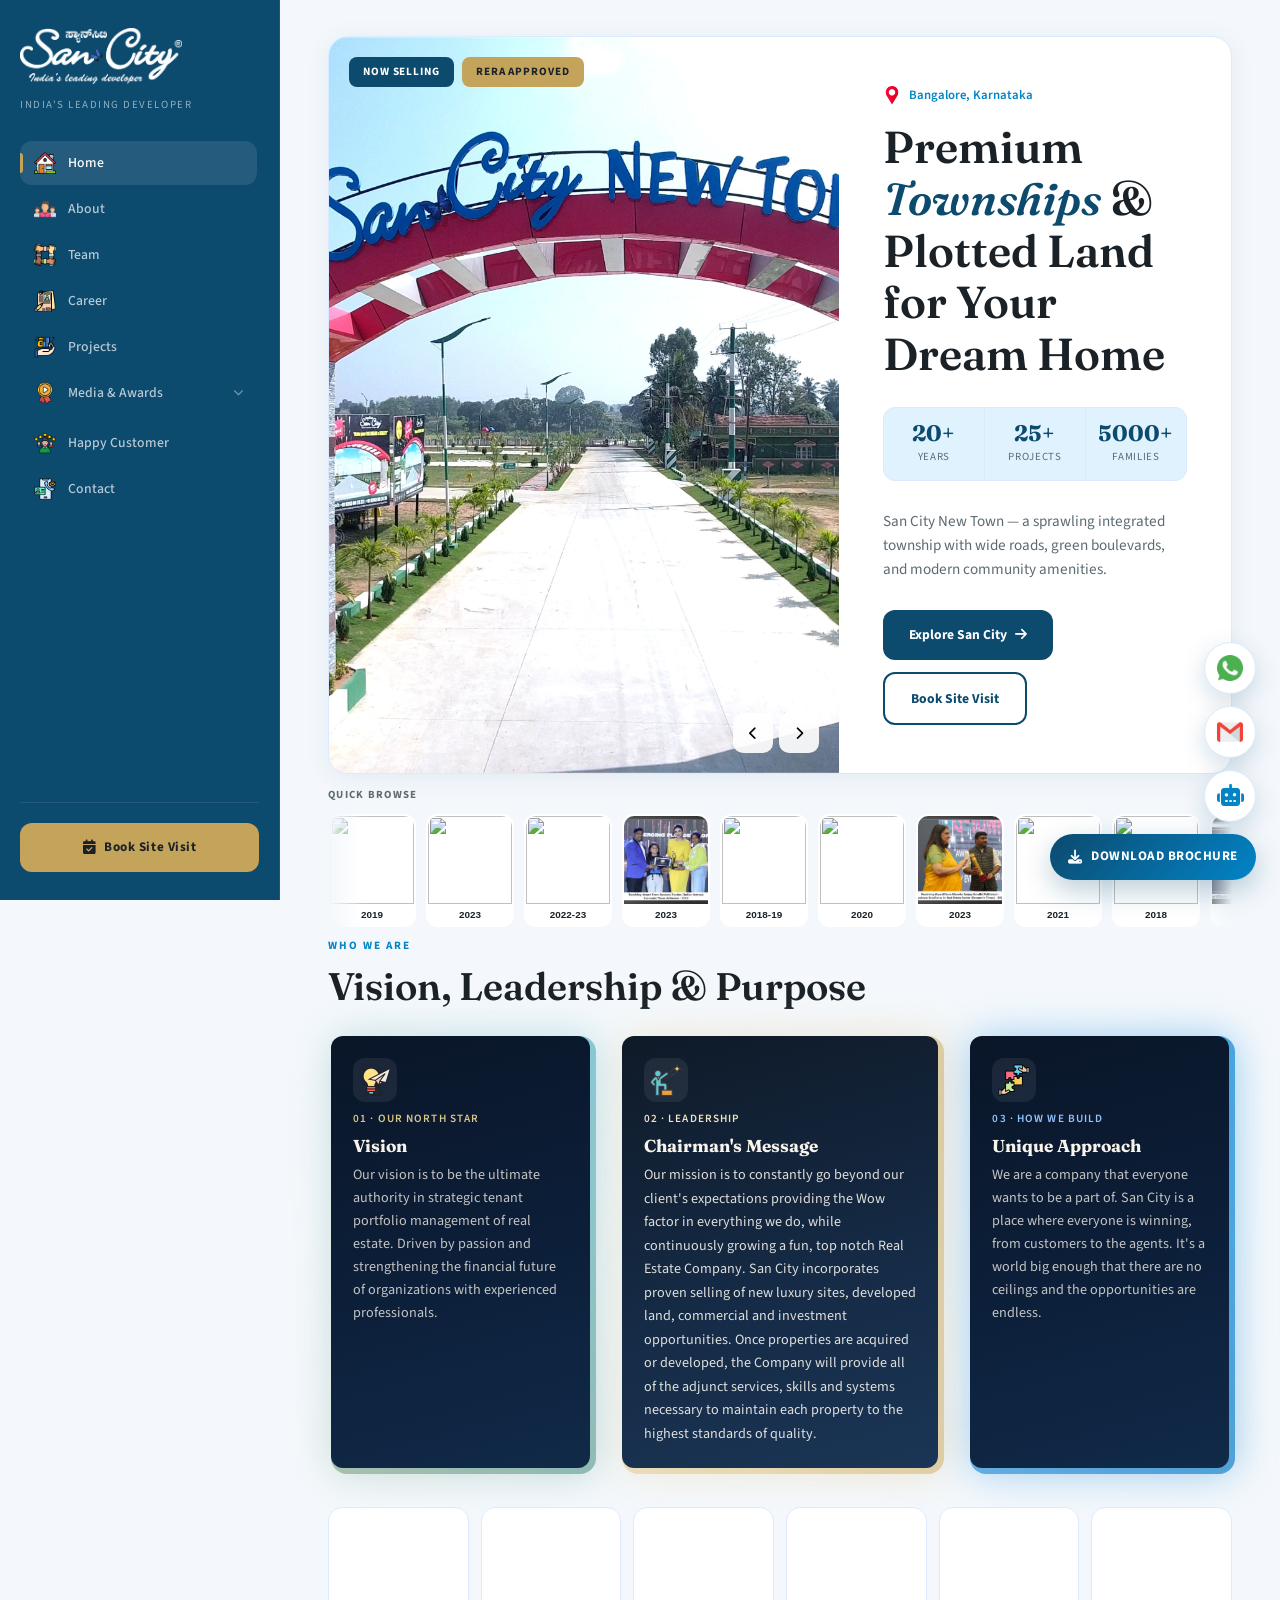
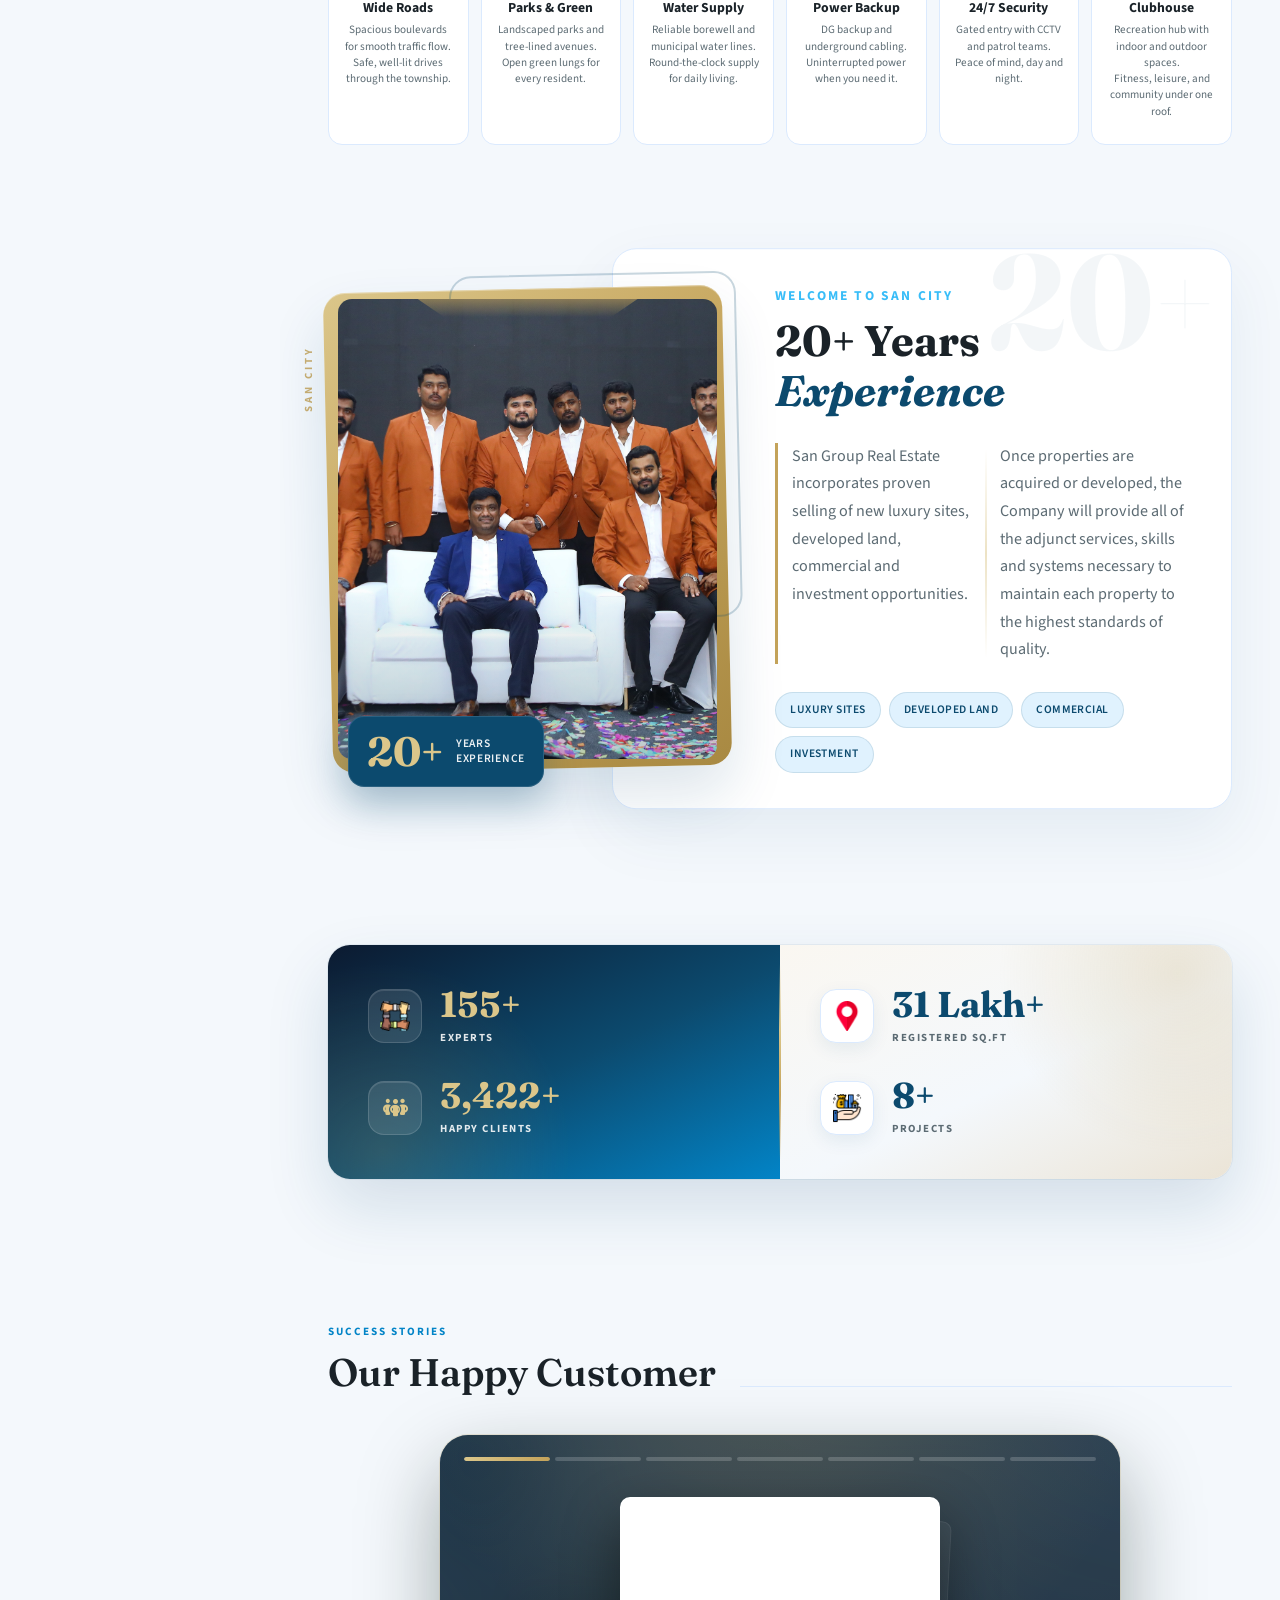
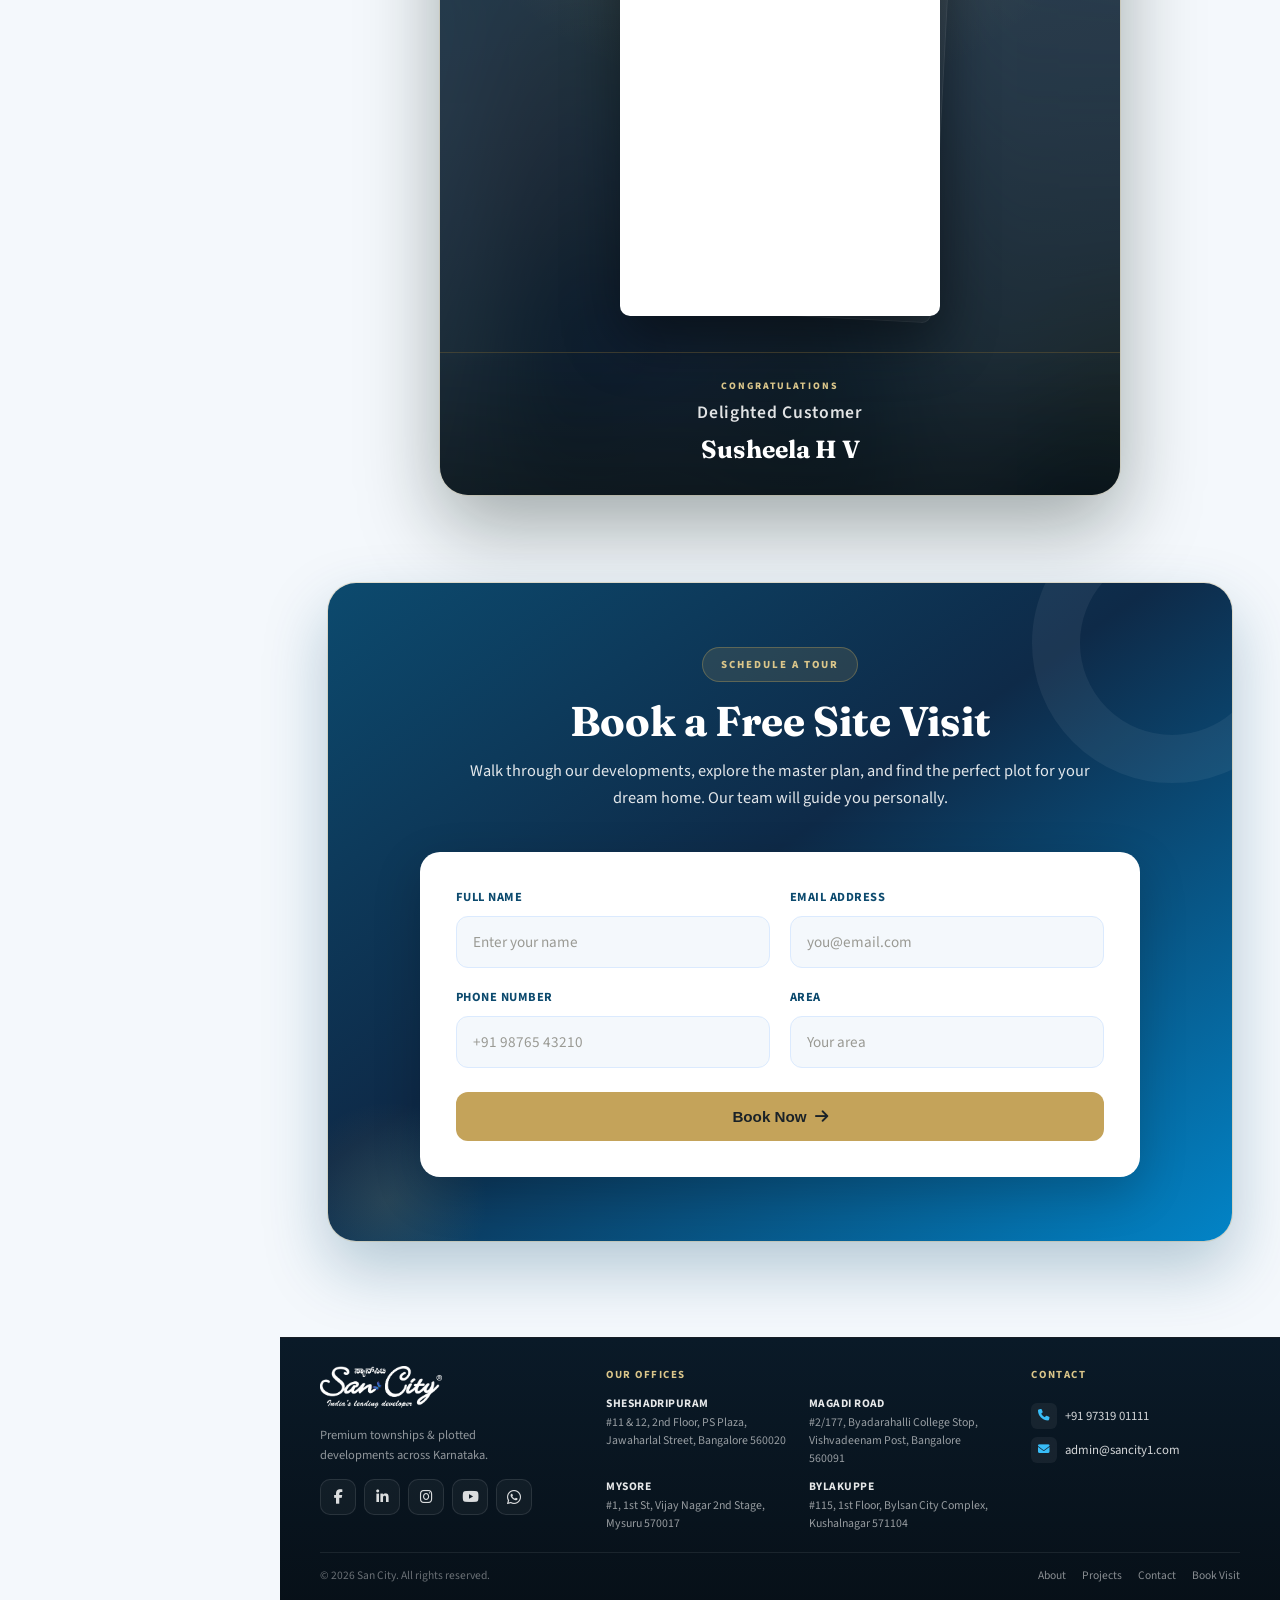
==== index.html @ d0ac6acc "Initial commit: SanCity frontend" ====
<!DOCTYPE html>
<html lang="en">
<head>
  <meta charset="UTF-8" />
  <meta name="viewport" content="width=device-width, initial-scale=1.0" />
  <meta name="description" content="San City — Premium townships & plotted developments across India." />
  <title>San City | Premium Real Estate Developer</title>
  <link rel="icon" type="image/jpeg" href="images/Sancity logo.jpg" />
  <link rel="shortcut icon" type="image/jpeg" href="images/Sancity logo.jpg" />
  <link rel="apple-touch-icon" href="images/Sancity logo.jpg" />
  <link rel="preconnect" href="https://fonts.googleapis.com" />
  <link rel="preconnect" href="https://fonts.gstatic.com" crossorigin />
  <link href="https://fonts.googleapis.com/css2?family=Fraunces:ital,opsz,wght@0,9..144,400;0,9..144,600;0,9..144,700;1,9..144,400&family=Source+Sans+3:wght@300;400;500;600;700&display=swap" rel="stylesheet" />
  <link rel="stylesheet" href="https://cdnjs.cloudflare.com/ajax/libs/font-awesome/6.5.1/css/all.min.css" />
  <link rel="stylesheet" href="css/home-awards-browse.css" />
  <link rel="stylesheet" href="css/butterfly-fly.css" />
  <script src="https://unpkg.com/@lottiefiles/dotlottie-wc@0.9.14/dist/dotlottie-wc.js" type="module"></script>
  <link rel="stylesheet" href="css/float-contact.css" />
  <link rel="stylesheet" href="css/site-footer.css" />
  <style>
    :root {
      --green: #0c4a6e;
      --green-mid: #0284c7;
      --green-light: #38bdf8;
      --sage: #e0f2fe;
      --sand: #f4f8fc;
      --white: #ffffff;
      --ink: #1a2228;
      --muted: #5c6b73;
      --gold: #c4a35a;
      --gold-light: #dbc68a;
      --border: #dbeafe;
      --footer-bg: #0a1520;
      --footer-bg-end: #061018;
      --footer-accent: #6ec8e8;
      --sidebar: 280px;
      --ease: cubic-bezier(0.22, 1, 0.36, 1);
    }

    *, *::before, *::after { box-sizing: border-box; margin: 0; padding: 0; }
    html { scroll-behavior: smooth; }
    body {
      font-family: 'Source Sans 3', sans-serif;
      background: var(--sand);
      color: var(--ink);
      line-height: 1.6;
      overflow-x: hidden;
    }
    img { max-width: 100%; display: block; }
    a { text-decoration: none; color: inherit; }
    ul { list-style: none; }

    /* ═══ SIDEBAR — like a sales office desk, always visible ═══ */
    .sidebar {
      position: fixed;
      left: 0;
      top: 0;
      bottom: 0;
      width: var(--sidebar);
      background: var(--green);
      color: #fff;
      z-index: 1000;
      display: flex;
      flex-direction: column;
      padding: 28px 20px;
      border-right: 1px solid rgba(255,255,255,0.08);
      overflow: hidden;
    }
    .sidebar-logo {
      margin-bottom: 28px;
      flex-shrink: 0;
    }
    .sidebar-logo img {
      height: 56px;
      border-radius: 10px;
    }
    .sidebar-tag {
      font-size: 0.68rem;
      letter-spacing: 0.14em;
      text-transform: uppercase;
      opacity: 0.55;
      margin-top: 12px;
    }
    .sidebar-nav {
      flex: 1;
      display: flex;
      flex-direction: column;
      gap: 2px;
      overflow-y: auto;
      overflow-x: hidden;
      min-height: 0;
      padding-right: 2px;
      scrollbar-width: thin;
      scrollbar-color: rgba(255,255,255,0.2) transparent;
    }
    .sidebar-nav::-webkit-scrollbar { width: 4px; }
    .sidebar-nav::-webkit-scrollbar-thumb {
      background: rgba(255,255,255,0.2);
      border-radius: 4px;
    }
    .sidebar-nav a,
    .nav-dropdown-toggle {
      display: flex;
      align-items: center;
      gap: 12px;
      padding: 11px 14px;
      border-radius: 12px;
      font-size: 0.86rem;
      font-weight: 500;
      color: rgba(255,255,255,0.7);
      transition: all 0.3s var(--ease);
      position: relative;
      width: 100%;
      text-align: left;
    }
    .nav-dropdown-toggle {
      background: none;
      border: none;
      font-family: inherit;
      cursor: pointer;
    }
    .nav-dropdown-toggle .chevron {
      margin-left: auto;
      font-size: 0.65rem;
      opacity: 0.6;
      transition: transform 0.3s var(--ease);
      flex-shrink: 0;
    }
    .nav-dropdown.open .nav-dropdown-toggle .chevron {
      transform: rotate(180deg);
    }
    @media (hover: hover) {
      .nav-dropdown:hover .nav-submenu {
        max-height: 120px;
      }
      .nav-dropdown:hover .nav-dropdown-toggle .chevron {
        transform: rotate(180deg);
      }
      .nav-dropdown:hover .nav-dropdown-toggle {
        background: rgba(255,255,255,0.1);
        color: #fff;
      }
      .nav-dropdown:hover .nav-dropdown-toggle::before {
        content: '';
        position: absolute;
        left: 0;
        top: 50%;
        transform: translateY(-50%);
        width: 3px;
        height: 20px;
        background: var(--gold);
        border-radius: 0 3px 3px 0;
      }
    }
    .sidebar-nav a .side-icon,
    .nav-dropdown-toggle .side-icon {
      width: 22px;
      height: 22px;
      min-width: 22px;
      max-width: 22px;
      max-height: 22px;
      object-fit: contain;
      flex-shrink: 0;
    }
    .sidebar-nav a:hover .side-icon,
    .sidebar-nav a.active .side-icon,
    .nav-dropdown-toggle:hover .side-icon {
      filter: brightness(1.1);
    }
    .nav-dropdown-toggle .nav-label {
      flex: 1;
      min-width: 0;
      line-height: 1.3;
      text-align: left;
      white-space: normal;
    }
    .nav-dropdown-toggle .chevron {
      flex-shrink: 0;
    }
    .sidebar-nav a:hover,
    .sidebar-nav a.active,
    .nav-dropdown-toggle:hover,
    .nav-dropdown.open .nav-dropdown-toggle {
      background: rgba(255,255,255,0.1);
      color: #fff;
    }
    .sidebar-nav a.active::before,
    .nav-dropdown.open .nav-dropdown-toggle::before {
      content: '';
      position: absolute;
      left: 0;
      top: 50%;
      transform: translateY(-50%);
      width: 3px;
      height: 20px;
      background: var(--gold);
      border-radius: 0 3px 3px 0;
    }
    /* Media & Awards dropdown */
    .nav-dropdown { position: relative; flex-shrink: 0; }
    .nav-submenu {
      max-height: 0;
      overflow: hidden;
      transition: max-height 0.35s var(--ease);
      padding-left: 12px;
      margin: 2px 0 2px 20px;
      border-left: 2px solid rgba(255,255,255,0.15);
    }
    .nav-dropdown.open .nav-submenu {
      max-height: 120px;
    }
    .nav-submenu a {
      display: flex;
      align-items: center;
      padding: 10px 12px;
      font-size: 0.84rem;
      gap: 12px;
      border-radius: 10px;
    }
    .nav-submenu a .side-icon {
      width: 18px;
      height: 18px;
      min-width: 18px;
      max-width: 18px;
      max-height: 18px;
    }
    .nav-submenu a.active::before {
      height: 16px;
    }
    .sidebar-contact {
      border-top: 1px solid rgba(255,255,255,0.1);
      padding-top: 20px;
      margin-top: auto;
      flex-shrink: 0;
    }
    .sidebar-contact p {
      font-size: 0.72rem;
      letter-spacing: 0.1em;
      text-transform: uppercase;
      opacity: 0.5;
      margin-bottom: 12px;
    }
    .sidebar-contact a {
      display: flex;
      align-items: center;
      gap: 10px;
      font-size: 0.85rem;
      color: rgba(255,255,255,0.85);
      margin-bottom: 10px;
      transition: color 0.3s;
    }
    .sidebar-contact a:hover:not(.sidebar-visit) { color: var(--gold-light); }
    .sidebar-contact a .side-icon {
      width: 20px;
      height: 20px;
      object-fit: contain;
      flex-shrink: 0;
    }
    .sidebar-contact a.sidebar-visit {
      margin-top: 0;
      margin-bottom: 0;
      display: flex;
      align-items: center;
      justify-content: center;
      gap: 8px;
      padding: 14px 16px;
      background: var(--gold);
      color: var(--ink);
      font-weight: 700;
      font-size: 0.82rem;
      letter-spacing: 0.04em;
      border-radius: 12px;
      transition: background 0.3s var(--ease), transform 0.3s var(--ease), box-shadow 0.3s var(--ease);
    }
    .sidebar-contact a.sidebar-visit i {
      color: var(--ink);
      font-size: 0.9rem;
    }
    .sidebar-contact a.sidebar-visit:hover i {
      color: var(--ink);
    }
    .sidebar-contact a.sidebar-visit:hover {
      background: #b8924a;
      color: var(--ink);
      transform: translateY(-2px);
      box-shadow: 0 6px 18px rgba(0, 0, 0, 0.2);
    }

    /* ═══ MAIN ═══ */
    .main {
      margin-left: var(--sidebar);
      min-height: 100vh;
      min-height: 100dvh;
    }

    /* Mobile header */
    .mobile-bar {
      display: none;
      position: fixed;
      top: 0;
      left: 0;
      right: 0;
      z-index: 999;
      background: var(--green);
      padding: 12px 20px;
      padding-top: max(12px, env(safe-area-inset-top));
      align-items: center;
      justify-content: space-between;
      box-shadow: 0 4px 20px rgba(0,0,0,0.15);
    }
    .mobile-bar img { height: 40px; border-radius: 6px; }
    .mob-btn {
      background: rgba(255,255,255,0.15);
      border: none;
      color: #fff;
      width: 42px;
      height: 42px;
      border-radius: 10px;
      cursor: pointer;
      font-size: 1.1rem;
    }
    .mobile-drawer {
      position: fixed;
      inset: 0;
      z-index: 2000;
      background: var(--green);
      padding:
        max(72px, calc(env(safe-area-inset-top) + 56px))
        max(24px, env(safe-area-inset-right))
        max(32px, env(safe-area-inset-bottom))
        max(24px, env(safe-area-inset-left));
      transform: translateX(100%);
      transition: transform 0.4s var(--ease);
      overflow-y: auto;
      display: flex;
      flex-direction: column;
    }
    .mobile-drawer.open { transform: translateX(0); }
    .mobile-drawer a,
    .mobile-drawer .mob-dropdown-toggle {
      display: flex;
      align-items: center;
      gap: 14px;
      padding: 15px 12px;
      font-size: 1.05rem;
      font-weight: 500;
      color: rgba(255,255,255,0.9);
      border-bottom: 1px solid rgba(255,255,255,0.1);
      border-radius: 10px;
      transition: background 0.25s;
      width: 100%;
      text-align: left;
      background: none;
      border-left: none;
      border-right: none;
      border-top: none;
      font-family: inherit;
      cursor: pointer;
    }
    .mobile-drawer a:hover,
    .mobile-drawer .mob-dropdown-toggle:hover { background: rgba(255,255,255,0.08); }
    .mobile-drawer a .side-icon,
    .mobile-drawer .mob-dropdown-toggle .side-icon {
      width: 22px;
      height: 22px;
      min-width: 22px;
      max-width: 22px;
      max-height: 22px;
      object-fit: contain;
      flex-shrink: 0;
    }
    .mob-submenu a .side-icon {
      width: 18px;
      height: 18px;
      min-width: 18px;
      max-width: 18px;
      max-height: 18px;
    }
    .drawer-contact {
      margin-top: auto;
      padding-top: 24px;
      border-top: 1px solid rgba(255,255,255,0.1);
    }
    .drawer-contact p {
      font-size: 0.7rem;
      letter-spacing: 0.12em;
      text-transform: uppercase;
      color: rgba(255, 255, 255, 0.55);
      margin-bottom: 12px;
    }
    .drawer-contact a {
      font-size: 0.9rem;
      border: none;
      padding: 10px 12px;
      color: rgba(255, 255, 255, 0.9);
    }
    .mobile-drawer a.drawer-visit {
      display: flex;
      align-items: center;
      justify-content: center;
      gap: 8px;
      margin-top: 0;
      padding: 16px;
      background: var(--gold) !important;
      color: var(--ink) !important;
      font-weight: 700;
      text-align: center;
      border-radius: 12px;
      border: none !important;
    }
    .mobile-drawer a.drawer-visit i {
      color: var(--ink);
    }
    .mobile-drawer a.drawer-visit:hover {
      background: #b8924a !important;
      color: var(--ink) !important;
    }

    /* Floating contact — WhatsApp & Email (bottom right) */
    .float-contact {
      position: fixed;
      right: clamp(16px, 2.5vw, 24px);
      bottom: max(20px, env(safe-area-inset-bottom));
      z-index: 950;
      display: flex;
      flex-direction: column;
      align-items: flex-end;
      gap: 12px;
    }
    .float-contact-btn {
      width: 52px;
      height: 52px;
      border-radius: 50%;
      background: var(--white);
      border: 1px solid var(--border);
      box-shadow: 0 8px 24px rgba(12, 74, 110, 0.18);
      display: grid;
      place-items: center;
      transition: transform 0.3s var(--ease), box-shadow 0.3s var(--ease), border-color 0.3s var(--ease);
      cursor: pointer;
      padding: 0;
      font-family: inherit;
    }
    .float-contact-btn img {
      width: 26px;
      height: 26px;
      object-fit: contain;
    }
    .float-contact-btn:hover {
      transform: translateY(-3px) scale(1.04);
      box-shadow: 0 12px 28px rgba(12, 74, 110, 0.24);
      border-color: var(--green-light);
    }
    .float-contact-wa:hover {
      background: #f0fdf4;
    }
    .float-contact-email:hover {
      background: var(--sage);
    }
    .float-contact-email {
      margin-bottom: 0;
    }
    .float-contact-brochure {
      width: auto;
      height: auto;
      min-height: 46px;
      border-radius: 999px;
      padding: 12px 18px;
      display: inline-flex;
      align-items: center;
      justify-content: center;
      gap: 9px;
      background: linear-gradient(135deg, var(--green) 0%, var(--green-mid) 100%);
      color: #fff;
      border: none;
      font-size: clamp(0.72rem, 2.8vw, 0.82rem);
      font-weight: 700;
      letter-spacing: 0.04em;
      text-transform: uppercase;
      white-space: nowrap;
      box-shadow: 0 10px 28px rgba(12, 74, 110, 0.28);
    }
    .float-contact-brochure i {
      font-size: 0.88rem;
      color: #fff;
      flex-shrink: 0;
    }
    .float-contact-brochure span {
      line-height: 1;
    }
    .float-contact-brochure:hover {
      background: linear-gradient(135deg, var(--green-mid) 0%, var(--green-light) 100%);
      color: #fff;
      transform: translateY(-3px);
      box-shadow: 0 14px 32px rgba(12, 74, 110, 0.32);
    }
    .float-contact-brochure:disabled {
      opacity: 0.75;
      cursor: wait;
      transform: none;
    }

    /* Brochure download modal */
    .brochure-modal {
      position: fixed;
      inset: 0;
      z-index: 3000;
      display: grid;
      place-items: center;
      padding: 20px;
      opacity: 0;
      visibility: hidden;
      pointer-events: none;
      transition: opacity 0.35s var(--ease), visibility 0.35s var(--ease);
    }
    .brochure-modal.open {
      opacity: 1;
      visibility: visible;
      pointer-events: auto;
    }
    .brochure-modal-backdrop {
      position: absolute;
      inset: 0;
      background: rgba(10, 21, 32, 0.55);
      backdrop-filter: blur(4px);
    }
    .brochure-modal-box {
      position: relative;
      z-index: 1;
      width: min(100%, 360px);
      background: var(--white);
      border-radius: 20px;
      padding: clamp(28px, 5vw, 36px) clamp(24px, 4vw, 32px);
      text-align: center;
      box-shadow: 0 24px 64px rgba(12, 74, 110, 0.22);
      transform: translateY(12px) scale(0.98);
      transition: transform 0.35s var(--ease);
    }
    .brochure-modal.open .brochure-modal-box {
      transform: translateY(0) scale(1);
    }
    .brochure-modal-icon {
      width: 64px;
      height: 64px;
      margin: 0 auto 18px;
      border-radius: 50%;
      display: grid;
      place-items: center;
      background: var(--sage);
      color: var(--green);
      font-size: 1.5rem;
    }
    .brochure-modal-icon.is-success {
      background: #dcfce7;
      color: #16a34a;
    }
    .brochure-modal-icon.is-error {
      background: #fee2e2;
      color: #dc2626;
    }
    .brochure-modal-box h3 {
      font-family: 'Fraunces', serif;
      font-size: 1.25rem;
      margin-bottom: 10px;
      color: var(--ink);
    }
    .brochure-modal-box p {
      font-size: 0.92rem;
      color: var(--muted);
      line-height: 1.55;
      margin: 0;
    }
    .brochure-modal-progress {
      width: 100%;
      height: 6px;
      background: var(--border);
      border-radius: 999px;
      margin-top: 18px;
      overflow: hidden;
    }
    .brochure-modal-progress span {
      display: block;
      height: 100%;
      width: 0%;
      background: linear-gradient(90deg, var(--green), var(--green-light));
      border-radius: 999px;
      transition: width 0.2s var(--ease);
    }

    /* Site visit success modal */
    .visit-modal {
      position: fixed;
      inset: 0;
      z-index: 3000;
      display: grid;
      place-items: center;
      padding: 20px;
      opacity: 0;
      visibility: hidden;
      pointer-events: none;
      transition: opacity 0.35s var(--ease), visibility 0.35s var(--ease);
    }
    .visit-modal.open {
      opacity: 1;
      visibility: visible;
      pointer-events: auto;
    }
    .visit-modal-backdrop {
      position: absolute;
      inset: 0;
      background: rgba(10, 21, 32, 0.55);
      backdrop-filter: blur(4px);
    }
    .visit-modal-box {
      position: relative;
      z-index: 1;
      width: min(100%, 400px);
      background: var(--white);
      border-radius: 20px;
      padding: clamp(28px, 5vw, 36px) clamp(24px, 4vw, 32px);
      text-align: center;
      box-shadow: 0 24px 64px rgba(12, 74, 110, 0.22);
      transform: translateY(12px) scale(0.98);
      transition: transform 0.35s var(--ease);
    }
    .visit-modal.open .visit-modal-box {
      transform: translateY(0) scale(1);
    }
    .visit-modal-icon {
      width: 72px;
      height: 72px;
      margin: 0 auto 18px;
      border-radius: 50%;
      display: grid;
      place-items: center;
      background: #dcfce7;
      color: #16a34a;
      font-size: 2rem;
    }
    .visit-modal-box h3 {
      font-family: 'Fraunces', serif;
      font-size: 1.35rem;
      margin-bottom: 10px;
      color: var(--ink);
    }
    .visit-modal-box p {
      font-size: 0.94rem;
      color: var(--muted);
      line-height: 1.6;
      margin: 0;
    }
    .visit-modal-btn {
      margin-top: 24px;
      padding: 13px 32px;
      background: var(--gold);
      color: var(--ink);
      font-family: inherit;
      font-weight: 700;
      font-size: 0.9rem;
      border: none;
      border-radius: 12px;
      cursor: pointer;
      transition: transform 0.3s var(--ease), background 0.3s var(--ease);
    }
    .visit-modal-btn:hover {
      background: var(--gold-light);
      transform: translateY(-2px);
    }

    /* Mobile submenu */
    .mob-dropdown-toggle {
      width: 100%;
      background: none;
      border: none;
      font-family: inherit;
      cursor: pointer;
      text-align: left;
    }
    .mob-dropdown-toggle .chevron {
      margin-left: auto;
      font-size: 0.7rem;
      opacity: 0.6;
      transition: transform 0.3s var(--ease);
    }
    .mob-dropdown.open .mob-dropdown-toggle .chevron {
      transform: rotate(180deg);
    }
    .mob-submenu {
      max-height: 0;
      overflow: hidden;
      transition: max-height 0.35s var(--ease);
      padding-left: 12px;
      margin-left: 12px;
      border-left: 1px solid rgba(255,255,255,0.12);
    }
    .mob-dropdown.open .mob-submenu {
      max-height: 160px;
    }
    .mob-dropdown-toggle .nav-label {
      flex: 1;
      min-width: 0;
      text-align: left;
    }
    .mob-submenu a {
      font-size: 0.95rem;
      padding: 12px 12px 12px 16px;
      border-bottom: none;
    }
    .drawer-close {
      position: absolute;
      top: 16px;
      right: 16px;
      background: rgba(255,255,255,0.12);
      border: none;
      color: #fff;
      width: 44px;
      height: 44px;
      border-radius: 10px;
      font-size: 1.2rem;
      cursor: pointer;
    }
    body.menu-open { overflow: hidden; }

    /* ═══ HERO — Property listing style ═══ */
    .hero {
      padding: 36px 48px 12px;
    }
    .hero-card {
      background: var(--white);
      border-radius: 20px;
      overflow: hidden;
      box-shadow: 0 4px 24px rgba(12, 74, 110, 0.08);
      border: 1px solid var(--border);
      display: grid;
      grid-template-columns: 1.3fr 1fr;
      min-height: 520px;
    }
    .hero-visual {
      position: relative;
      overflow: hidden;
    }
    .hero-visual img {
      width: 100%;
      height: 100%;
      min-height: 520px;
      object-fit: cover;
      transition: transform 8s ease, opacity 0.6s ease;
    }
    .hero-visual:hover img { transform: scale(1.04); }
    .hero-badges {
      position: absolute;
      top: 20px;
      left: 20px;
      display: flex;
      gap: 8px;
      flex-wrap: wrap;
    }
    .badge {
      padding: 6px 14px;
      border-radius: 8px;
      font-size: 0.7rem;
      font-weight: 700;
      letter-spacing: 0.08em;
      text-transform: uppercase;
    }
    .badge-green { background: var(--green); color: #fff; }
    .badge-gold { background: var(--gold); color: var(--ink); }
    .badge-white { background: rgba(255,255,255,0.92); color: var(--ink); backdrop-filter: blur(8px); }
    .hero-slide-nav {
      position: absolute;
      bottom: 20px;
      right: 20px;
      display: flex;
      gap: 6px;
    }
    .hero-slide-nav button {
      width: 40px;
      height: 40px;
      border: none;
      border-radius: 10px;
      background: rgba(255,255,255,0.9);
      cursor: pointer;
      transition: all 0.3s;
    }
    .hero-slide-nav button:hover { background: var(--green); color: #fff; }
    .hero-info {
      padding: 48px 44px;
      display: flex;
      flex-direction: column;
      justify-content: center;
    }
    .hero-info .loc {
      display: flex;
      align-items: center;
      gap: 8px;
      font-size: 0.8rem;
      color: var(--green-mid);
      font-weight: 600;
      margin-bottom: 16px;
    }
    .hero-loc-icon {
      width: 18px;
      height: 18px;
      object-fit: contain;
      flex-shrink: 0;
    }
    .hero-info h1 {
      font-family: 'Fraunces', serif;
      font-size: clamp(2rem, 3.5vw, 2.8rem);
      line-height: 1.15;
      font-weight: 600;
      color: var(--ink);
    }
    .hero-info h1 em {
      font-style: italic;
      color: var(--green);
    }
    .hero-specs {
      display: grid;
      grid-template-columns: repeat(3, 1fr);
      gap: 1px;
      background: var(--border);
      border: 1px solid var(--border);
      border-radius: 12px;
      overflow: hidden;
      margin: 28px 0;
    }
    .spec-cell {
      background: var(--sage);
      padding: 14px 12px;
      text-align: center;
    }
    .spec-cell strong {
      display: block;
      font-family: 'Fraunces', serif;
      font-size: 1.4rem;
      color: var(--green);
      line-height: 1;
    }
    .spec-cell span {
      font-size: 0.68rem;
      color: var(--muted);
      text-transform: uppercase;
      letter-spacing: 0.06em;
      margin-top: 4px;
      display: block;
    }
    .hero-desc {
      font-size: 0.95rem;
      color: var(--muted);
      margin-bottom: 28px;
    }
    .hero-btns { display: flex; gap: 12px; flex-wrap: wrap; }
    .btn {
      display: inline-flex;
      align-items: center;
      gap: 8px;
      padding: 14px 26px;
      border-radius: 12px;
      font-weight: 700;
      font-size: 0.85rem;
      border: none;
      cursor: pointer;
      transition: all 0.35s var(--ease);
    }
    .btn-primary {
      background: var(--green);
      color: #fff;
    }
    .btn-primary:hover {
      background: var(--green-mid);
      transform: translateY(-2px);
      box-shadow: 0 8px 24px rgba(12,74,110,0.25);
    }
    .btn-outline {
      background: transparent;
      color: var(--green);
      border: 2px solid var(--green);
    }
    .btn-outline:hover { background: var(--sage); }

    /* ═══ SPARK CARDS — animated border (Uiverse / ilkhoeri, San City) ═══ */
    @keyframes spark-bg-spin {
      25% { background-position: right 20% bottom 40%; }
      75% { background-position: left 45% top 20%; }
    }
    @keyframes spark-float {
      0% { transform: translate(0, 0); opacity: 1; }
      95% { opacity: 0; }
      100% {
        opacity: 0;
        transform: translate(calc(var(--h-card) / 1.75), calc(var(--h-card) / 1.5));
      }
    }
    .spark-section {
      padding: 4px clamp(16px, 4vw, 48px) 12px;
      overflow: visible;
    }
    .spark-wrap {
      max-width: 1180px;
      margin: 0 auto;
    }
    .spark-head { margin-bottom: clamp(18px, 3vw, 24px); }
    .spark-grid {
      display: grid;
      grid-template-columns: 1fr 1.22fr 1fr;
      gap: clamp(18px, 2.5vw, 26px);
      align-items: stretch;
    }
    .spark-card {
      --border: 3px;
      --rounded: 16px;
      --h-card: clamp(280px, 32vh, 340px);
      --spark-1: #c4a35a;
      --spark-2: #38bdf8;
      --spark-3: #0c4a6e;
      --spark-4: #dbc68a;
      --point-color: #dbc68a;
      --tag-color: #dbc68a;
      position: relative;
      width: 100%;
      min-height: var(--h-card);
      border-radius: var(--rounded);
      padding: var(--border);
      display: flex;
      flex-direction: column;
    }
    .spark-card::before,
    .spark-card::after {
      content: "";
      z-index: 0;
      position: absolute;
      width: 100%;
      height: 100%;
      min-width: 100%;
      min-height: 100%;
      border-radius: var(--rounded);
      background-size: 400% 400%;
      animation: spark-bg-spin 3s linear infinite;
      background-image:
        radial-gradient(circle farthest-side at 0 100%, var(--spark-1), transparent),
        radial-gradient(circle farthest-side at 100% 0, var(--spark-2), transparent),
        radial-gradient(circle farthest-side at 100% 100%, var(--spark-3), transparent),
        radial-gradient(circle farthest-side at 0 0, var(--spark-4), transparent);
    }
    .spark-card::after {
      filter: blur(20px);
      opacity: 0.55;
      animation-delay: 0.5s;
      transition: opacity 0.5s ease, filter 0.5s ease;
    }
    .spark-card:hover::after {
      opacity: 0.75;
      filter: blur(26px);
    }
    .spark-content {
      position: relative;
      z-index: 2;
      flex: 1;
      border-radius: calc(var(--rounded) - 4px);
      background: linear-gradient(165deg, #0a1628 0%, #0c1e38 50%, #102a48 100%);
      color: #f8f4eb;
      padding: clamp(16px, 2.5vw, 22px);
      display: flex;
      flex-direction: column;
      gap: 8px;
    }
    .spark-points {
      position: absolute;
      z-index: 3;
      inset: var(--border);
      border-radius: calc(var(--rounded) - 4px);
      overflow: hidden;
      pointer-events: none;
    }
    .spark-point {
      --sz-point: 4px;
      top: -8px;
      position: absolute;
      animation: spark-float infinite ease-in-out;
      pointer-events: none;
      width: var(--sz-point);
      height: var(--sz-point);
      background-color: var(--point-color);
      border-radius: 9999px;
    }
    .spark-point:nth-child(1)  { left: 10%; opacity: 1;   animation-duration: 2.35s; animation-delay: 0.2s; }
    .spark-point:nth-child(2)  { left: 30%; opacity: 0.7; animation-duration: 2.5s;  animation-delay: 0.5s; }
    .spark-point:nth-child(3)  { left: 25%; opacity: 0.8; animation-duration: 2.2s;  animation-delay: 0.1s; }
    .spark-point:nth-child(4)  { left: 44%; opacity: 0.6; animation-duration: 2.05s; }
    .spark-point:nth-child(5)  { left: 50%; opacity: 1;   animation-duration: 1.9s;  }
    .spark-point:nth-child(6)  { left: 75%; opacity: 0.5; animation-duration: 1.5s;  animation-delay: 1.5s; }
    .spark-point:nth-child(7)  { left: 88%; opacity: 0.9; animation-duration: 2.2s;  animation-delay: 0.2s; }
    .spark-point:nth-child(8)  { left: 58%; opacity: 0.8; animation-duration: 2.25s; animation-delay: 0.2s; }
    .spark-point:nth-child(9)  { left: 98%; opacity: 0.6; animation-duration: 2.6s;  animation-delay: 0.1s; }
    .spark-point:nth-child(10) { left: 65%; opacity: 1;   animation-duration: 2.5s;  animation-delay: 0.2s; }
    .spark-icon {
      width: 44px;
      height: 44px;
      border-radius: 12px;
      display: grid;
      place-items: center;
      background: rgba(255, 255, 255, 0.07);
      flex-shrink: 0;
    }
    .spark-icon img {
      width: 32px;
      height: 32px;
      object-fit: contain;
    }
    .spark-tag {
      font-size: 0.7rem;
      letter-spacing: 0.1em;
      text-transform: uppercase;
      color: var(--tag-color);
      font-weight: 600;
    }
    .spark-heading {
      font-family: 'Fraunces', serif;
      font-size: clamp(1.02rem, 1.35vw, 1.15rem);
      font-weight: 700;
      line-height: 1.2;
    }
    .spark-text {
      font-size: clamp(calc(0.76rem + 2px), calc(0.92vw + 2px), calc(0.82rem + 2px));
      line-height: 1.62;
      color: rgba(248, 244, 235, 0.78);
      margin: 0;
    }
    .spark-card--vision {
      --spark-1: #b8a05a;
      --spark-2: #38bdf8;
      --spark-3: #0c4a6e;
      --spark-4: #e2cfa0;
      --point-color: #dbc68a;
      --tag-color: #dbc68a;
    }
    .spark-card--chairman {
      --spark-1: #ead9a8;
      --spark-2: #c4a35a;
      --spark-3: #8a7038;
      --spark-4: #f5edd8;
      --point-color: #f0e4c4;
      --tag-color: #f0e4c4;
    }
    .spark-card--chairman .spark-content {
      background: linear-gradient(165deg, #0f1a28 0%, #152a45 55%, #1a3555 100%);
    }
    .spark-card--chairman .spark-text {
      color: rgba(252, 248, 240, 0.88);
      line-height: 1.66;
    }
    .spark-card--approach {
      --spark-1: #5ba3d9;
      --spark-2: #0284c7;
      --spark-3: #0a2540;
      --spark-4: #93c5fd;
      --point-color: #93c5fd;
      --tag-color: #93c5fd;
    }

    /* Amenities strip */
    .amenities {
      display: grid;
      grid-template-columns: repeat(6, 1fr);
      gap: 12px;
      padding: 24px 48px;
    }
    .amenity {
      background: var(--white);
      border: 1px solid var(--border);
      border-radius: 14px;
      padding: 24px 14px;
      text-align: center;
      transition: all 0.35s var(--ease);
    }
    .amenity:hover {
      border-color: var(--green-light);
      transform: translateY(-4px);
      box-shadow: 0 8px 20px rgba(12,74,110,0.08);
    }
    .amenity-icon {
      width: 56px;
      height: 56px;
      object-fit: cover;
      display: block;
      margin: 0 auto 12px;
      border-radius: 10px;
    }
    video.amenity-icon {
      pointer-events: none;
      border: none;
      background: transparent;
    }
    .amenity-title {
      font-size: 0.86rem;
      font-weight: 700;
      color: var(--ink);
      display: block;
      margin-bottom: 5px;
      line-height: 1.25;
    }
    .amenity-desc {
      font-size: 0.7rem;
      font-weight: 400;
      color: var(--muted);
      line-height: 1.45;
      margin: 0;
    }
    .amenities-tap-hint,
    .amenities-dots,
    .amenities-mobile-head,
    .amenities-nav {
      display: none;
    }
    .amenities-viewport,
    .amenities-track {
      display: contents;
    }

    /* ═══ SECTIONS ═══ */
    .section {
      padding: 80px 48px;
    }
    .section-head {
      display: flex;
      align-items: flex-end;
      justify-content: space-between;
      margin-bottom: 40px;
      gap: 24px;
      flex-wrap: wrap;
    }
    .section-label {
      font-size: 0.7rem;
      font-weight: 700;
      letter-spacing: 0.18em;
      text-transform: uppercase;
      color: var(--green-mid);
      margin-bottom: 8px;
    }
    .section-title {
      font-family: 'Fraunces', serif;
      font-size: clamp(1.8rem, 3vw, 2.4rem);
      font-weight: 600;
      line-height: 1.2;
    }
    .section-line {
      flex: 1;
      height: 1px;
      background: var(--border);
      min-width: 60px;
      margin-bottom: 8px;
    }

    /* Impact stats — split ledger above About */
    .impact-section {
      padding: clamp(40px, 5vw, 56px) clamp(16px, 4vw, 48px);
    }
    .impact-panel {
      max-width: 1140px;
      margin: 0 auto;
      display: grid;
      grid-template-columns: 1fr 1fr;
      border-radius: 22px;
      overflow: hidden;
      position: relative;
      box-shadow:
        0 28px 64px rgba(12, 74, 110, 0.14),
        0 0 0 1px rgba(12, 74, 110, 0.06);
    }
    .impact-panel::after {
      content: '';
      position: absolute;
      top: 8%;
      bottom: 8%;
      left: 50%;
      width: 2px;
      transform: translateX(-50%);
      background: linear-gradient(180deg, transparent, var(--gold-light), var(--gold), transparent);
      z-index: 2;
      pointer-events: none;
    }
    .impact-half {
      padding: clamp(28px, 4vw, 42px) clamp(24px, 3.5vw, 40px);
      display: flex;
      flex-direction: column;
      justify-content: center;
      gap: clamp(22px, 3vw, 32px);
    }
    .impact-half--trust {
      background:
        radial-gradient(circle at 12% 88%, rgba(196, 163, 90, 0.18) 0%, transparent 42%),
        linear-gradient(155deg, #0c1a30 0%, var(--green) 52%, var(--green-mid) 100%);
      color: #fff;
    }
    .impact-half--scale {
      background:
        radial-gradient(circle at 88% 12%, rgba(196, 163, 90, 0.22) 0%, transparent 40%),
        linear-gradient(155deg, #faf7f1 0%, var(--sand) 55%, #ebe4d6 100%);
      color: var(--ink);
    }
    .impact-stat {
      display: flex;
      align-items: center;
      gap: clamp(14px, 2vw, 18px);
    }
    .impact-icon {
      width: 54px;
      height: 54px;
      flex-shrink: 0;
      border-radius: 16px;
      display: grid;
      place-items: center;
      background: rgba(255, 255, 255, 0.1);
      border: 1px solid rgba(255, 255, 255, 0.14);
      box-shadow: inset 0 1px 0 rgba(255, 255, 255, 0.12);
    }
    .impact-half--scale .impact-icon {
      background: var(--white);
      border-color: var(--border);
      box-shadow: 0 6px 18px rgba(12, 74, 110, 0.08);
    }
    .impact-icon img {
      width: 30px;
      height: 30px;
      object-fit: contain;
    }
    .impact-icon i {
      font-size: 1.25rem;
      color: var(--gold-light);
    }
    .impact-half--scale .impact-icon i {
      color: var(--green);
    }
    .impact-num {
      font-family: 'Fraunces', serif;
      font-size: clamp(1.65rem, 2.8vw, 2.35rem);
      font-weight: 700;
      line-height: 1;
      color: var(--gold-light);
    }
    .impact-half--scale .impact-num {
      color: var(--green);
    }
    .impact-label {
      font-size: 0.68rem;
      font-weight: 700;
      letter-spacing: 0.14em;
      text-transform: uppercase;
      margin-top: 6px;
      opacity: 0.88;
    }
    .impact-half--scale .impact-label {
      color: var(--muted);
      opacity: 1;
    }

    /* Happy customers — cinematic theater reel (one at a time) */
    .stage-section {
      padding: clamp(56px, 7vw, 88px) clamp(16px, 4vw, 48px);
      background: var(--sand);
    }
    .stage-theater {
      position: relative;
      max-width: min(680px, 100%);
      margin: 0 auto;
      border-radius: clamp(20px, 3vw, 28px);
      overflow: hidden;
      background: linear-gradient(168deg, #0e2a48 0%, #0a1f38 48%, #061220 100%);
      box-shadow:
        0 0 0 1px rgba(196, 163, 90, 0.2),
        0 32px 80px rgba(6, 22, 18, 0.35);
      min-height: min(640px, 88vh);
      display: flex;
      flex-direction: column;
    }
    .stage-ambient {
      position: absolute;
      inset: -20%;
      background-size: cover;
      background-position: center;
      filter: blur(48px) saturate(1.2);
      opacity: 0.35;
      transform: scale(1.15);
      transition: background-image 0.6s ease;
      pointer-events: none;
    }
    .stage-ambient::after {
      content: '';
      position: absolute;
      inset: 0;
      background: linear-gradient(180deg, rgba(6, 22, 18, 0.5) 0%, rgba(6, 22, 18, 0.85) 100%);
    }
    .stage-spotlight {
      position: absolute;
      top: -10%;
      left: 50%;
      transform: translateX(-50%);
      width: 120%;
      height: 55%;
      background: radial-gradient(ellipse at 50% 0%, rgba(196, 163, 90, 0.22) 0%, transparent 65%);
      pointer-events: none;
      z-index: 1;
    }
    .stage-stories {
      position: relative;
      z-index: 3;
      display: flex;
      gap: 5px;
      padding: clamp(16px, 2.5vw, 22px) clamp(16px, 3vw, 24px) 0;
    }
    .stage-bar {
      flex: 1;
      height: 4px;
      border: none;
      border-radius: 999px;
      background: rgba(255, 255, 255, 0.18);
      padding: 0;
      cursor: pointer;
      overflow: hidden;
      -webkit-tap-highlight-color: transparent;
    }
    .stage-bar-fill {
      display: block;
      height: 100%;
      width: 0;
      border-radius: inherit;
      background: linear-gradient(90deg, var(--gold-light), var(--gold));
    }
    .stage-bar.done .stage-bar-fill {
      width: 100%;
      background: rgba(255, 255, 255, 0.55);
    }
    .stage-bar.active .stage-bar-fill { width: 100%; }
    .stage-bar.active.is-timing .stage-bar-fill {
      width: 0;
      animation: stage-bar-fill 6s linear forwards;
    }
    @keyframes stage-bar-fill { to { width: 100%; } }
    .stage-viewport {
      position: relative;
      z-index: 2;
      flex: 1;
      display: flex;
      align-items: center;
      justify-content: center;
      padding: clamp(20px, 4vw, 36px) clamp(12px, 3vw, 24px);
      min-height: clamp(380px, 52vh, 480px);
    }
    .stage-zone {
      position: absolute;
      top: 0;
      bottom: 0;
      width: 28%;
      border: none;
      background: transparent;
      cursor: pointer;
      z-index: 4;
      -webkit-tap-highlight-color: transparent;
    }
    .stage-zone--prev { left: 0; }
    .stage-zone--next { right: 0; }
    .stage-zone::after {
      content: '';
      position: absolute;
      top: 50%;
      transform: translateY(-50%);
      width: 36px;
      height: 36px;
      border-radius: 50%;
      border: 1px solid rgba(255, 255, 255, 0.25);
      background: rgba(255, 255, 255, 0.08);
      opacity: 0;
      transition: opacity 0.3s, background 0.3s;
      background-repeat: no-repeat;
      background-position: center;
      background-size: 10px;
    }
    .stage-theater:hover .stage-zone::after { opacity: 1; }
    .stage-zone:hover::after { background-color: rgba(196, 163, 90, 0.25); border-color: var(--gold-light); }
    .stage-zone--prev::after {
      left: clamp(8px, 2vw, 16px);
      background-image: url("data:image/svg+xml,%3Csvg xmlns='http://www.w3.org/2000/svg' fill='none' viewBox='0 0 24 24' stroke='%23fff'%3E%3Cpath stroke-linecap='round' stroke-linejoin='round' stroke-width='2.5' d='M15 19l-7-7 7-7'/%3E%3C/svg%3E");
    }
    .stage-zone--next::after {
      right: clamp(8px, 2vw, 16px);
      background-image: url("data:image/svg+xml,%3Csvg xmlns='http://www.w3.org/2000/svg' fill='none' viewBox='0 0 24 24' stroke='%23fff'%3E%3Cpath stroke-linecap='round' stroke-linejoin='round' stroke-width='2.5' d='M9 5l7 7-7 7'/%3E%3C/svg%3E");
    }
    .stage-stack {
      position: relative;
      width: min(320px, 78vw);
      perspective: 1200px;
    }
    .stage-ghost {
      position: absolute;
      inset: 8px -8px -8px 8px;
      background: rgba(255, 255, 255, 0.06);
      border-radius: 10px;
      border: 1px solid rgba(255, 255, 255, 0.08);
      transform: rotate(3deg) scale(0.96);
      pointer-events: none;
    }
    .stage-card {
      position: relative;
      background: #fff;
      padding: clamp(8px, 1.5vw, 12px);
      border-radius: 10px;
      box-shadow: 0 24px 56px rgba(0, 0, 0, 0.45);
      transform-style: preserve-3d;
      transition: transform 0.55s var(--ease);
    }
    .stage-card.is-flip-out {
      transform: rotateY(-88deg) scale(0.94);
      opacity: 0;
    }
    .stage-card.is-flip-in {
      animation: stage-flip-in 0.65s var(--ease) forwards;
    }
    @keyframes stage-flip-in {
      from { transform: rotateY(88deg) scale(0.94); opacity: 0; }
      to { transform: rotateY(0deg) scale(1); opacity: 1; }
    }
    .stage-card img {
      width: 100%;
      display: block;
      aspect-ratio: 3 / 4;
      object-fit: contain;
      background: #f8f6f2;
      border-radius: 6px;
    }
    .stage-plaque {
      position: relative;
      z-index: 3;
      text-align: center;
      padding: clamp(18px, 3vw, 26px) clamp(20px, 4vw, 32px) clamp(22px, 3.5vw, 30px);
      background: linear-gradient(180deg, transparent 0%, rgba(0, 0, 0, 0.25) 100%);
      border-top: 1px solid rgba(196, 163, 90, 0.25);
    }
    .stage-plaque-tag {
      display: block;
      font-size: 0.62rem;
      font-weight: 800;
      letter-spacing: 0.2em;
      text-transform: uppercase;
      color: var(--gold-light);
      margin-bottom: 4px;
    }
    .stage-plaque-label {
      font-size: clamp(0.95rem, 2vw, 1.1rem);
      font-weight: 600;
      color: rgba(255, 255, 255, 0.88);
      margin: 0 0 8px;
      letter-spacing: 0.04em;
    }
    .stage-plaque-name {
      font-family: 'Fraunces', serif;
      font-size: clamp(1.2rem, 2.4vw, 1.55rem);
      font-weight: 700;
      color: #fff;
      line-height: 1.2;
      margin: 0;
      transition: opacity 0.35s var(--ease), transform 0.35s var(--ease);
    }
    .stage-plaque-name.is-changing {
      opacity: 0;
      transform: translateY(8px);
    }
    .stage-plaque-name[hidden] {
      display: none;
    }
    .nav-anchor {
      scroll-margin-top: 100px;
      height: 0;
      margin: 0;
      padding: 0;
      border: 0;
      overflow: hidden;
    }

    /* About */
    .about-grid {
      display: grid;
      grid-template-columns: 1fr 1.2fr;
      gap: 48px;
      align-items: start;
    }
    .about-text p {
      color: var(--muted);
      font-size: 1rem;
      margin-top: 16px;
    }
    .about-points {
      margin-top: 28px;
      display: flex;
      flex-direction: column;
      gap: 12px;
    }
    .about-point {
      display: flex;
      gap: 14px;
      align-items: flex-start;
      padding: 16px 18px;
      background: var(--white);
      border-radius: 14px;
      border: 1px solid var(--border);
      transition: border-color 0.3s;
    }
    .about-point:hover { border-color: var(--green-light); }
    .about-point .num {
      font-family: 'Fraunces', serif;
      font-size: 1.2rem;
      color: var(--gold);
      font-weight: 700;
      min-width: 28px;
    }
    .about-point h4 { font-size: 0.9rem; font-weight: 700; }
    .about-point p { font-size: 0.82rem; color: var(--muted); margin-top: 2px; }
    .masterplan {
      background: var(--white);
      border: 1px solid var(--border);
      border-radius: 20px;
      padding: 28px;
      position: relative;
    }
    .masterplan-title {
      font-size: 0.72rem;
      font-weight: 700;
      letter-spacing: 0.12em;
      text-transform: uppercase;
      color: var(--muted);
      margin-bottom: 20px;
      display: flex;
      align-items: center;
      gap: 8px;
    }
    .masterplan-title::before {
      content: '';
      width: 12px;
      height: 12px;
      background: var(--green);
      border-radius: 2px;
    }
    .plot-grid {
      display: grid;
      grid-template-columns: repeat(8, 1fr);
      gap: 4px;
    }
    .plot {
      aspect-ratio: 1;
      border-radius: 4px;
      background: var(--sage);
      border: 1px solid var(--border);
      transition: all 0.3s var(--ease);
      cursor: default;
      position: relative;
    }
    .plot.sold { background: #d0dce8; opacity: 0.5; }
    .plot.available {
      background: var(--green);
      border-color: var(--green-mid);
      animation: pulse-plot 2s ease infinite;
    }
    .plot.available::after {
      content: '';
      position: absolute;
      inset: 3px;
      border: 1px dashed rgba(255,255,255,0.4);
      border-radius: 2px;
    }
    .plot.road {
      background: #e0dcd4;
      border-style: dashed;
    }
    .plot.park { background: #bae6fd; border-color: #7dd3fc; }
    @keyframes pulse-plot {
      0%, 100% { box-shadow: 0 0 0 0 rgba(12,74,110,0.3); }
      50% { box-shadow: 0 0 0 6px rgba(12,74,110,0); }
    }
    .masterplan-legend {
      display: flex;
      gap: 20px;
      margin-top: 16px;
      flex-wrap: wrap;
    }
    .legend-item {
      display: flex;
      align-items: center;
      gap: 8px;
      font-size: 0.72rem;
      color: var(--muted);
    }
    .legend-swatch {
      width: 14px;
      height: 14px;
      border-radius: 3px;
    }

    /* Projects — Tab switcher (real estate brochure style) */
    .projects { background: var(--white); margin: 0 48px; border-radius: 20px; border: 1px solid var(--border); padding: 48px; }
    .project-tabs {
      display: flex;
      gap: 8px;
      margin-bottom: 32px;
      flex-wrap: wrap;
    }
    .tab-btn {
      padding: 12px 24px;
      border: 1px solid var(--border);
      border-radius: 12px;
      background: var(--sand);
      font-family: 'Source Sans 3', sans-serif;
      font-size: 0.85rem;
      font-weight: 600;
      color: var(--muted);
      cursor: pointer;
      transition: all 0.3s var(--ease);
    }
    .tab-btn.active {
      background: var(--green);
      color: #fff;
      border-color: var(--green);
    }
    .tab-btn:hover:not(.active) { border-color: var(--green-light); color: var(--green); }
    .project-panel {
      display: none;
      grid-template-columns: 1.2fr 1fr;
      gap: 40px;
      align-items: center;
      animation: tabIn 0.5s var(--ease);
    }
    .project-panel.active { display: grid; }
    @keyframes tabIn {
      from { opacity: 0; transform: translateY(12px); }
      to { opacity: 1; transform: translateY(0); }
    }
    .project-img {
      border-radius: 16px;
      overflow: hidden;
      border: 1px solid var(--border);
      position: relative;
    }
    .project-img img {
      width: 100%;
      height: 360px;
      object-fit: cover;
    }
    .project-img .status {
      position: absolute;
      top: 16px;
      left: 16px;
    }
    .project-detail h3 {
      font-family: 'Fraunces', serif;
      font-size: 2rem;
      margin-bottom: 12px;
    }
    .project-detail > p {
      color: var(--muted);
      font-size: 0.95rem;
      margin-bottom: 24px;
    }
    .detail-table {
      width: 100%;
      border-collapse: collapse;
      margin-bottom: 28px;
    }
    .detail-table tr {
      border-bottom: 1px solid var(--border);
    }
    .detail-table td {
      padding: 12px 0;
      font-size: 0.88rem;
    }
    .detail-table td:first-child {
      color: var(--muted);
      font-weight: 500;
      width: 40%;
    }
    .detail-table td:last-child { font-weight: 600; }

    /* Welcome / Legacy — gateway portal layout */
    .legacy-section {
      padding: clamp(48px, 6vw, 72px) clamp(16px, 4vw, 48px);
      position: relative;
      overflow: hidden;
    }
    .legacy-section::before {
      content: '';
      position: absolute;
      top: 50%;
      right: clamp(16px, 4vw, 48px);
      transform: translateY(-50%);
      width: min(62%, 720px);
      height: 78%;
      background: var(--white);
      border-radius: 24px;
      border: 1px solid var(--border);
      box-shadow: 0 24px 64px rgba(12, 74, 110, 0.07);
      z-index: 0;
    }
    .legacy-wrap {
      max-width: 1140px;
      margin: 0 auto;
      display: grid;
      grid-template-columns: minmax(260px, 0.88fr) minmax(300px, 1.12fr);
      gap: clamp(8px, 2vw, 24px);
      align-items: center;
      position: relative;
      z-index: 1;
    }
    .legacy-visual {
      position: relative;
      z-index: 2;
      margin-right: clamp(-12px, -2vw, -28px);
    }
    .legacy-portal {
      position: relative;
      padding: 10px;
      border-radius: 22px;
      background: linear-gradient(145deg, var(--gold-light) 0%, var(--gold) 48%, #a88942 100%);
      box-shadow:
        0 28px 56px rgba(12, 74, 110, 0.14),
        inset 0 1px 0 rgba(255, 255, 255, 0.35);
      transform: rotate(-1.25deg);
      transition: transform 0.5s var(--ease);
    }
    .legacy-visual:hover .legacy-portal {
      transform: rotate(0deg);
    }
    .legacy-portal-ring {
      position: absolute;
      inset: -14px -14px auto auto;
      width: 72%;
      height: 72%;
      border: 2px solid rgba(12, 74, 110, 0.22);
      border-radius: 22px;
      pointer-events: none;
    }
    .legacy-portal-inner {
      position: relative;
      border-radius: 14px;
      overflow: hidden;
      background: var(--green);
      transform: rotate(1.25deg);
      transition: transform 0.5s var(--ease);
    }
    .legacy-visual:hover .legacy-portal-inner {
      transform: rotate(0deg);
    }
    .legacy-portal-inner::before {
      content: '';
      position: absolute;
      inset: 0;
      z-index: 1;
      pointer-events: none;
      background: linear-gradient(180deg, rgba(8, 20, 16, 0.08) 0%, transparent 38%, transparent 62%, rgba(8, 20, 16, 0.22) 100%);
    }
    .legacy-portal-inner::after {
      content: '';
      position: absolute;
      top: 0;
      left: 50%;
      transform: translateX(-50%);
      width: 58%;
      height: 18px;
      background: linear-gradient(180deg, rgba(196, 163, 90, 0.55), transparent);
      clip-path: polygon(0 0, 100% 0, 88% 100%, 12% 100%);
      z-index: 2;
      pointer-events: none;
    }
    .legacy-portal-inner img {
      width: 100%;
      height: clamp(300px, 36vw, 460px);
      object-fit: cover;
      display: block;
    }
    .legacy-badge {
      position: absolute;
      left: clamp(12px, 2vw, 20px);
      bottom: clamp(-18px, -2vw, -24px);
      display: flex;
      align-items: center;
      gap: 12px;
      padding: 14px 18px;
      background: var(--green);
      color: #fff;
      border-radius: 16px;
      box-shadow: 0 16px 36px rgba(12, 74, 110, 0.28);
      border: 1px solid rgba(255, 255, 255, 0.12);
      z-index: 3;
    }
    .legacy-badge strong {
      font-family: 'Fraunces', serif;
      font-size: clamp(2rem, 3.2vw, 2.6rem);
      line-height: 1;
      color: var(--gold-light);
      font-weight: 700;
    }
    .legacy-badge span {
      font-size: 0.72rem;
      font-weight: 600;
      letter-spacing: 0.06em;
      text-transform: uppercase;
      line-height: 1.35;
      opacity: 0.92;
    }
    .legacy-stripe {
      position: absolute;
      top: 12%;
      left: -28px;
      writing-mode: vertical-rl;
      transform: rotate(180deg);
      font-size: 0.68rem;
      font-weight: 700;
      letter-spacing: 0.28em;
      text-transform: uppercase;
      color: var(--gold);
      opacity: 0.85;
      pointer-events: none;
    }
    .legacy-body {
      padding: clamp(28px, 4vw, 44px) clamp(20px, 3vw, 36px);
      position: relative;
    }
    .legacy-watermark {
      position: absolute;
      top: -8px;
      right: clamp(0px, 2vw, 16px);
      font-family: 'Fraunces', serif;
      font-size: clamp(5rem, 12vw, 8.5rem);
      font-weight: 700;
      line-height: 1;
      color: var(--green);
      opacity: 0.045;
      pointer-events: none;
      user-select: none;
    }
    .legacy-eyebrow {
      font-size: calc(0.72rem + 2px);
      font-weight: 700;
      letter-spacing: 0.16em;
      text-transform: uppercase;
      color: var(--green-light);
      margin-bottom: 10px;
    }
    .legacy-title {
      font-family: 'Fraunces', serif;
      font-size: clamp(calc(1.85rem + 2px), calc(3.2vw + 2px), calc(2.55rem + 2px));
      font-weight: 700;
      line-height: 1.15;
      color: var(--ink);
      margin-bottom: clamp(20px, 3vw, 28px);
      max-width: 16ch;
    }
    .legacy-title em {
      font-style: italic;
      color: var(--green);
    }
    .legacy-copy {
      display: grid;
      grid-template-columns: 1fr 1fr;
      gap: clamp(16px, 2.5vw, 28px);
      position: relative;
      margin-bottom: clamp(22px, 3vw, 28px);
    }
    .legacy-copy::before {
      content: '';
      position: absolute;
      left: 50%;
      top: 6px;
      bottom: 6px;
      width: 1px;
      background: linear-gradient(180deg, transparent, var(--gold-light), transparent);
      transform: translateX(-50%);
    }
    .legacy-copy p {
      font-size: clamp(calc(0.88rem + 2px), calc(1vw + 2px), calc(0.95rem + 2px));
      line-height: 1.72;
      color: var(--muted);
      margin: 0;
    }
    .legacy-copy p:first-child {
      padding-left: 14px;
      border-left: 3px solid var(--gold);
    }
    .legacy-tags {
      display: flex;
      flex-wrap: wrap;
      gap: 8px;
    }
    .legacy-tags span {
      font-size: 0.72rem;
      font-weight: 600;
      letter-spacing: 0.04em;
      text-transform: uppercase;
      color: var(--green);
      background: var(--sage);
      border: 1px solid rgba(12, 74, 110, 0.12);
      padding: 8px 14px;
      border-radius: 999px;
      transition: all 0.3s var(--ease);
    }
    .legacy-tags span:hover {
      background: var(--green);
      color: #fff;
      border-color: var(--green);
    }

    /* Why */
    .why-grid {
      display: grid;
      grid-template-columns: repeat(3, 1fr);
      gap: 16px;
    }
    .why-card {
      background: var(--white);
      border: 1px solid var(--border);
      border-radius: 16px;
      padding: 32px 28px;
      transition: all 0.4s var(--ease);
    }
    .why-card:hover {
      border-color: var(--green);
      box-shadow: 0 12px 32px rgba(12,74,110,0.08);
    }
    .why-card i {
      font-size: 1.3rem;
      color: var(--green);
      margin-bottom: 16px;
    }
    .why-card h3 {
      font-family: 'Fraunces', serif;
      font-size: 1.15rem;
      margin-bottom: 8px;
    }
    .why-card p { font-size: 0.86rem; color: var(--muted); }

    /* Visit CTA */
    .visit-cta {
      margin: 0 clamp(20px, 4vw, 48px) clamp(64px, 8vw, 96px);
      background: linear-gradient(145deg, var(--green) 0%, #0e2a48 45%, var(--green-mid) 100%);
      border-radius: clamp(20px, 3vw, 28px);
      padding: clamp(40px, 5vw, 64px) clamp(28px, 4vw, 56px);
      color: #fff;
      position: relative;
      overflow: hidden;
      box-shadow:
        0 0 0 1px rgba(196, 163, 90, 0.25),
        0 28px 64px rgba(12, 74, 110, 0.28);
    }
    .visit-cta::before {
      content: '';
      position: absolute;
      right: -80px;
      top: -80px;
      width: 280px;
      height: 280px;
      border: 48px solid rgba(255, 255, 255, 0.06);
      border-radius: 50%;
      pointer-events: none;
    }
    .visit-cta::after {
      content: '';
      position: absolute;
      left: -40px;
      bottom: -60px;
      width: 200px;
      height: 200px;
      background: radial-gradient(circle, rgba(196, 163, 90, 0.15) 0%, transparent 70%);
      pointer-events: none;
    }
    .visit-cta-head {
      position: relative;
      z-index: 1;
      text-align: center;
      max-width: 620px;
      margin: 0 auto clamp(28px, 4vw, 40px);
    }
    .visit-cta-label {
      display: inline-block;
      font-size: 0.68rem;
      font-weight: 800;
      letter-spacing: 0.18em;
      text-transform: uppercase;
      color: var(--gold-light);
      background: rgba(196, 163, 90, 0.15);
      border: 1px solid rgba(196, 163, 90, 0.35);
      padding: 8px 18px;
      border-radius: 999px;
      margin-bottom: 16px;
    }
    .visit-cta h2 {
      font-family: 'Fraunces', serif;
      font-size: clamp(1.85rem, 3.5vw, 2.6rem);
      margin-bottom: 12px;
      line-height: 1.15;
    }
    .visit-cta p {
      opacity: 0.88;
      font-size: clamp(0.92rem, 1.5vw, 1.02rem);
      line-height: 1.65;
    }
    .visit-form {
      position: relative;
      z-index: 1;
      max-width: 720px;
      margin: 0 auto;
      background: var(--white);
      border-radius: clamp(16px, 2vw, 20px);
      padding: clamp(24px, 4vw, 36px);
      box-shadow: 0 16px 48px rgba(0, 0, 0, 0.2);
    }
    .visit-form-grid {
      display: grid;
      grid-template-columns: 1fr 1fr;
      gap: clamp(16px, 2.5vw, 20px);
      margin-bottom: clamp(20px, 3vw, 24px);
    }
    .visit-field {
      display: flex;
      flex-direction: column;
      gap: 8px;
    }
    .visit-field label {
      font-size: 0.78rem;
      font-weight: 700;
      letter-spacing: 0.04em;
      text-transform: uppercase;
      color: var(--green);
    }
    .visit-field input {
      width: 100%;
      padding: 14px 16px;
      border: 1px solid var(--border);
      border-radius: 12px;
      font-family: inherit;
      font-size: 0.95rem;
      color: var(--ink);
      background: var(--sand);
      transition: border-color 0.3s, box-shadow 0.3s, background 0.3s;
    }
    .visit-field input::placeholder { color: #9a9a94; }
    .visit-field input:focus {
      outline: none;
      border-color: var(--green-light);
      background: var(--white);
      box-shadow: 0 0 0 3px rgba(61, 143, 114, 0.15);
    }
    .visit-submit {
      width: 100%;
      justify-content: center;
      padding: 16px 28px;
      font-size: 0.95rem;
      font-weight: 700;
      border-radius: 12px;
    }
    .btn-gold {
      background: var(--gold);
      color: var(--ink);
      white-space: nowrap;
    }
    .btn-gold:hover {
      background: var(--gold-light);
      transform: translateY(-2px);
    }

    /* Reveal */
    .reveal {
      opacity: 0;
      transform: translateY(24px);
      transition: opacity 0.7s var(--ease), transform 0.7s var(--ease);
    }
    .reveal.visible { opacity: 1; transform: translateY(0); }

    /* Shared page gutters */
    .page-gutter {
      padding-left: clamp(16px, 4vw, 48px);
      padding-right: clamp(16px, 4vw, 48px);
    }

    /* ═══ RESPONSIVE ═══ */

    /* Large tablet / small laptop — stack hero, keep sidebar */
    @media (max-width: 1200px) {
      .hero-info { padding: 36px 32px; }
      .hero-info h1 { font-size: clamp(1.75rem, 4vw, 2.4rem); }
      .projects { margin-left: 32px; margin-right: 32px; padding: 36px; }
      .visit-cta { margin-left: 32px; margin-right: 32px; padding: 44px 36px; }
    }

    @media (max-width: 1100px) {
      .hero-card {
        grid-template-columns: 1fr;
        min-height: auto;
      }
      .hero-visual img {
        min-height: clamp(240px, 45vw, 400px);
        max-height: 420px;
      }
      .hero-info { padding: 32px 28px 36px; }
      .spark-grid {
        grid-template-columns: 1fr;
      }
      .spark-card--chairman { order: -1; }
      .amenities { grid-template-columns: repeat(3, 1fr); }
      .about-grid { grid-template-columns: 1fr; gap: 36px; }
      .project-panel.active { grid-template-columns: 1fr; gap: 28px; }
      .project-img img { height: clamp(220px, 40vw, 320px); }
      .legacy-wrap {
        grid-template-columns: 1fr;
        gap: 32px;
      }
      .legacy-section::before {
        width: 92%;
        height: 68%;
        top: auto;
        bottom: 0;
        right: 50%;
        transform: translateX(50%);
      }
      .legacy-visual {
        margin-right: 0;
        max-width: 520px;
        margin-inline: auto;
        width: 100%;
        margin-bottom: 16px;
      }
      .legacy-copy {
        grid-template-columns: 1fr;
      }
      .legacy-copy::before { display: none; }
      .legacy-copy p:first-child {
        padding-left: 0;
        border-left: none;
        padding-bottom: 16px;
        border-bottom: 1px solid var(--border);
      }
      .legacy-title { max-width: none; }
      .why-grid { grid-template-columns: repeat(2, 1fr); }
      .visit-cta {
        text-align: center;
      }
      .visit-form-grid {
        grid-template-columns: 1fr;
      }
    }

    @media (max-width: 900px) {
      .amenities {
        grid-template-columns: repeat(2, 1fr);
      }
    }

    /* Tablet — hide sidebar, use top mobile bar */
    @media (max-width: 1024px) {
      :root { --sidebar: 0px; }
      .sidebar { display: none; }
      .mobile-bar { display: flex; }
      .main {
        margin-left: 0;
        padding-top: 70px;
      }
      .hero { padding: 20px clamp(16px, 4vw, 32px) 0; }
      .spark-section { padding: 4px clamp(16px, 4vw, 32px) 8px; }
      .amenities {
        padding: 20px clamp(16px, 4vw, 32px);
        grid-template-columns: repeat(3, 1fr);
      }
      .legacy-section {
        padding: 40px clamp(16px, 4vw, 32px) 48px;
      }
      .legacy-stripe { display: none; }
      .section {
        padding: 64px clamp(16px, 4vw, 32px);
      }
      .projects {
        margin: 0 clamp(16px, 4vw, 32px);
        padding: 32px clamp(20px, 4vw, 36px);
      }
      .visit-cta {
        margin: 0 clamp(16px, 4vw, 32px) 64px;
        padding: 40px clamp(24px, 4vw, 40px);
      }
      #career {
        margin-left: clamp(16px, 4vw, 32px) !important;
        margin-right: clamp(16px, 4vw, 32px) !important;
      }
      .project-tabs {
        flex-wrap: nowrap;
        overflow-x: auto;
        -webkit-overflow-scrolling: touch;
        scrollbar-width: none;
        padding-bottom: 4px;
        margin-left: -4px;
        margin-right: -4px;
        padding-left: 4px;
        padding-right: 4px;
      }
      .project-tabs::-webkit-scrollbar { display: none; }
      .tab-btn {
        flex-shrink: 0;
        white-space: nowrap;
        padding: 11px 18px;
        font-size: 0.8rem;
      }
      .section-head {
        flex-direction: column;
        align-items: flex-start;
      }
      .section-line { display: none; }
    }

    /* Mobile */
    @media (max-width: 768px) {
      .main {
        padding-bottom: calc(100px + env(safe-area-inset-bottom, 0px));
      }
      .float-contact {
        right: 12px;
        bottom: max(14px, env(safe-area-inset-bottom));
        gap: 10px;
      }
      .float-contact-btn {
        width: 48px;
        height: 48px;
      }
      .float-contact-btn img {
        width: 24px;
        height: 24px;
      }
      .float-contact-brochure {
        min-height: 44px;
        padding: 10px 14px;
        font-size: 0.72rem;
      }
      .hero-visual img {
        min-height: 220px;
        max-height: 300px;
      }
      .hero-badges { top: 12px; left: 12px; gap: 6px; }
      .badge { font-size: 0.62rem; padding: 5px 10px; }
      .hero-slide-nav { bottom: 12px; right: 12px; }
      .hero-slide-nav button { width: 36px; height: 36px; }
      .hero-info { padding: 24px 20px 28px; }
      .hero-info h1 { font-size: 1.65rem; }
      .hero-specs { margin: 20px 0; }
      .spec-cell { padding: 12px 8px; }
      .spec-cell strong { font-size: 1.2rem; }
      .hero-btns {
        flex-direction: column;
        width: 100%;
      }
      .hero-btns .btn {
        width: 100%;
        justify-content: center;
      }
      .amenities-wrap {
        margin: 0 16px;
        padding: 20px 18px 18px;
        background: var(--white);
        border: 1px solid var(--border);
        border-radius: 20px;
        box-shadow: 0 10px 32px rgba(12, 74, 110, 0.07);
      }
      .amenities-mobile-head {
        display: flex;
        align-items: center;
        justify-content: space-between;
        margin-bottom: 14px;
        gap: 12px;
      }
      .amenities-label {
        font-size: 0.68rem;
        font-weight: 700;
        letter-spacing: 0.14em;
        text-transform: uppercase;
        color: var(--green-mid);
      }
      .amenities-count {
        font-family: 'Fraunces', serif;
        font-size: 0.82rem;
        font-weight: 700;
        color: var(--gold);
        white-space: nowrap;
      }
      .amenities {
        display: block;
        overflow: visible;
        grid-template-columns: unset;
        padding: 0;
        cursor: default;
      }
      .amenities-viewport {
        display: block;
        overflow: hidden;
        border-radius: 14px;
      }
      .amenities.is-slider .amenities-track {
        display: flex;
        transition: transform 0.4s var(--ease);
        will-change: transform;
      }
      .amenities.is-slider .amenity {
        flex: 0 0 100%;
        min-width: 100%;
        display: flex;
        flex-direction: row;
        align-items: center;
        gap: 14px;
        text-align: left;
        padding: 16px 18px;
        min-height: 100px;
        background: linear-gradient(135deg, var(--sage) 0%, #f0f7ff 100%);
        border-color: rgba(12, 74, 110, 0.1);
        box-shadow: inset 0 1px 0 rgba(255, 255, 255, 0.8);
      }
      .amenities.is-slider .amenity:hover {
        transform: none;
        box-shadow: inset 0 1px 0 rgba(255, 255, 255, 0.8);
        border-color: rgba(12, 74, 110, 0.1);
      }
      .amenities.is-slider .amenity-icon {
        width: 66px;
        height: 66px;
        margin: 0;
        padding: 0;
        flex-shrink: 0;
        background: var(--white);
        border-radius: 12px;
        box-shadow: 0 2px 10px rgba(12, 74, 110, 0.08);
        object-fit: cover;
      }
      .amenities.is-slider .amenity-copy {
        flex: 1;
        min-width: 0;
      }
      .amenities.is-slider .amenity-title {
        font-size: 1rem;
        font-weight: 700;
        color: var(--ink);
        line-height: 1.3;
        margin-bottom: 5px;
      }
      .amenities.is-slider .amenity-desc {
        font-size: 0.84rem;
        line-height: 1.4;
        color: var(--muted);
      }
      .amenities-nav {
        display: flex;
        align-items: center;
        justify-content: center;
        gap: 14px;
        margin-top: 16px;
      }
      .amenities-arrow {
        width: 40px;
        height: 40px;
        border-radius: 50%;
        border: 1px solid var(--border);
        background: var(--white);
        color: var(--green);
        display: grid;
        place-items: center;
        cursor: pointer;
        flex-shrink: 0;
        transition: background 0.3s var(--ease), color 0.3s var(--ease), border-color 0.3s var(--ease), transform 0.2s var(--ease);
        -webkit-tap-highlight-color: transparent;
      }
      .amenities-arrow:active {
        transform: scale(0.94);
      }
      .amenities-arrow:hover {
        background: var(--green);
        color: #fff;
        border-color: var(--green);
      }
      .amenities-dots {
        display: flex;
        justify-content: center;
        align-items: center;
        gap: 5px;
        margin: 0;
        padding: 0;
        flex: 1;
        max-width: 140px;
      }
      .amenities-dot {
        width: 6px;
        height: 6px;
        border-radius: 999px;
        background: var(--border);
        transition: width 0.35s var(--ease), background 0.35s var(--ease);
        flex-shrink: 0;
      }
      .amenities-dot.active {
        width: 18px;
        background: var(--green);
      }
      .impact-panel {
        grid-template-columns: 1fr;
      }
      .impact-panel::after { display: none; }
      .impact-half {
        gap: 20px;
        padding: 24px 20px;
      }
      .impact-icon {
        width: 48px;
        height: 48px;
        border-radius: 14px;
      }
      .impact-num { font-size: 1.55rem; }
      .stage-theater { min-height: auto; border-radius: 18px; }
      .stage-viewport { min-height: clamp(340px, 55vh, 420px); }
      .stage-stack { width: min(280px, 82vw); }
      .stage-zone::after { opacity: 0.6; }
      .section { padding: 48px 16px; }
      .section-title { font-size: 1.65rem; }
      .masterplan { padding: 20px 16px; }
      .plot-grid { grid-template-columns: repeat(8, 1fr); gap: 3px; }
      .masterplan-legend { gap: 12px; }
      .projects {
        margin: 0 16px;
        padding: 24px 18px;
        border-radius: 16px;
      }
      .project-detail h3 { font-size: 1.5rem; }
      .detail-table td { padding: 10px 0; font-size: 0.84rem; }
      .project-detail .btn-primary { width: 100%; justify-content: center; }
      .why-grid { grid-template-columns: 1fr; gap: 12px; }
      .why-card { padding: 24px 20px; }
      .visit-cta {
        margin: 0 16px 48px;
        padding: 32px 20px;
        border-radius: 16px;
      }
      .visit-form {
        padding: 22px 18px;
      }
    }

    /* Small phones */
    @media (max-width: 480px) {
      .mobile-bar { padding: 12px 16px; }
      .mobile-bar img { height: 36px; }
      .main { padding-top: 62px; }
      .hero-card { border-radius: 16px; }
      .hero-info h1 { font-size: 1.45rem; }
      .hero-desc { font-size: 0.88rem; margin-bottom: 20px; }
      .hero-specs { grid-template-columns: repeat(3, 1fr); }
      .spec-cell span { font-size: 0.6rem; }
      .about-point { padding: 14px; }
      .tab-btn { padding: 10px 14px; font-size: 0.75rem; }
      .plot-grid { grid-template-columns: repeat(4, 1fr); }
      .float-contact-brochure {
        max-width: calc(100vw - 80px);
        white-space: normal;
        text-align: center;
        line-height: 1.2;
      }
    }

    /* Landscape phones */
    @media (max-width: 900px) and (max-height: 500px) {
      .main { padding-top: 60px; }
      .hero-visual img { min-height: 180px; max-height: 220px; }
      .mobile-drawer { padding-top: 60px; }
    }
  </style>
</head>
<body>

  <!-- Sidebar — sales office always open -->
  <aside class="sidebar">
    <div class="sidebar-logo" id="sidebarLogo">
      <img src="images/Sancity logo.jpg" alt="San City" />
      <div class="sidebar-tag">India's Leading Developer</div>
    </div>
    <nav class="sidebar-nav">
      <a href="#home" class="active"><img src="icons/home.png" alt="" class="side-icon" /> Home</a>
      <a href="sancity/aboutus.html"><img src="icons/about us.png" alt="" class="side-icon" /> About</a>
      <a href="sancity/ourTeam.html"><img src="icons/team.png" alt="" class="side-icon" /> Team</a>
      <a href="sancity/career.html"><img src="icons/carrer.png" alt="" class="side-icon" /> Career</a>
      <a href="sancity/projects.html"><img src="icons/projects.png" alt="" class="side-icon" /> Projects</a>
      <div class="nav-dropdown" id="mediaDropdown">
        <button type="button" class="nav-dropdown-toggle" id="mediaToggle" aria-expanded="false" aria-controls="mediaSubmenu">
          <img src="icons/media and award.png" alt="" class="side-icon" />
          <span class="nav-label">Media &amp; Awards</span>
          <i class="fa-solid fa-chevron-down chevron"></i>
        </button>
        <div class="nav-submenu" id="mediaSubmenu">
          <a href="sancity/award.html"><img src="icons/award.png" alt="" class="side-icon" /> Awards</a>
          <a href="sancity/blog.html"><img src="icons/blog.png" alt="" class="side-icon" /> Blog</a>
        </div>
      </div>
      <a href="sancity/happyCustomer.html"><img src="icons/happy customer.png" alt="" class="side-icon" /> Happy Customer</a>
      <a href="sancity/contactus.html"><img src="icons/contact.png" alt="" class="side-icon" /> Contact</a>
    </nav>
    <div class="sidebar-contact">
      <a href="#visit" class="sidebar-visit"><i class="fa-solid fa-calendar-check"></i> Book Site Visit</a>
    </div>
  </aside>

  <!-- Mobile -->
  <div class="mobile-bar">
    <img src="images/Sancity logo.jpg" alt="San City" />
    <button class="mob-btn" id="mobOpen"><i class="fa-solid fa-bars"></i></button>
  </div>
  <div class="mobile-drawer" id="mobDrawer">
    <button class="drawer-close" id="mobClose" aria-label="Close menu"><i class="fa-solid fa-xmark"></i></button>
    <a href="#home" class="mob"><img src="icons/home.png" alt="" class="side-icon" /> Home</a>
    <a href="sancity/aboutus.html" class="mob"><img src="icons/about us.png" alt="" class="side-icon" /> About</a>
    <a href="sancity/ourTeam.html" class="mob"><img src="icons/team.png" alt="" class="side-icon" /> Team</a>
    <a href="sancity/career.html" class="mob"><img src="icons/carrer.png" alt="" class="side-icon" /> Career</a>
    <a href="sancity/projects.html" class="mob"><img src="icons/projects.png" alt="" class="side-icon" /> Projects</a>
    <div class="mob-dropdown" id="mobMediaDropdown">
      <button type="button" class="mob mob-dropdown-toggle" id="mobMediaToggle" aria-expanded="false">
        <img src="icons/media and award.png" alt="" class="side-icon" />
        <span class="nav-label">Media &amp; Awards</span>
        <i class="fa-solid fa-chevron-down chevron"></i>
      </button>
      <div class="mob-submenu">
        <a href="sancity/award.html" class="mob"><img src="icons/award.png" alt="" class="side-icon" /> Awards</a>
        <a href="sancity/blog.html" class="mob"><img src="icons/blog.png" alt="" class="side-icon" /> Blog</a>
      </div>
    </div>
    <a href="sancity/happyCustomer.html" class="mob"><img src="icons/happy customer.png" alt="" class="side-icon" /> Happy Customer</a>
    <a href="sancity/contactus.html" class="mob"><img src="icons/contact.png" alt="" class="side-icon" /> Contact</a>
    <div class="drawer-contact">
      <a href="#visit" class="mob drawer-visit"><i class="fa-solid fa-calendar-check"></i> Book Site Visit</a>
    </div>
  </div>

  <div class="float-contact" aria-label="Quick contact">
    <a href="https://wa.me/919731901111?text=Hello%20San%20City%2C%20I%20would%20like%20to%20know%20more%20about%20your%20projects." target="_blank" rel="noopener noreferrer" class="float-contact-btn float-contact-wa" aria-label="Chat on WhatsApp">
      <img src="icons/whatsapp.png" alt="" />
    </a>
    <a href="https://mail.google.com/mail/?view=cm&fs=1&to=admin@sancity1.com&su=Enquiry%20from%20San%20City%20Website" target="_blank" rel="noopener noreferrer" class="float-contact-btn float-contact-email email-link" aria-label="Send email">
      <img src="icons/email.png" alt="" />
    </a>
    <button type="button" class="float-contact-btn float-contact-brochure" id="brochureDownloadBtn" aria-label="Download brochure">
      <i class="fa-solid fa-download" aria-hidden="true"></i>
      <span>Download Brochure</span>
    </button>
  </div>

  <div class="brochure-modal" id="brochureModal" role="dialog" aria-modal="true" aria-labelledby="brochureModalTitle" aria-hidden="true">
    <div class="brochure-modal-backdrop" id="brochureModalBackdrop"></div>
    <div class="brochure-modal-box">
      <div class="brochure-modal-icon" id="brochureModalIcon">
        <i class="fa-solid fa-spinner fa-spin" aria-hidden="true"></i>
      </div>
      <h3 id="brochureModalTitle">Downloading Brochure</h3>
      <p id="brochureModalStatus">Please wait while your brochure is being prepared...</p>
      <div class="brochure-modal-progress" id="brochureModalProgress" hidden>
        <span id="brochureModalProgressBar"></span>
      </div>
    </div>
  </div>

  <div class="visit-modal" id="visitModal" role="dialog" aria-modal="true" aria-labelledby="visitModalTitle" aria-hidden="true">
    <div class="visit-modal-backdrop" id="visitModalBackdrop"></div>
    <div class="visit-modal-box">
      <div class="visit-modal-icon" aria-hidden="true">
        <i class="fa-solid fa-circle-check"></i>
      </div>
      <h3 id="visitModalTitle">Site Visit Booked!</h3>
      <p id="visitModalMessage">Thank you! Our team will contact you shortly to confirm your free site visit.</p>
      <button type="button" class="visit-modal-btn" id="visitModalClose">Got it, thanks!</button>
    </div>
  </div>

  <div class="main">

    <!-- Hero — styled like a premium property listing -->
    <section class="hero" id="home">
      <div class="hero-card reveal">
        <div class="hero-visual">
          <img src="images/img1.jpg" alt="San City" id="heroImg" />
          <div class="hero-badges">
            <span class="badge badge-green">Now Selling</span>
            <span class="badge badge-gold">RERA Approved</span>
          </div>
          <div class="hero-slide-nav">
            <button id="hPrev" aria-label="Previous"><i class="fa-solid fa-chevron-left"></i></button>
            <button id="hNext" aria-label="Next"><i class="fa-solid fa-chevron-right"></i></button>
          </div>
        </div>
        <div class="hero-info">
          <div class="loc"><img src="icons/location.png" alt="" class="hero-loc-icon" /><span id="heroLoc">Bangalore, Karnataka</span></div>
          <h1>Premium <em>Townships</em> & Plotted Land for Your Dream Home</h1>
          <div class="hero-specs">
            <div class="spec-cell"><strong>20+</strong><span>Years</span></div>
            <div class="spec-cell"><strong>25+</strong><span>Projects</span></div>
            <div class="spec-cell"><strong>5000+</strong><span>Families</span></div>
          </div>
          <p class="hero-desc" id="heroDesc">San City New Town — a sprawling integrated township with wide roads, green boulevards, and modern community amenities.</p>
          <div class="hero-btns">
            <a href="#welcome" class="btn btn-primary">Explore San City <i class="fa-solid fa-arrow-right"></i></a>
            <a href="#visit" class="btn btn-outline">Book Site Visit</a>
          </div>
        </div>
      </div>
    </section>

    <!-- Quick Browse — Awards -->
    <section class="home-awards-browse reveal" id="homeAwardsBrowse" aria-label="Awards quick browse">
      <div class="home-awards-browse__stage">
        <p class="home-awards-browse__label">Quick Browse</p>
        <div class="home-awards-browse__viewport" id="homeAwardsViewport">
          <div class="home-awards-browse__track" id="homeAwardsTrack"></div>
        </div>
      </div>
    </section>

    <!-- Vision · Chairman · Approach — animated spark border cards -->
    <section class="spark-section" id="vision">
      <div class="spark-wrap">
        <header class="spark-head reveal">
          <div class="section-label">Who We Are</div>
          <h2 class="section-title">Vision, Leadership &amp; Purpose</h2>
        </header>
        <div class="spark-grid reveal">
          <article class="spark-card spark-card--vision">
            <div class="spark-content">
              <span class="spark-icon"><img src="icons/vision.png" alt="" /></span>
              <p class="spark-tag">01 · Our North Star</p>
              <p class="spark-heading">Vision</p>
              <p class="spark-text">Our vision is to be the ultimate authority in strategic tenant portfolio management of real estate. Driven by passion and strengthening the financial future of organizations with experienced professionals.</p>
            </div>
            <div class="spark-points" aria-hidden="true">
              <i class="spark-point"></i><i class="spark-point"></i><i class="spark-point"></i><i class="spark-point"></i><i class="spark-point"></i>
              <i class="spark-point"></i><i class="spark-point"></i><i class="spark-point"></i><i class="spark-point"></i><i class="spark-point"></i>
            </div>
          </article>
          <article class="spark-card spark-card--chairman">
            <div class="spark-content">
              <span class="spark-icon"><img src="icons/leadership.png" alt="" /></span>
              <p class="spark-tag">02 · Leadership</p>
              <p class="spark-heading">Chairman's Message</p>
              <p class="spark-text">Our mission is to constantly go beyond our client's expectations providing the Wow factor in everything we do, while continuously growing a fun, top notch Real Estate Company. San City incorporates proven selling of new luxury sites, developed land, commercial and investment opportunities. Once properties are acquired or developed, the Company will provide all of the adjunct services, skills and systems necessary to maintain each property to the highest standards of quality.</p>
            </div>
            <div class="spark-points" aria-hidden="true">
              <i class="spark-point"></i><i class="spark-point"></i><i class="spark-point"></i><i class="spark-point"></i><i class="spark-point"></i>
              <i class="spark-point"></i><i class="spark-point"></i><i class="spark-point"></i><i class="spark-point"></i><i class="spark-point"></i>
            </div>
          </article>
          <article class="spark-card spark-card--approach">
            <div class="spark-content">
              <span class="spark-icon"><img src="icons/how we build.png" alt="" /></span>
              <p class="spark-tag">03 · How We Build</p>
              <p class="spark-heading">Unique Approach</p>
              <p class="spark-text">We are a company that everyone wants to be a part of. San City is a place where everyone is winning, from customers to the agents. It's a world big enough that there are no ceilings and the opportunities are endless.</p>
            </div>
            <div class="spark-points" aria-hidden="true">
              <i class="spark-point"></i><i class="spark-point"></i><i class="spark-point"></i><i class="spark-point"></i><i class="spark-point"></i>
              <i class="spark-point"></i><i class="spark-point"></i><i class="spark-point"></i><i class="spark-point"></i><i class="spark-point"></i>
            </div>
          </article>
        </div>
      </div>
    </section>

    <!-- Amenities -->
    <div class="amenities-wrap reveal">
      <div class="amenities-mobile-head">
        <span class="amenities-label">Community Amenities</span>
        <span class="amenities-count" id="amenitiesCount">1 / 6</span>
      </div>
      <div class="amenities" id="amenitiesSlider" aria-label="Amenities carousel">
        <div class="amenities-viewport" id="amenitiesViewport">
          <div class="amenities-track" id="amenitiesTrack">
            <div class="amenity">
              <video class="amenity-icon" src="videos/roadway.mp4" autoplay muted loop playsinline preload="auto" disablepictureinpicture aria-hidden="true"></video>
              <div class="amenity-copy">
                <span class="amenity-title">Wide Roads</span>
                <p class="amenity-desc">Spacious boulevards for smooth traffic flow.<br>Safe, well-lit drives through the township.</p>
              </div>
            </div>
            <div class="amenity">
              <video class="amenity-icon" src="videos/city-park.mp4" autoplay muted loop playsinline preload="auto" disablepictureinpicture aria-hidden="true"></video>
              <div class="amenity-copy">
                <span class="amenity-title">Parks &amp; Green</span>
                <p class="amenity-desc">Landscaped parks and tree-lined avenues.<br>Open green lungs for every resident.</p>
              </div>
            </div>
            <div class="amenity">
              <video class="amenity-icon" src="videos/water.mp4" autoplay muted loop playsinline preload="auto" disablepictureinpicture aria-hidden="true"></video>
              <div class="amenity-copy">
                <span class="amenity-title">Water Supply</span>
                <p class="amenity-desc">Reliable borewell and municipal water lines.<br>Round-the-clock supply for daily living.</p>
              </div>
            </div>
            <div class="amenity">
              <video class="amenity-icon" src="videos/power.mp4" autoplay muted loop playsinline preload="auto" disablepictureinpicture aria-hidden="true"></video>
              <div class="amenity-copy">
                <span class="amenity-title">Power Backup</span>
                <p class="amenity-desc">DG backup and underground cabling.<br>Uninterrupted power when you need it.</p>
              </div>
            </div>
            <div class="amenity">
              <video class="amenity-icon" src="videos/24-7%20security.mp4" autoplay muted loop playsinline preload="auto" disablepictureinpicture aria-hidden="true"></video>
              <div class="amenity-copy">
                <span class="amenity-title">24/7 Security</span>
                <p class="amenity-desc">Gated entry with CCTV and patrol teams.<br>Peace of mind, day and night.</p>
              </div>
            </div>
            <div class="amenity">
              <video class="amenity-icon" src="videos/club%20house.mp4" autoplay muted loop playsinline preload="auto" disablepictureinpicture aria-hidden="true"></video>
              <div class="amenity-copy">
                <span class="amenity-title">Clubhouse</span>
                <p class="amenity-desc">Recreation hub with indoor and outdoor spaces.<br>Fitness, leisure, and community under one roof.</p>
              </div>
            </div>
          </div>
        </div>
      </div>
      <div class="amenities-nav">
        <button type="button" class="amenities-arrow" id="amenitiesPrev" aria-label="Previous amenity"><i class="fa-solid fa-chevron-left"></i></button>
        <div class="amenities-dots" id="amenitiesDots" aria-hidden="true"></div>
        <button type="button" class="amenities-arrow" id="amenitiesNext" aria-label="Next amenity"><i class="fa-solid fa-chevron-right"></i></button>
      </div>
    </div>

    <!-- Welcome · 20+ Years Legacy -->
    <section class="legacy-section" id="welcome">
      <div class="legacy-wrap reveal">
        <div class="legacy-visual">
          <span class="legacy-stripe" aria-hidden="true">San City</span>
          <div class="legacy-portal">
            <span class="legacy-portal-ring" aria-hidden="true"></span>
            <div class="legacy-portal-inner">
              <img src="images/t3.jpg" alt="San City — premium township development" />
            </div>
          </div>
          <div class="legacy-badge">
            <strong>20+</strong>
            <span>Years<br />Experience</span>
          </div>
        </div>
        <div class="legacy-body">
          <span class="legacy-watermark" aria-hidden="true">20+</span>
          <p class="legacy-eyebrow">Welcome to SAN CITY</p>
          <h2 class="legacy-title">20+ Years <em>Experience</em></h2>
          <div class="legacy-copy">
            <p>San Group Real Estate incorporates proven selling of new luxury sites, developed land, commercial and investment opportunities.</p>
            <p>Once properties are acquired or developed, the Company will provide all of the adjunct services, skills and systems necessary to maintain each property to the highest standards of quality.</p>
          </div>
          <div class="legacy-tags">
            <span>Luxury Sites</span>
            <span>Developed Land</span>
            <span>Commercial</span>
            <span>Investment</span>
          </div>
        </div>
      </div>
    </section>

    <!-- Impact stats -->
    <section class="impact-section" id="impact">
      <div class="impact-panel reveal">
        <div class="impact-half impact-half--trust">
          <article class="impact-stat">
            <div class="impact-icon"><img src="icons/team.png" alt="" /></div>
            <div>
              <div class="impact-num"><span class="impact-counter" data-t="500" data-suffix="+">0</span></div>
              <p class="impact-label">Experts</p>
            </div>
          </article>
          <article class="impact-stat">
            <div class="impact-icon"><i class="fa-solid fa-people-group" aria-hidden="true"></i></div>
            <div>
              <div class="impact-num"><span class="impact-counter" data-t="11000" data-suffix="+" data-comma="true">0</span></div>
              <p class="impact-label">Happy Clients</p>
            </div>
          </article>
        </div>
        <div class="impact-half impact-half--scale">
          <article class="impact-stat">
            <div class="impact-icon"><img src="icons/location.png" alt="" /></div>
            <div>
              <div class="impact-num"><span class="impact-counter" data-t="100" data-suffix=" Lakh+">0</span></div>
              <p class="impact-label">Registered Sq.Ft</p>
            </div>
          </article>
          <article class="impact-stat">
            <div class="impact-icon"><img src="icons/projects.png" alt="" /></div>
            <div>
              <div class="impact-num"><span class="impact-counter" data-t="27" data-suffix="+">0</span></div>
              <p class="impact-label">Projects</p>
            </div>
          </article>
        </div>
      </div>
    </section>

    <!-- Our Happy Customer -->
    <section class="stage-section" id="happy-customers">
      <div class="section-head reveal">
        <div>
          <div class="section-label">Success Stories</div>
          <h2 class="section-title">Our Happy Customer</h2>
        </div>
        <div class="section-line"></div>
      </div>
      <div class="stage-theater reveal" id="stageTheater">
        <div class="stage-ambient" id="stageAmbient" style="background-image:url('images/happy-customer1.jpg')"></div>
        <div class="stage-spotlight" aria-hidden="true"></div>
        <div class="stage-stories" id="stageStories">
          <button type="button" class="stage-bar active" data-i="0" aria-label="Customer 1"><span class="stage-bar-fill"></span></button>
          <button type="button" class="stage-bar" data-i="1" aria-label="Customer 2"><span class="stage-bar-fill"></span></button>
          <button type="button" class="stage-bar" data-i="2" aria-label="Customer 3"><span class="stage-bar-fill"></span></button>
          <button type="button" class="stage-bar" data-i="3" aria-label="Customer 4"><span class="stage-bar-fill"></span></button>
          <button type="button" class="stage-bar" data-i="4" aria-label="Customer 5"><span class="stage-bar-fill"></span></button>
          <button type="button" class="stage-bar" data-i="5" aria-label="Customer 6"><span class="stage-bar-fill"></span></button>
          <button type="button" class="stage-bar" data-i="6" aria-label="Customer 7"><span class="stage-bar-fill"></span></button>
        </div>
        <div class="stage-viewport">
          <button type="button" class="stage-zone stage-zone--prev" id="stagePrev" aria-label="Previous customer"></button>
          <div class="stage-stack">
            <div class="stage-ghost" aria-hidden="true"></div>
            <div class="stage-card" id="stageCard">
              <img id="stageImg" src="images/happy-customer1.jpg" alt="Susheela H V — San City delighted customer" />
            </div>
          </div>
          <button type="button" class="stage-zone stage-zone--next" id="stageNext" aria-label="Next customer"></button>
        </div>
        <div class="stage-plaque">
          <span class="stage-plaque-tag">Congratulations</span>
          <p class="stage-plaque-label">Delighted Customer</p>
          <h3 class="stage-plaque-name" id="stageName">Susheela H V</h3>
        </div>
      </div>
    </section>

    <!-- Sidebar nav anchors (section content removed) -->
    <section id="about" class="nav-anchor" aria-hidden="true"></section>
    <section id="team" class="nav-anchor" aria-hidden="true"></section>
    <section id="career" class="nav-anchor" aria-hidden="true"></section>
    <section id="projects" class="nav-anchor" aria-hidden="true"></section>
    <section id="why" class="nav-anchor" aria-hidden="true"></section>
    <section id="awards" class="nav-anchor" aria-hidden="true"></section>
    <section id="blog" class="nav-anchor" aria-hidden="true"></section>

    <!-- Site Visit CTA -->
    <section class="visit-cta reveal" id="visit">
      <div class="visit-cta-head">
        <span class="visit-cta-label">Schedule a Tour</span>
        <h2>Book a Free Site Visit</h2>
        <p>Walk through our developments, explore the master plan, and find the perfect plot for your dream home. Our team will guide you personally.</p>
      </div>
      <form class="visit-form" id="visitForm">
        <div class="visit-form-grid">
          <div class="visit-field">
            <label for="visitName">Full Name</label>
            <input type="text" id="visitName" name="name" placeholder="Enter your name" required autocomplete="name" />
          </div>
          <div class="visit-field">
            <label for="visitEmail">Email Address</label>
            <input type="email" id="visitEmail" name="email" placeholder="you@email.com" required autocomplete="email" />
          </div>
          <div class="visit-field">
            <label for="visitPhone">Phone Number</label>
            <input type="tel" id="visitPhone" name="phone" placeholder="+91 98765 43210" required autocomplete="tel" />
          </div>
          <div class="visit-field">
            <label for="visitCity">Area</label>
            <input type="text" id="visitCity" name="area" placeholder="Your area" required autocomplete="address-level2" />
          </div>
        </div>
        <button type="submit" class="btn btn-gold visit-submit">Book Now <i class="fa-solid fa-arrow-right"></i></button>
      </form>
    </section>

    <!-- Footer -->
    <footer class="footer" id="siteFooter" aria-label="Site footer"></footer>

  </div>

  <script>
    /* Mobile drawer */
    const drawer = document.getElementById('mobDrawer');
    const openDrawer = () => {
      drawer.classList.add('open');
      document.body.classList.add('menu-open');
    };
    const closeDrawer = () => {
      drawer.classList.remove('open');
      document.body.classList.remove('menu-open');
    };
    document.getElementById('mobOpen').onclick = openDrawer;
    document.getElementById('mobClose').onclick = closeDrawer;
    document.querySelectorAll('.mob').forEach(l => {
      l.addEventListener('click', () => {
        if (l.id === 'mobMediaToggle') return;
        if (!l.classList.contains('email-link') && !l.href.startsWith('http')) {
          closeDrawer();
        } else if (l.classList.contains('email-link') || l.href.startsWith('http')) {
          setTimeout(closeDrawer, 150);
        }
      });
    });

    /* Email links — close mobile menu, then open in new tab */
    document.querySelectorAll('.email-link').forEach(link => {
      link.addEventListener('click', () => closeDrawer());
    });

    /* Site visit booking success popup */
    (function () {
      const form = document.getElementById('visitForm');
      const modal = document.getElementById('visitModal');
      const backdrop = document.getElementById('visitModalBackdrop');
      const closeBtn = document.getElementById('visitModalClose');
      const message = document.getElementById('visitModalMessage');
      if (!form || !modal) return;

      function openVisitModal(name) {
        message.textContent = name
          ? `Thank you, ${name}! Our team will contact you shortly to confirm your free site visit.`
          : 'Thank you! Our team will contact you shortly to confirm your free site visit.';
        modal.classList.add('open');
        modal.setAttribute('aria-hidden', 'false');
        document.body.style.overflow = 'hidden';
        closeBtn.focus();
      }

      function closeVisitModal() {
        modal.classList.remove('open');
        modal.setAttribute('aria-hidden', 'true');
        document.body.style.overflow = '';
      }

      form.addEventListener('submit', (e) => {
        e.preventDefault();
        const nameInput = form.querySelector('[name="name"]');
        const name = nameInput ? nameInput.value.trim() : '';
        form.reset();
        openVisitModal(name);
      });

      closeBtn.addEventListener('click', closeVisitModal);
      backdrop.addEventListener('click', closeVisitModal);
      document.addEventListener('keydown', (e) => {
        if (e.key === 'Escape' && modal.classList.contains('open')) closeVisitModal();
      });
    })();

    /* Brochure download */
    (function () {
      const BROCHURE_URL = 'brochure.pdf';
      const BROCHURE_NAME = 'San-City-Brochure.pdf';
      const modal = document.getElementById('brochureModal');
      const backdrop = document.getElementById('brochureModalBackdrop');
      const icon = document.getElementById('brochureModalIcon');
      const title = document.getElementById('brochureModalTitle');
      const status = document.getElementById('brochureModalStatus');
      const progressWrap = document.getElementById('brochureModalProgress');
      const progressBar = document.getElementById('brochureModalProgressBar');
      const downloadBtn = document.getElementById('brochureDownloadBtn');
      let closeTimer;

      function setModalState(state, message, percent) {
        icon.classList.remove('is-success', 'is-error');
        if (state === 'loading') {
          icon.innerHTML = '<i class="fa-solid fa-spinner fa-spin" aria-hidden="true"></i>';
          title.textContent = 'Downloading Brochure';
          status.textContent = message || 'Please wait while your brochure is being prepared...';
          progressWrap.hidden = false;
          progressBar.style.width = (percent || 0) + '%';
        } else if (state === 'success') {
          icon.classList.add('is-success');
          icon.innerHTML = '<i class="fa-solid fa-circle-check" aria-hidden="true"></i>';
          title.textContent = 'Download Complete';
          status.textContent = message || 'Your brochure has been downloaded successfully.';
          progressBar.style.width = '100%';
        } else if (state === 'error') {
          icon.classList.add('is-error');
          icon.innerHTML = '<i class="fa-solid fa-circle-exclamation" aria-hidden="true"></i>';
          title.textContent = 'Download Failed';
          status.textContent = message || 'Something went wrong. Please try again.';
        }
      }

      function openModal() {
        clearTimeout(closeTimer);
        setModalState('loading', 'Connecting...', 0);
        modal.classList.add('open');
        modal.setAttribute('aria-hidden', 'false');
        document.body.style.overflow = 'hidden';
      }

      function closeModal() {
        modal.classList.remove('open');
        modal.setAttribute('aria-hidden', 'true');
        document.body.style.overflow = '';
        progressWrap.hidden = true;
        progressBar.style.width = '0%';
      }

      function triggerFileSave(blob) {
        const url = URL.createObjectURL(blob);
        const link = document.createElement('a');
        link.href = url;
        link.download = BROCHURE_NAME;
        link.style.display = 'none';
        document.body.appendChild(link);
        link.click();
        link.remove();
        setTimeout(() => URL.revokeObjectURL(url), 1000);
      }

      function fallbackDownload() {
        const link = document.createElement('a');
        link.href = BROCHURE_URL;
        link.download = BROCHURE_NAME;
        link.style.display = 'none';
        document.body.appendChild(link);
        link.click();
        link.remove();
      }

      async function downloadBrochure() {
        if (downloadBtn.disabled) return;
        downloadBtn.disabled = true;
        openModal();

        try {
          const response = await fetch(BROCHURE_URL);
          if (!response.ok) throw new Error('Brochure not found');

          const total = Number(response.headers.get('Content-Length')) || 0;
          if (!response.body || !total) {
            setModalState('loading', 'Downloading brochure...', 35);
            const blob = await response.blob();
            setModalState('loading', 'Saving brochure...', 90);
            triggerFileSave(blob);
          } else {
            const reader = response.body.getReader();
            const chunks = [];
            let received = 0;

            while (true) {
              const { done, value } = await reader.read();
              if (done) break;
              chunks.push(value);
              received += value.length;
              const percent = Math.min(99, Math.round((received / total) * 100));
              setModalState('loading', 'Downloading brochure... ' + percent + '%', percent);
            }

            const blob = new Blob(chunks, { type: 'application/pdf' });
            setModalState('loading', 'Saving brochure...', 99);
            triggerFileSave(blob);
          }

          setModalState('success');
          closeTimer = setTimeout(closeModal, 1800);
        } catch (err) {
          try {
            setModalState('loading', 'Starting download...', 50);
            fallbackDownload();
            setModalState('success', 'Your brochure download has started.');
            closeTimer = setTimeout(closeModal, 1800);
          } catch (fallbackErr) {
            setModalState('error', 'Unable to download the brochure. Please try again.');
            closeTimer = setTimeout(closeModal, 2800);
          }
        } finally {
          downloadBtn.disabled = false;
        }
      }

      downloadBtn.addEventListener('click', downloadBrochure);
      backdrop.addEventListener('click', () => {
        if (!downloadBtn.disabled) closeModal();
      });
    })();

    /* Media & Awards dropdown — sidebar */
    const mediaDropdown = document.getElementById('mediaDropdown');
    const mediaToggle = document.getElementById('mediaToggle');
    mediaToggle.addEventListener('click', (e) => {
      e.stopPropagation();
      const isOpen = mediaDropdown.classList.toggle('open');
      mediaToggle.setAttribute('aria-expanded', isOpen);
    });
    document.addEventListener('click', (e) => {
      if (!mediaDropdown.contains(e.target)) {
        mediaDropdown.classList.remove('open');
        mediaToggle.setAttribute('aria-expanded', 'false');
      }
    });

    /* Media & Awards dropdown — mobile */
    const mobMediaDropdown = document.getElementById('mobMediaDropdown');
    const mobMediaToggle = document.getElementById('mobMediaToggle');
    mobMediaToggle.addEventListener('click', (e) => {
      e.preventDefault();
      e.stopPropagation();
      const isOpen = mobMediaDropdown.classList.toggle('open');
      mobMediaToggle.setAttribute('aria-expanded', isOpen);
    });

    /* Sidebar — Home stays active on index while scrolling */
    function setHomeActive() {
      document.querySelectorAll('.sidebar-nav a, .nav-submenu a').forEach((a) => {
        a.classList.toggle('active', a.getAttribute('href') === '#home');
      });
    }

    setHomeActive();

    /* Hero slider */
    const heroData = [
      { img: 'images/img1.jpg', loc: 'Bangalore, Karnataka', desc: 'San City New Town — a sprawling integrated township with wide roads, green boulevards, and modern community amenities.' },
      { img: 'images/img2.jpg', loc: 'Bangalore Outskirts', desc: 'Kalpatharu Green City — premium plotted development surrounded by lush greenery and fine infrastructure.' },
      { img: 'images/img3.jpg', loc: 'Bangalore, Karnataka', desc: 'San City Corporate Hub — visit our experience center to explore the full San City vision.' }
    ];
    let hIdx = 0;
    const heroImg = document.getElementById('heroImg');
    function setHero(i) {
      hIdx = (i + 3) % 3;
      heroImg.style.opacity = '0';
      setTimeout(() => {
        heroImg.src = heroData[hIdx].img;
        document.getElementById('heroLoc').textContent = heroData[hIdx].loc;
        document.getElementById('heroDesc').textContent = heroData[hIdx].desc;
        heroImg.style.transition = 'opacity 0.5s';
        heroImg.style.opacity = '1';
      }, 300);
    }
    document.getElementById('hPrev').onclick = () => setHero(hIdx - 1);
    document.getElementById('hNext').onclick = () => setHero(hIdx + 1);
    setInterval(() => setHero(hIdx + 1), 6000);

    /* Reveal */
    const obs = new IntersectionObserver(entries => {
      entries.forEach((e, i) => {
        if (e.isIntersecting) { setTimeout(() => e.target.classList.add('visible'), i * 50); obs.unobserve(e.target); }
      });
    }, { threshold: 0.1 });
    document.querySelectorAll('.reveal').forEach(el => obs.observe(el));

    /* Impact counters */
    (function () {
      const section = document.getElementById('impact');
      if (!section) return;
      let done = false;

      function formatNum(n, comma) {
        return comma ? n.toLocaleString('en-IN') : String(n);
      }

      function runCounters() {
        section.querySelectorAll('.impact-counter').forEach(c => {
          const target = +c.dataset.t;
          const suffix = c.dataset.suffix || '';
          const comma = c.dataset.comma === 'true';
          const steps = 90;
          const step = target / steps;
          let cur = 0;
          const tick = () => {
            cur += step;
            if (cur < target) {
              c.textContent = formatNum(Math.floor(cur), comma) + suffix;
              requestAnimationFrame(tick);
            } else {
              c.textContent = formatNum(target, comma) + suffix;
            }
          };
          tick();
        });
      }

      const cObs = new IntersectionObserver(([e]) => {
        if (e.isIntersecting && !done) {
          done = true;
          runCounters();
          cObs.disconnect();
        }
      }, { threshold: 0.35 });
      cObs.observe(section);
    })();

    /* Happy customer — cinematic theater reel */
    (function () {
      const customers = [
        { src: 'images/happy-customer1.jpg', alt: 'Susheela H V — San City delighted customer', name: 'Susheela H V' },
        { src: 'images/happy-customer2.jpg', alt: 'Eshwarappa & Yogamba — San City delighted customer', name: 'Eshwarappa & Yogamba' },
        { src: 'images/happy-customer3.jpg', alt: 'Kumar M — San City delighted customer', name: 'Kumar M' },
        { src: 'images/happy-customer4.jpg', alt: 'Narasimha Reddy H — San City delighted customer', name: 'Narasimha Reddy H' },
        { src: 'images/happy-customer5.jpg', alt: 'Nagaratna & Parvathi — San City delighted customer', name: 'Nagaratna & Parvathi' },
        { src: 'images/happy-customer6.jpg', alt: 'Susheela H V — San City delighted customer', name: 'Susheela H V' },
        { src: 'images/happy-customer7.jpg', alt: 'Eshwarappa & Yogamba — San City delighted customer', name: 'Eshwarappa & Yogamba' }
      ];
      const theater = document.getElementById('stageTheater');
      const ambient = document.getElementById('stageAmbient');
      const card = document.getElementById('stageCard');
      const img = document.getElementById('stageImg');
      const nameEl = document.getElementById('stageName');
      const bars = document.querySelectorAll('.stage-bar');
      const prev = document.getElementById('stagePrev');
      const next = document.getElementById('stageNext');
      if (!theater || !img || !card || !bars.length) return;

      let idx = 0;
      let timer = null;
      let touchX = 0;
      let busy = false;
      const DURATION = 6000;

      function resetBars() {
        bars.forEach((b, i) => {
          b.classList.remove('is-timing', 'active', 'done');
          if (i < idx) b.classList.add('done');
        });
        bars[idx].classList.add('active');
        void bars[idx].offsetWidth;
        bars[idx].classList.add('is-timing');
      }

      function show(n) {
        if (busy) return;
        const nextIdx = (n + customers.length) % customers.length;
        if (nextIdx === idx) return;
        busy = true;
        idx = nextIdx;
        const c = customers[idx];

        card.classList.remove('is-flip-in');
        card.classList.add('is-flip-out');
        nameEl.classList.add('is-changing');

        setTimeout(() => {
          img.src = c.src;
          img.alt = c.alt;
          if (ambient) ambient.style.backgroundImage = `url('${c.src}')`;
          if (c.name) {
            nameEl.textContent = c.name;
            nameEl.hidden = false;
          } else {
            nameEl.textContent = '';
            nameEl.hidden = true;
          }
          card.classList.remove('is-flip-out');
          card.classList.add('is-flip-in');
          nameEl.classList.remove('is-changing');
          busy = false;
        }, 280);

        resetBars();
        startAuto();
      }

      function startAuto() {
        clearTimeout(timer);
        timer = setTimeout(() => show(idx + 1), DURATION);
      }

      bars.forEach(b => b.addEventListener('click', () => show(+b.dataset.i)));
      prev?.addEventListener('click', () => show(idx - 1));
      next?.addEventListener('click', () => show(idx + 1));

      theater.addEventListener('mouseenter', () => clearTimeout(timer));
      theater.addEventListener('mouseleave', startAuto);

      theater.addEventListener('touchstart', e => { touchX = e.changedTouches[0].clientX; }, { passive: true });
      theater.addEventListener('touchend', e => {
        const dx = e.changedTouches[0].clientX - touchX;
        if (Math.abs(dx) > 40) show(dx < 0 ? idx + 1 : idx - 1);
      }, { passive: true });

      resetBars();
      startAuto();
    })();

    /* Amenities — mobile carousel only */
    (function () {
      const slider = document.getElementById('amenitiesSlider');
      const viewport = document.getElementById('amenitiesViewport');
      const track = document.getElementById('amenitiesTrack');
      const dotsEl = document.getElementById('amenitiesDots');
      const countEl = document.getElementById('amenitiesCount');
      const prevBtn = document.getElementById('amenitiesPrev');
      const nextBtn = document.getElementById('amenitiesNext');
      if (!slider || !viewport || !track || !dotsEl || !countEl || !prevBtn || !nextBtn) return;

      const items = track.querySelectorAll('.amenity');
      const mq = window.matchMedia('(max-width: 768px)');
      let idx = 0;
      let touchStartX = 0;

      function slideWidth() {
        return viewport.offsetWidth || slider.offsetWidth;
      }

      function updateUI() {
        countEl.textContent = `${idx + 1} / ${items.length}`;
        dotsEl.querySelectorAll('.amenities-dot').forEach((dot, i) => {
          dot.classList.toggle('active', i === idx);
        });
      }

      function goTo(n, animate) {
        idx = (n + items.length) % items.length;
        if (mq.matches) {
          track.style.transition = animate === false ? 'none' : '';
          track.style.transform = `translateX(-${idx * slideWidth()}px)`;
          requestAnimationFrame(() => {
            if (animate === false) track.style.transition = '';
          });
        }
        updateUI();
      }

      function buildDots() {
        dotsEl.innerHTML = '';
        items.forEach((_, i) => {
          const dot = document.createElement('span');
          dot.className = 'amenities-dot' + (i === idx ? ' active' : '');
          dotsEl.appendChild(dot);
        });
      }

      function setMode() {
        if (mq.matches) {
          slider.classList.add('is-slider');
          buildDots();
          goTo(idx, false);
        } else {
          slider.classList.remove('is-slider');
          track.style.transform = '';
          track.style.transition = '';
          dotsEl.innerHTML = '';
          idx = 0;
          updateUI();
        }
      }

      prevBtn.addEventListener('click', () => { if (mq.matches) goTo(idx - 1); });
      nextBtn.addEventListener('click', () => { if (mq.matches) goTo(idx + 1); });

      viewport.addEventListener('touchstart', (e) => {
        touchStartX = e.touches[0].clientX;
      }, { passive: true });
      viewport.addEventListener('touchend', (e) => {
        if (!mq.matches) return;
        const diff = touchStartX - e.changedTouches[0].clientX;
        if (Math.abs(diff) > 36) goTo(idx + (diff > 0 ? 1 : -1));
      }, { passive: true });

      window.addEventListener('resize', () => { if (mq.matches) goTo(idx, false); });
      mq.addEventListener('change', setMode);
      setMode();
    })();
  </script>
  <script src="js/butterfly-fly.js"></script>
  <script src="js/home-awards-browse.js"></script>
  <script src="js/float-contact.js"></script>
  <script src="js/site-footer.js"></script>
</body>
</html>
---- css/home-awards-browse.css ----
/* Home — Quick Browse awards strip */

.home-awards-browse {
  max-width: 1180px;
  margin: 0 auto;
  padding: 0 clamp(16px, 4vw, 48px);
}

.home-awards-browse__stage {
  position: relative;
}

.home-awards-browse__label {
  font-size: 0.68rem;
  font-weight: 700;
  letter-spacing: 0.12em;
  text-transform: uppercase;
  color: var(--muted);
  margin: 0 0 6px;
}

.home-awards-browse__viewport {
  overflow: hidden;
  padding: 4px 0 6px;
  mask-image: linear-gradient(90deg, transparent 0, #000 4%, #000 96%, transparent 100%);
  -webkit-mask-image: linear-gradient(90deg, transparent 0, #000 4%, #000 96%, transparent 100%);
}

.home-awards-browse__track {
  display: flex;
  gap: 10px;
  width: max-content;
  will-change: transform;
  animation: homeAwardsMarquee var(--marquee-duration, 48s) linear infinite;
}

.home-awards-browse__track.is-paused {
  animation-play-state: paused;
}

@keyframes homeAwardsMarquee {
  from { transform: translate3d(0, 0, 0); }
  to { transform: translate3d(-50%, 0, 0); }
}

.home-awards-browse__thumb {
  flex: 0 0 auto;
  width: 88px;
  padding: 0;
  border: 2px solid transparent;
  border-radius: 12px;
  background: var(--white);
  cursor: pointer;
  overflow: hidden;
  transition: border-color 0.25s var(--ease), box-shadow 0.25s var(--ease);
}

.home-awards-browse__thumb:hover,
.home-awards-browse__thumb:focus-visible,
.home-awards-browse__thumb.is-active {
  border-color: var(--gold);
  box-shadow: 0 8px 24px rgba(154, 123, 46, 0.28);
}

.home-awards-browse__thumb img {
  display: block;
  width: 100%;
  aspect-ratio: 1;
  object-fit: cover;
}

.home-awards-browse__thumb span {
  display: block;
  padding: 5px 6px;
  font-size: 0.62rem;
  font-weight: 700;
  text-align: center;
  color: var(--ink);
  background: var(--white);
}

/* Compact floating preview — fixed to viewport, aligned to hovered card */
.home-awards-browse__preview {
  position: fixed;
  width: 220px;
  z-index: 880;
  pointer-events: none;
  opacity: 0;
  visibility: hidden;
  transition: opacity 0.2s var(--ease, ease), visibility 0.2s var(--ease, ease);
}

.home-awards-browse__preview.is-visible {
  opacity: 1;
  visibility: visible;
}

.home-awards-browse__preview-card {
  display: flex;
  flex-direction: column;
  padding: 10px;
  border-radius: 16px;
  background: var(--white);
  border: 1px solid var(--border);
  box-shadow: 0 16px 40px rgba(12, 74, 110, 0.2);
}

.home-awards-browse__preview-media {
  border-radius: 12px;
  overflow: hidden;
  background: var(--sand);
  aspect-ratio: 1;
}

.home-awards-browse__preview-media img {
  display: block;
  width: 100%;
  height: 100%;
  object-fit: cover;
}

.home-awards-browse__preview-meta {
  padding: 10px 4px 2px;
  text-align: center;
}

.home-awards-browse__preview-meta strong {
  display: block;
  font-family: var(--font-display, 'Fraunces', serif);
  font-size: 0.82rem;
  line-height: 1.35;
  color: var(--ink);
  margin-bottom: 6px;
}

.home-awards-browse__preview-meta span {
  display: inline-block;
  padding: 4px 10px;
  border-radius: 999px;
  background: var(--sage);
  color: var(--green);
  font-size: 0.68rem;
  font-weight: 700;
  letter-spacing: 0.04em;
}

@media (max-width: 768px) {
  .home-awards-browse {
    padding-right: 56px;
  }
  .home-awards-browse__thumb {
    width: 80px;
  }
  .home-awards-browse__preview {
    width: min(190px, calc(100vw - 24px));
  }
}

@media (prefers-reduced-motion: reduce) {
  .home-awards-browse__track {
    animation: none;
  }
  .home-awards-browse__preview {
    transition: none;
  }
}
---- css/butterfly-fly.css ----
/* Decorative butterfly — GPU layer, no pointer events, scroll-safe */

.butterfly-fly {
  position: fixed;
  inset: 0;
  z-index: 850;
  pointer-events: none;
  overflow: hidden;
  contain: layout style;
  isolation: isolate;
}

.butterfly-fly__body {
  position: absolute;
  left: 0;
  top: 0;
  width: 88px;
  height: 88px;
  transform: translate3d(0, 0, 0);
  backface-visibility: hidden;
  filter: drop-shadow(0 3px 10px rgba(196, 163, 90, 0.3));
  transition: width 0.35s ease, height 0.35s ease, filter 0.35s ease, opacity 0.25s ease;
}

.butterfly-fly__body dotlottie-wc {
  display: block;
  width: 100% !important;
  height: 100% !important;
  pointer-events: none;
}

.butterfly-fly__body.is-perched {
  width: 52px;
  height: 52px;
  filter: drop-shadow(0 2px 6px rgba(255, 215, 120, 0.4));
}

.butterfly-fly.is-flying .butterfly-fly__body::after {
  content: '';
  position: absolute;
  right: 55%;
  top: 50%;
  width: 56px;
  height: 10px;
  margin-top: -5px;
  border-radius: 999px;
  background: linear-gradient(
    90deg,
    transparent 0%,
    rgba(255, 236, 160, 0.15) 30%,
    rgba(251, 191, 36, 0.55) 70%,
    rgba(255, 255, 255, 0.85) 100%
  );
  filter: blur(3px);
  transform-origin: right center;
  animation: butterflyTrail 0.45s ease-in-out infinite alternate;
  pointer-events: none;
}

@keyframes butterflyTrail {
  from {
    opacity: 0.55;
    transform: scaleX(0.85);
  }
  to {
    opacity: 1;
    transform: scaleX(1.1);
  }
}

.butterfly-fly.is-flying .butterfly-fly__body {
  filter: drop-shadow(0 0 10px rgba(255, 236, 160, 0.45))
    drop-shadow(0 3px 12px rgba(245, 158, 11, 0.28));
}

@media (max-width: 1024px) {
  .butterfly-fly__body {
    width: 76px;
    height: 76px;
  }

  .butterfly-fly__body.is-perched {
    width: 44px;
    height: 44px;
  }
}

@media (prefers-reduced-motion: reduce) {
  .butterfly-fly {
    display: none !important;
  }
}
---- css/float-contact.css ----
/* Floating contact — tooltips & chatbot */

.float-contact-btn {
  position: relative;
}

.float-contact-btn[data-tooltip]::before {
  content: attr(data-tooltip);
  position: absolute;
  right: calc(100% + 12px);
  top: 50%;
  transform: translateY(-50%) translateX(6px);
  padding: 8px 12px;
  border-radius: 10px;
  background: var(--ink, #0a1520);
  color: #fff;
  font-size: 0.72rem;
  font-weight: 600;
  letter-spacing: 0.02em;
  white-space: nowrap;
  box-shadow: 0 8px 24px rgba(10, 21, 32, 0.22);
  opacity: 0;
  visibility: hidden;
  pointer-events: none;
  transition: opacity 0.22s var(--ease, ease), transform 0.22s var(--ease, ease), visibility 0.22s;
  z-index: 2;
}

.float-contact-btn[data-tooltip]::after {
  content: '';
  position: absolute;
  right: calc(100% + 4px);
  top: 50%;
  transform: translateY(-50%);
  border: 6px solid transparent;
  border-left-color: var(--ink, #0a1520);
  opacity: 0;
  visibility: hidden;
  pointer-events: none;
  transition: opacity 0.22s var(--ease, ease), visibility 0.22s;
  z-index: 2;
}

.float-contact-btn[data-tooltip]:hover::before,
.float-contact-btn[data-tooltip]:focus-visible::before,
.float-contact-btn[data-tooltip]:hover::after,
.float-contact-btn[data-tooltip]:focus-visible::after {
  opacity: 1;
  visibility: visible;
}

.float-contact-btn[data-tooltip]:hover::before,
.float-contact-btn[data-tooltip]:focus-visible::before {
  transform: translateY(-50%) translateX(0);
}

.float-contact-chatbot {
  background: linear-gradient(135deg, #e0f2fe 0%, #f0f9ff 100%);
}

.float-contact-chatbot i {
  font-size: 1.35rem;
  color: var(--green-mid, #0284c7);
}

.float-contact-chatbot:hover {
  background: linear-gradient(135deg, #bae6fd 0%, #e0f2fe 100%);
}

.float-contact-email {
  margin-bottom: 0;
}

/* Chatbot panel */
.chatbot-panel {
  position: fixed;
  right: clamp(16px, 2.5vw, 24px);
  bottom: calc(max(20px, env(safe-area-inset-bottom)) + 72px);
  width: min(360px, calc(100vw - 32px));
  max-height: min(520px, calc(100vh - 120px));
  z-index: 960;
  display: flex;
  flex-direction: column;
  border-radius: 20px;
  background: var(--white, #fff);
  border: 1px solid var(--border, #e2e8f0);
  box-shadow: 0 24px 64px rgba(12, 74, 110, 0.22);
  overflow: hidden;
  opacity: 0;
  visibility: hidden;
  transform: translateY(16px) scale(0.96);
  transform-origin: bottom right;
  pointer-events: none;
  transition: opacity 0.28s var(--ease, ease), transform 0.28s var(--ease, ease), visibility 0.28s;
}

.chatbot-panel.is-open {
  opacity: 1;
  visibility: visible;
  transform: translateY(0) scale(1);
  pointer-events: auto;
}

.chatbot-panel__header {
  display: flex;
  align-items: center;
  justify-content: space-between;
  gap: 12px;
  padding: 14px 16px;
  background: linear-gradient(135deg, var(--green, #0c4a6e) 0%, var(--green-mid, #0284c7) 100%);
  color: #fff;
}

.chatbot-panel__brand {
  display: flex;
  align-items: center;
  gap: 10px;
  min-width: 0;
}

.chatbot-panel__avatar {
  width: 38px;
  height: 38px;
  border-radius: 50%;
  background: rgba(255, 255, 255, 0.18);
  display: grid;
  place-items: center;
  flex-shrink: 0;
}

.chatbot-panel__avatar i {
  font-size: 1rem;
}

.chatbot-panel__brand strong {
  display: block;
  font-size: 0.92rem;
  font-weight: 700;
}

.chatbot-panel__brand span {
  display: block;
  font-size: 0.68rem;
  opacity: 0.88;
}

.chatbot-panel__close {
  width: 34px;
  height: 34px;
  border: none;
  border-radius: 50%;
  background: rgba(255, 255, 255, 0.14);
  color: #fff;
  cursor: pointer;
  display: grid;
  place-items: center;
  transition: background 0.2s ease;
}

.chatbot-panel__close:hover {
  background: rgba(255, 255, 255, 0.24);
}

.chatbot-panel__messages {
  flex: 1;
  min-height: 220px;
  max-height: 320px;
  overflow-y: auto;
  padding: 16px;
  display: flex;
  flex-direction: column;
  gap: 12px;
  background: linear-gradient(180deg, var(--sand, #f8fafc) 0%, var(--white, #fff) 100%);
}

.chatbot-msg {
  max-width: 88%;
  padding: 10px 14px;
  border-radius: 14px;
  font-size: 0.82rem;
  line-height: 1.5;
}

.chatbot-msg--bot {
  align-self: flex-start;
  background: var(--white, #fff);
  border: 1px solid var(--border, #e2e8f0);
  color: var(--ink, #0a1520);
  border-bottom-left-radius: 4px;
}

.chatbot-msg--user {
  align-self: flex-end;
  background: linear-gradient(135deg, var(--green, #0c4a6e) 0%, var(--green-mid, #0284c7) 100%);
  color: #fff;
  border-bottom-right-radius: 4px;
}

.chatbot-panel__chips {
  display: flex;
  flex-wrap: wrap;
  gap: 8px;
  padding: 0 16px 12px;
  background: var(--white, #fff);
}

.chatbot-chip {
  border: 1px solid var(--border, #e2e8f0);
  background: var(--sage, #f1f5f9);
  color: var(--green, #0c4a6e);
  border-radius: 999px;
  padding: 7px 12px;
  font-size: 0.72rem;
  font-weight: 600;
  cursor: pointer;
  font-family: inherit;
  transition: background 0.2s ease, border-color 0.2s ease;
}

.chatbot-chip:hover {
  background: #e0f2fe;
  border-color: var(--green-light, #38bdf8);
}

.chatbot-panel__form {
  display: flex;
  gap: 8px;
  padding: 12px 16px 16px;
  border-top: 1px solid var(--border, #e2e8f0);
  background: var(--white, #fff);
}

.chatbot-panel__input {
  flex: 1;
  min-width: 0;
  border: 1px solid var(--border, #e2e8f0);
  border-radius: 999px;
  padding: 10px 14px;
  font-size: 0.82rem;
  font-family: inherit;
  outline: none;
  transition: border-color 0.2s ease, box-shadow 0.2s ease;
}

.chatbot-panel__input:focus {
  border-color: var(--green-light, #38bdf8);
  box-shadow: 0 0 0 3px rgba(56, 189, 248, 0.18);
}

.chatbot-panel__send {
  width: 42px;
  height: 42px;
  border: none;
  border-radius: 50%;
  background: linear-gradient(135deg, var(--green, #0c4a6e) 0%, var(--green-mid, #0284c7) 100%);
  color: #fff;
  cursor: pointer;
  display: grid;
  place-items: center;
  flex-shrink: 0;
  transition: transform 0.2s ease, box-shadow 0.2s ease;
}

.chatbot-panel__send:hover {
  transform: scale(1.04);
  box-shadow: 0 8px 20px rgba(12, 74, 110, 0.24);
}

@media (max-width: 768px) {
  .float-contact-btn[data-tooltip]::before,
  .float-contact-btn[data-tooltip]::after {
    display: none;
  }

  .chatbot-panel {
    right: 12px;
    bottom: calc(max(14px, env(safe-area-inset-bottom)) + 64px);
    width: calc(100vw - 24px);
  }
}

@media (prefers-reduced-motion: reduce) {
  .chatbot-panel,
  .float-contact-btn[data-tooltip]::before {
    transition: none;
  }
}
---- css/site-footer.css ----
/* San City — compact professional footer */

.footer {
  position: relative;
  z-index: 951;
  background: linear-gradient(180deg, #0a1a28 0%, #071018 100%);
  color: rgba(255, 255, 255, 0.72);
  border-top: 1px solid rgba(255, 255, 255, 0.06);
}

.footer-wrap {
  max-width: 1180px;
  margin: 0 auto;
  padding: 28px clamp(16px, 4vw, 40px) 20px;
}

.footer-main {
  display: grid;
  grid-template-columns: minmax(0, 0.9fr) minmax(0, 1.4fr) minmax(0, 0.75fr);
  gap: clamp(20px, 3vw, 36px);
  align-items: start;
  padding-bottom: 20px;
  border-bottom: 1px solid rgba(255, 255, 255, 0.08);
}

.footer-brand__logo {
  display: inline-block;
  margin-bottom: 10px;
}

.footer-brand__logo img {
  height: 42px;
  width: auto;
  border-radius: 6px;
}

.footer-brand__tag {
  font-size: 0.78rem;
  line-height: 1.55;
  color: rgba(255, 255, 255, 0.55);
  max-width: 220px;
  margin: 0;
}

.footer-heading {
  font-size: 0.68rem;
  font-weight: 700;
  letter-spacing: 0.14em;
  text-transform: uppercase;
  color: var(--gold-light, #c4a35a);
  margin: 0 0 12px;
}

.footer-office-list {
  list-style: none;
  margin: 0;
  padding: 0;
  display: grid;
  grid-template-columns: repeat(2, minmax(0, 1fr));
  gap: 10px 16px;
}

.footer-office-list li {
  font-size: 0.74rem;
  line-height: 1.5;
  color: rgba(255, 255, 255, 0.58);
}

.footer-office-list strong {
  display: block;
  font-size: 0.72rem;
  font-weight: 700;
  letter-spacing: 0.04em;
  text-transform: uppercase;
  color: rgba(255, 255, 255, 0.9);
  margin-bottom: 2px;
}

.footer-connect {
  display: flex;
  flex-direction: column;
  gap: 8px;
}

.footer-link {
  display: inline-flex;
  align-items: center;
  gap: 8px;
  font-size: 0.8rem;
  color: rgba(255, 255, 255, 0.82);
  transition: color 0.2s ease;
}

.footer-link i {
  width: 26px;
  height: 26px;
  border-radius: 6px;
  background: rgba(255, 255, 255, 0.06);
  display: grid;
  place-items: center;
  font-size: 0.72rem;
  color: var(--green-light, #38bdf8);
  flex-shrink: 0;
}

.footer-link:hover {
  color: #fff;
}

.footer-social {
  display: grid;
  grid-template-columns: repeat(5, 36px);
  gap: 8px;
  margin-top: 14px;
  width: fit-content;
}

.footer-social__link {
  width: 36px;
  height: 36px;
  border-radius: 10px;
  border: 1px solid rgba(255, 255, 255, 0.1);
  background: rgba(255, 255, 255, 0.04);
  display: grid;
  place-items: center;
  color: rgba(255, 255, 255, 0.85);
  font-size: 0.9rem;
  position: relative;
  z-index: 1;
  pointer-events: auto;
  transition: background 0.25s ease, border-color 0.25s ease, transform 0.25s ease, color 0.25s ease;
}

.footer-social__link i {
  pointer-events: none;
  line-height: 1;
}

.footer-social__link .fa-youtube {
  font-size: 0.92rem;
}

.footer-social__link .fa-whatsapp {
  font-size: 1rem;
}

.footer-social__link:hover,
.footer-social__link:focus-visible {
  color: #fff;
  border-color: transparent;
  transform: translateY(-2px);
}

.footer-social__link--facebook:hover,
.footer-social__link--facebook:focus-visible {
  background: #1877f2;
}

.footer-social__link--linkedin:hover,
.footer-social__link--linkedin:focus-visible {
  background: #0a66c2;
}

.footer-social__link--instagram:hover,
.footer-social__link--instagram:focus-visible {
  background: linear-gradient(45deg, #f09433, #dc2743, #bc1888);
}

.footer-social__link--youtube:hover,
.footer-social__link--youtube:focus-visible {
  background: #ff0000;
}

.footer-social__link--whatsapp:hover,
.footer-social__link--whatsapp:focus-visible {
  background: #25d366;
}

.footer-bottom {
  display: flex;
  justify-content: space-between;
  align-items: center;
  flex-wrap: wrap;
  gap: 10px 16px;
  padding-top: 14px;
  font-size: 0.72rem;
  color: rgba(255, 255, 255, 0.4);
}

.footer-bottom-links {
  display: flex;
  flex-wrap: wrap;
  gap: 6px 16px;
}

.footer-bottom a {
  color: rgba(255, 255, 255, 0.52);
  transition: color 0.2s ease;
}

.footer-bottom a:hover {
  color: var(--gold-light, #c4a35a);
}

@media (max-width: 900px) {
  .footer-main {
    grid-template-columns: 1fr 1fr;
  }

  .footer-brand {
    grid-column: 1 / -1;
  }

  .footer-brand__tag {
    max-width: none;
  }
}

@media (max-width: 600px) {
  .footer-wrap {
    padding-top: 24px;
  }

  .footer-main {
    grid-template-columns: 1fr;
    gap: 22px;
  }

  .footer-office-list {
    grid-template-columns: 1fr;
  }

  .footer-bottom {
    flex-direction: column;
    align-items: flex-start;
  }
}

@media (max-width: 480px) {
  .footer-wrap {
    padding-inline: 14px;
  }

  .footer-brand__tag {
    max-width: none;
  }

  .footer-social {
    gap: 6px;
  }
}
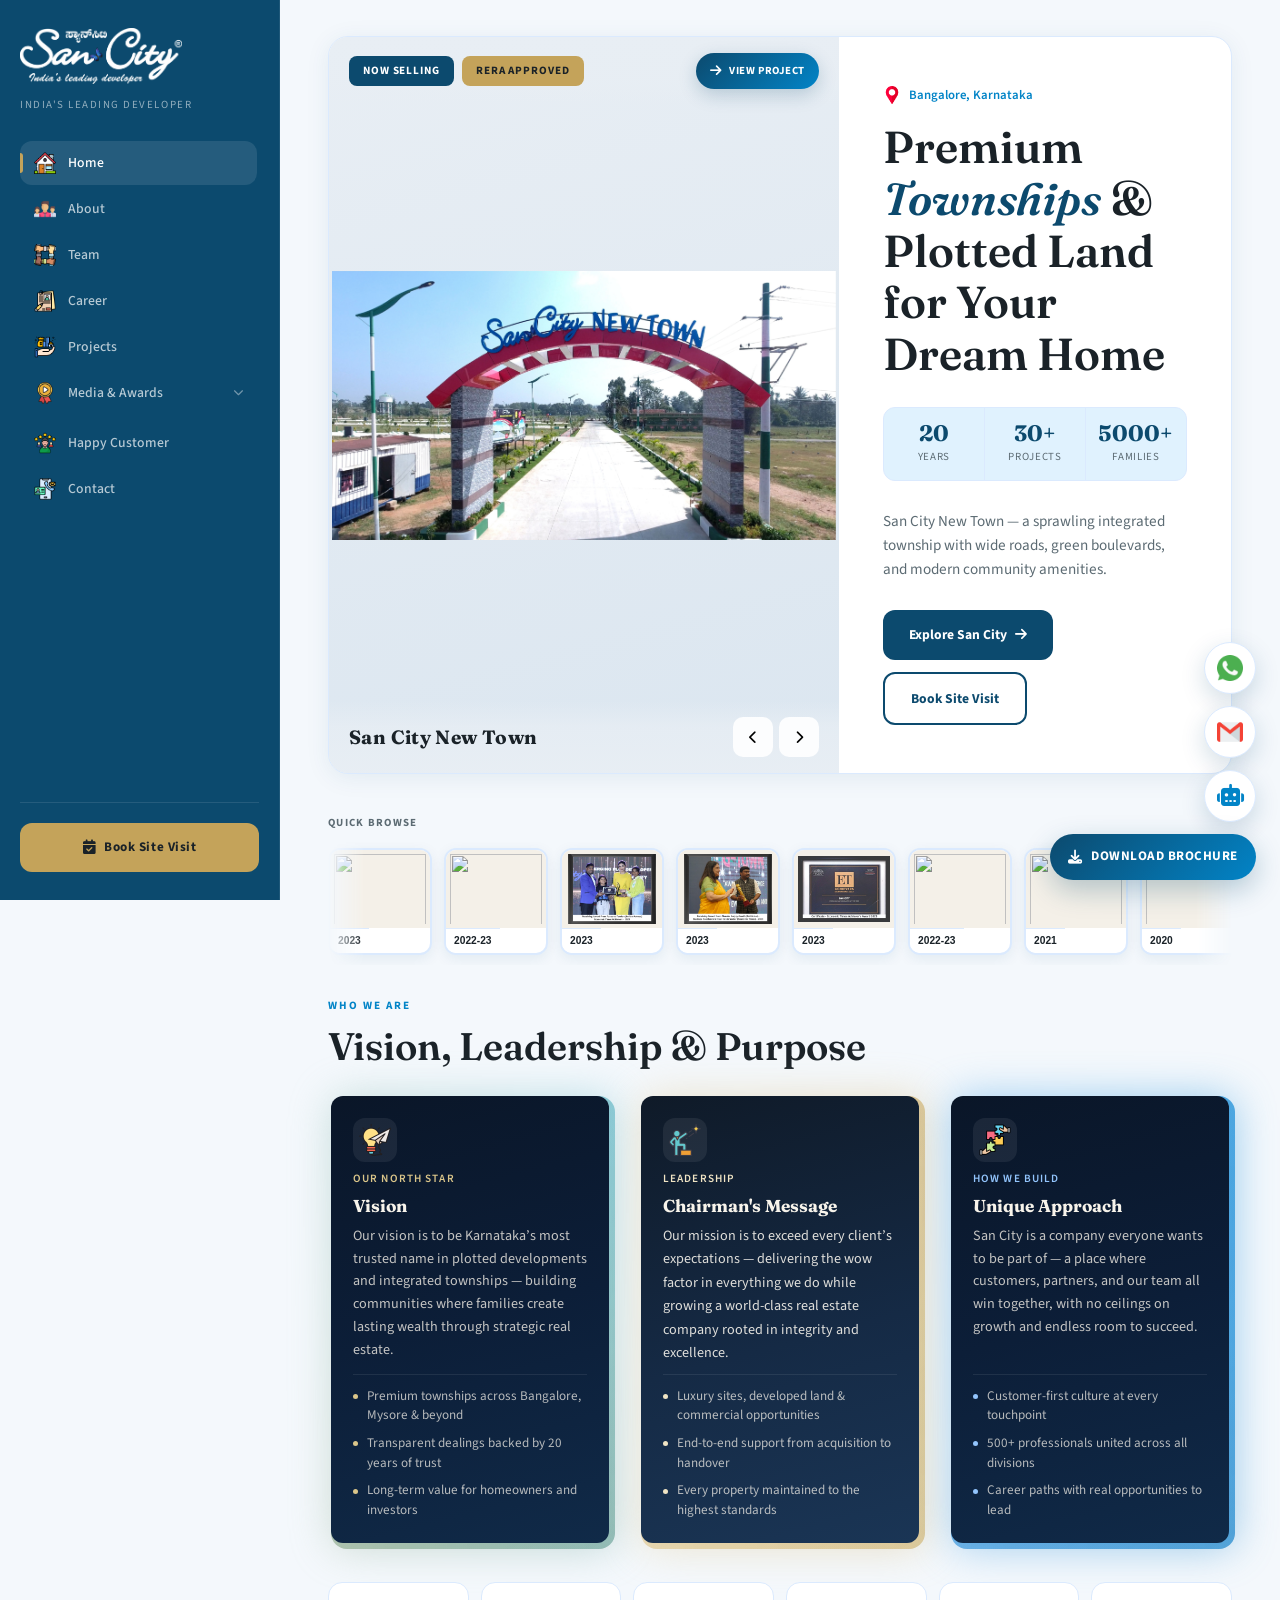
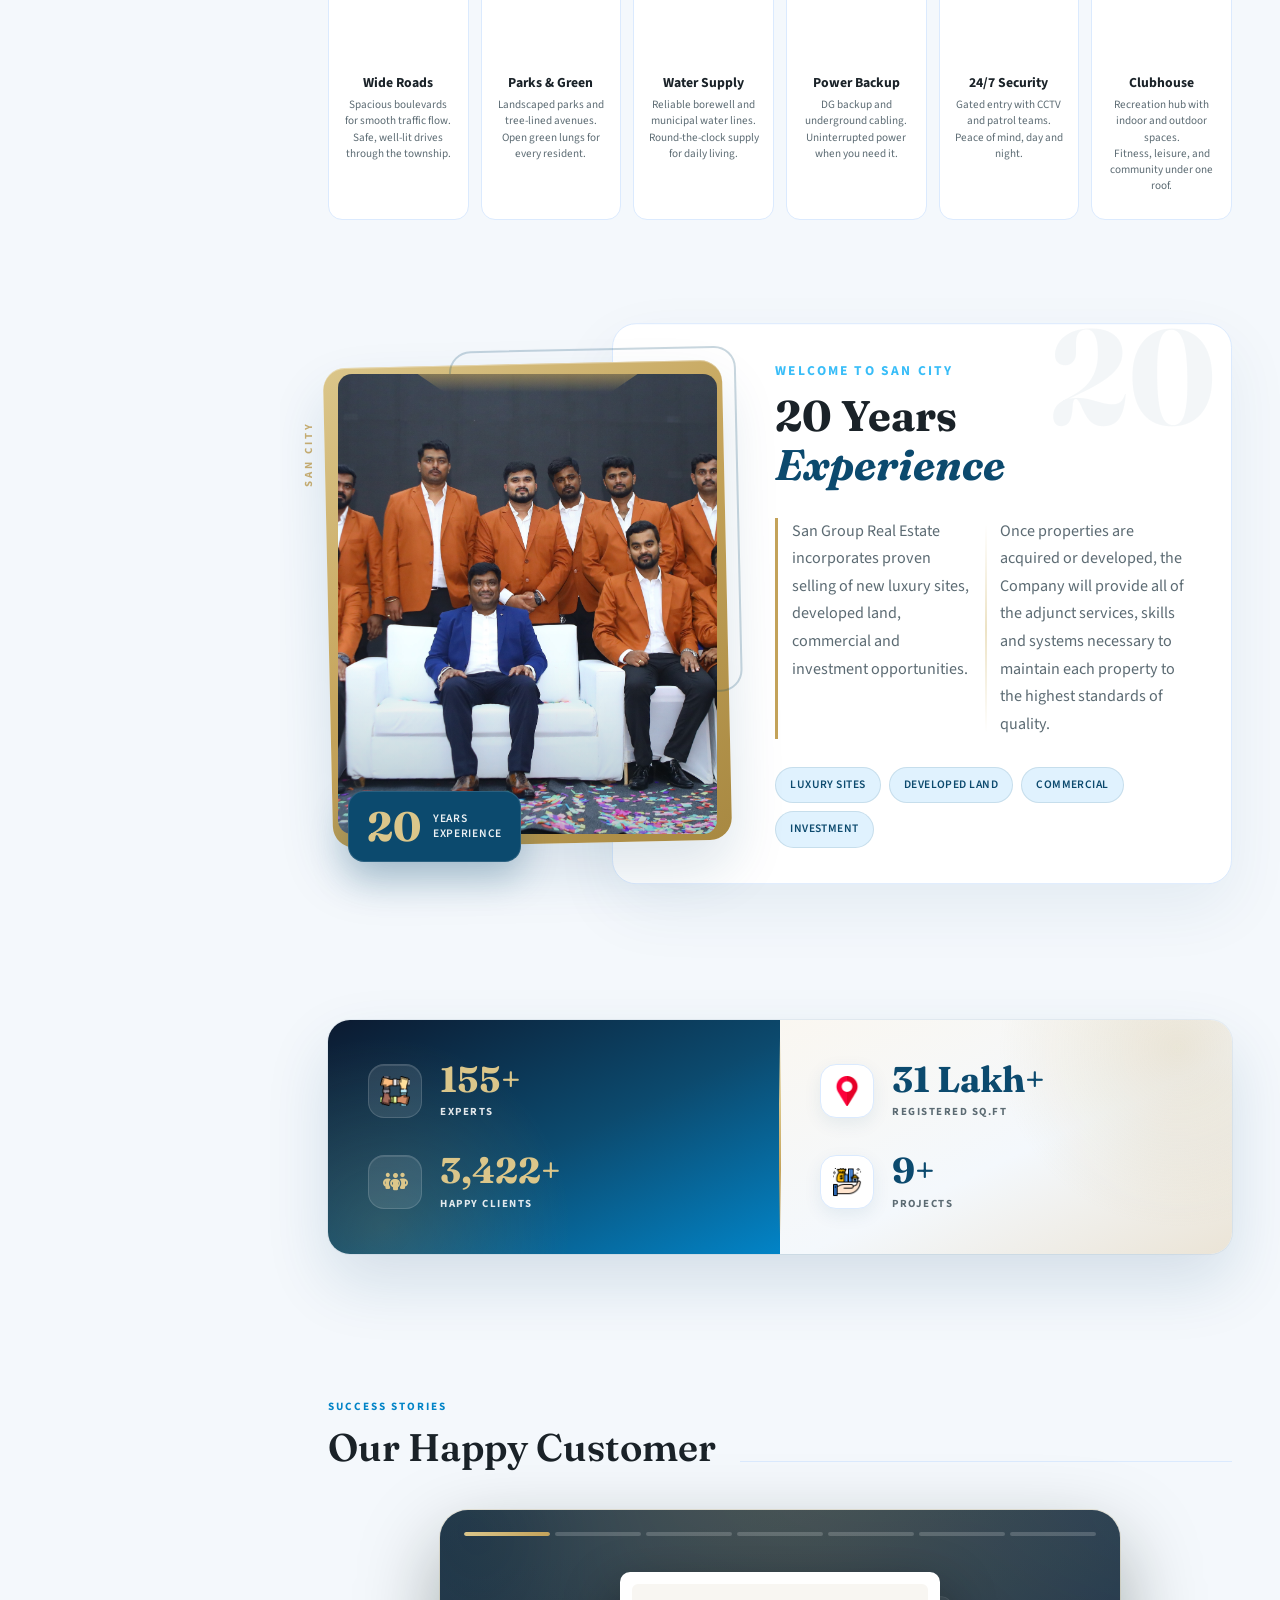
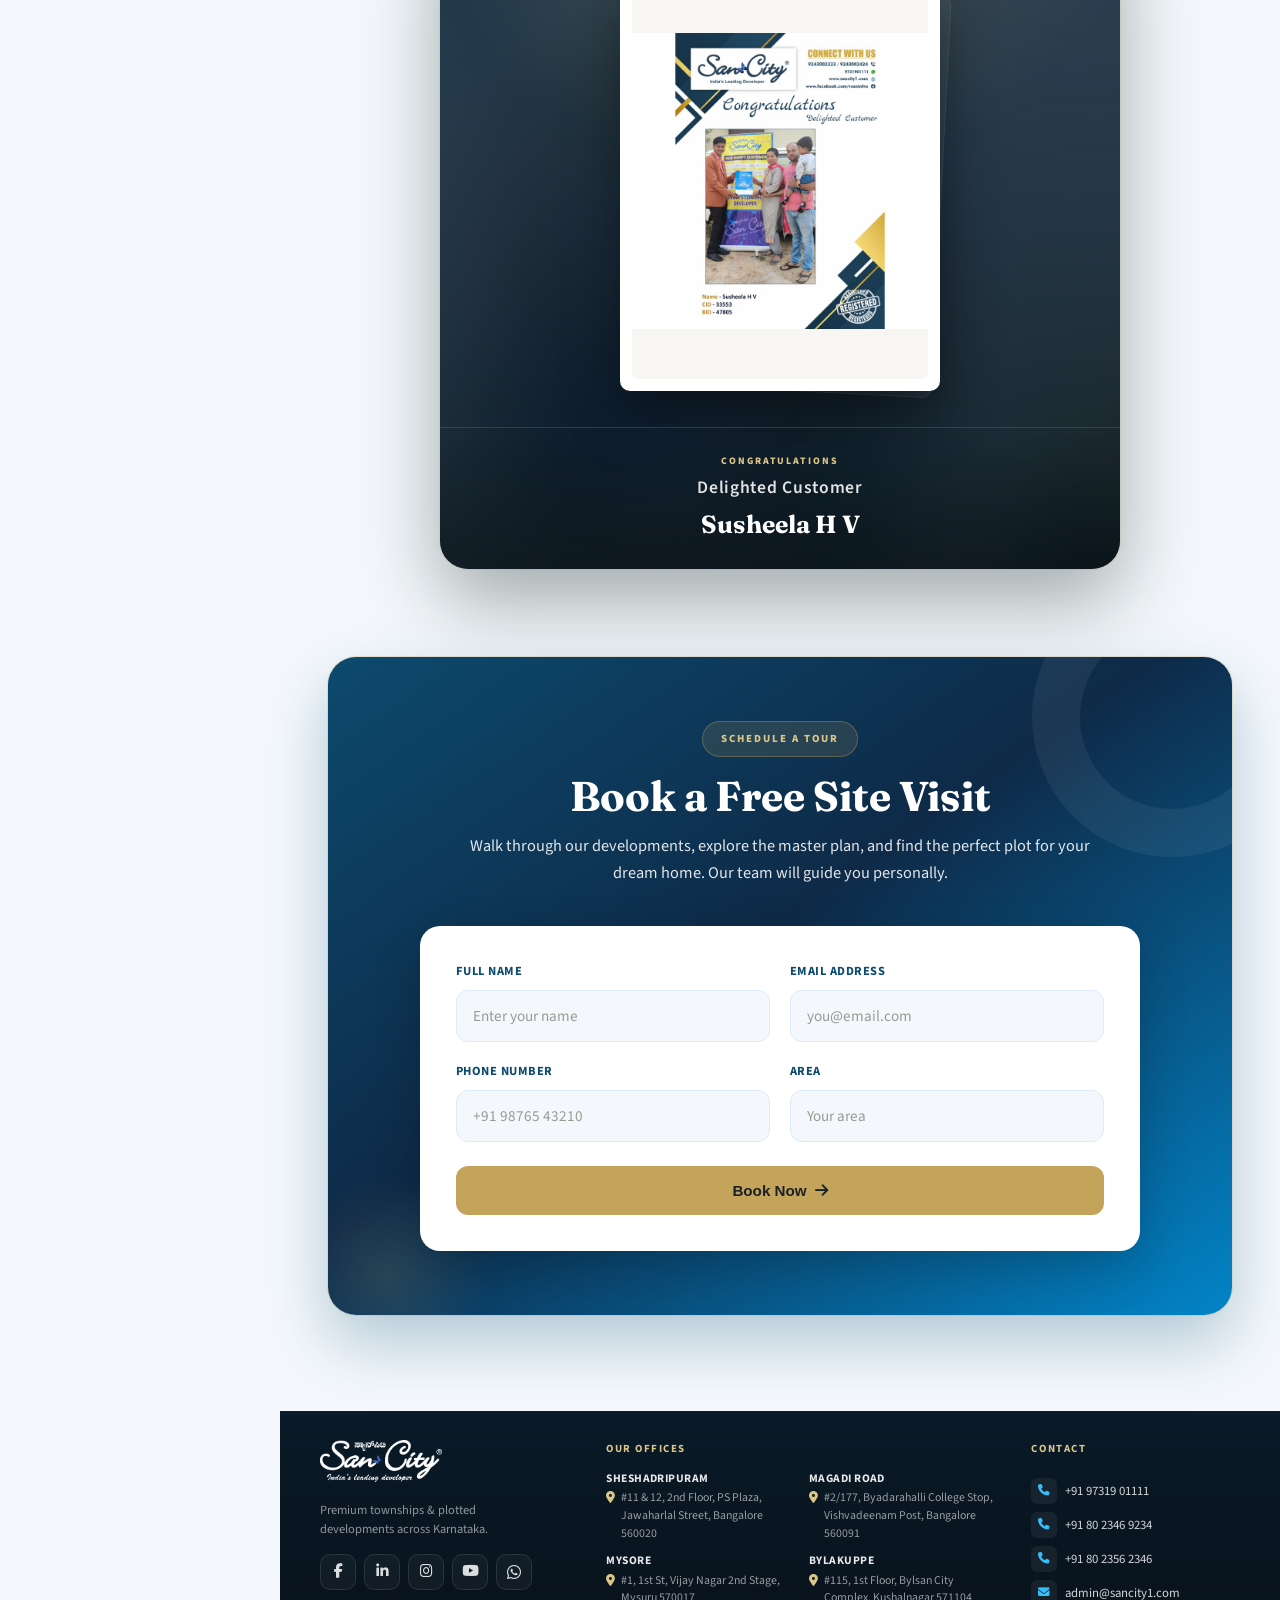
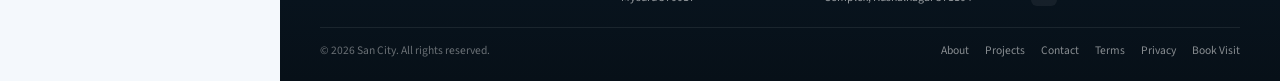
==== commit b899ba06: "Initial commit: SanCity frontend" ====
--- a/index.html
+++ b/index.html
@@ -10,11 +10,12 @@
   <link rel="apple-touch-icon" href="images/Sancity logo.jpg" />
   <link rel="preconnect" href="https://fonts.googleapis.com" />
   <link rel="preconnect" href="https://fonts.gstatic.com" crossorigin />
+  <link rel="dns-prefetch" href="https://lottie.host" />
+  <link rel="dns-prefetch" href="https://unpkg.com" />
   <link href="https://fonts.googleapis.com/css2?family=Fraunces:ital,opsz,wght@0,9..144,400;0,9..144,600;0,9..144,700;1,9..144,400&family=Source+Sans+3:wght@300;400;500;600;700&display=swap" rel="stylesheet" />
   <link rel="stylesheet" href="https://cdnjs.cloudflare.com/ajax/libs/font-awesome/6.5.1/css/all.min.css" />
   <link rel="stylesheet" href="css/home-awards-browse.css" />
   <link rel="stylesheet" href="css/butterfly-fly.css" />
-  <script src="https://unpkg.com/@lottiefiles/dotlottie-wc@0.9.14/dist/dotlottie-wc.js" type="module"></script>
   <link rel="stylesheet" href="css/float-contact.css" />
   <link rel="stylesheet" href="css/site-footer.css" />
   <style>
@@ -723,7 +724,7 @@
 
     /* ═══ HERO — Property listing style ═══ */
     .hero {
-      padding: 36px 48px 12px;
+      padding: 36px 48px 24px;
     }
     .hero-card {
       background: var(--white);
@@ -733,27 +734,114 @@
       border: 1px solid var(--border);
       display: grid;
       grid-template-columns: 1.3fr 1fr;
-      min-height: 520px;
+      align-items: stretch;
+      min-height: auto;
     }
     .hero-visual {
       position: relative;
       overflow: hidden;
+      display: flex;
+      align-items: center;
+      justify-content: center;
+      background: linear-gradient(165deg, #e8eef4 0%, #dbe6f0 100%);
+      min-height: clamp(300px, 38vh, 440px);
     }
     .hero-visual img {
       width: 100%;
       height: 100%;
-      min-height: 520px;
-      object-fit: cover;
-      transition: transform 8s ease, opacity 0.6s ease;
-    }
-    .hero-visual:hover img { transform: scale(1.04); }
+      object-fit: contain;
+      object-position: center;
+      transition: opacity 0.6s ease;
+    }
+    .hero-visual img.hero-img--wide-crop {
+      clip-path: inset(0 3px);
+    }
+    .hero-visual:hover img { transform: none; }
     .hero-badges {
-      position: absolute;
-      top: 20px;
-      left: 20px;
       display: flex;
       gap: 8px;
       flex-wrap: wrap;
+      flex-shrink: 0;
+    }
+    .hero-visual-top {
+      position: absolute;
+      top: 0;
+      left: 0;
+      right: 0;
+      z-index: 2;
+      display: flex;
+      align-items: center;
+      justify-content: space-between;
+      gap: 12px;
+      padding: 16px 20px;
+      background: linear-gradient(180deg, rgba(232, 238, 244, 0.96) 0%, rgba(232, 238, 244, 0.72) 65%, transparent 100%);
+      pointer-events: none;
+    }
+    .hero-visual-top > * {
+      pointer-events: auto;
+    }
+    .hero-visual-bottom {
+      position: absolute;
+      bottom: 0;
+      left: 0;
+      right: 0;
+      z-index: 2;
+      display: flex;
+      align-items: center;
+      justify-content: space-between;
+      gap: 12px;
+      padding: 16px 20px;
+      background: linear-gradient(0deg, rgba(232, 238, 244, 0.96) 0%, rgba(232, 238, 244, 0.72) 65%, transparent 100%);
+      pointer-events: none;
+    }
+    .hero-visual-bottom > * {
+      pointer-events: auto;
+    }
+    .hero-project-name {
+      flex: 1;
+      min-width: 0;
+      margin: 0;
+      padding-right: 12px;
+      text-align: left;
+      font-family: 'Fraunces', Georgia, serif;
+      font-size: clamp(0.95rem, 2.2vw, 1.2rem);
+      font-weight: 700;
+      color: var(--ink);
+      letter-spacing: 0.02em;
+      white-space: nowrap;
+      overflow: hidden;
+      text-overflow: ellipsis;
+    }
+    .hero-view-btn {
+      flex-shrink: 0;
+      display: inline-flex;
+      align-items: center;
+      justify-content: center;
+      gap: 8px;
+      min-height: 36px;
+      padding: 8px 14px;
+      border: none;
+      border-radius: 999px;
+      background: linear-gradient(135deg, var(--green) 0%, var(--green-mid) 100%);
+      color: #fff;
+      font-size: 0.68rem;
+      font-weight: 700;
+      letter-spacing: 0.05em;
+      text-transform: uppercase;
+      white-space: nowrap;
+      cursor: pointer;
+      text-decoration: none;
+      box-shadow: 0 6px 18px rgba(12, 74, 110, 0.22);
+      transition: transform 0.25s ease, box-shadow 0.25s ease, background 0.25s ease;
+    }
+    .hero-view-btn i {
+      font-size: 0.82rem;
+    }
+    .hero-view-btn:hover {
+      background: linear-gradient(135deg, var(--green-mid) 0%, var(--green-light) 100%);
+      color: #fff;
+      transform: translateY(-1px);
+      box-shadow: 0 8px 22px rgba(12, 74, 110, 0.28);
     }
     .badge {
       padding: 6px 14px;
@@ -767,11 +855,9 @@
     .badge-gold { background: var(--gold); color: var(--ink); }
     .badge-white { background: rgba(255,255,255,0.92); color: var(--ink); backdrop-filter: blur(8px); }
     .hero-slide-nav {
-      position: absolute;
-      bottom: 20px;
-      right: 20px;
       display: flex;
       gap: 6px;
+      flex-shrink: 0;
     }
     .hero-slide-nav button {
       width: 40px;
@@ -903,14 +989,14 @@
     .spark-head { margin-bottom: clamp(18px, 3vw, 24px); }
     .spark-grid {
       display: grid;
-      grid-template-columns: 1fr 1.22fr 1fr;
+      grid-template-columns: repeat(3, minmax(0, 1fr));
       gap: clamp(18px, 2.5vw, 26px);
       align-items: stretch;
     }
     .spark-card {
       --border: 3px;
       --rounded: 16px;
-      --h-card: clamp(280px, 32vh, 340px);
+      --h-card: clamp(320px, 34vh, 380px);
       --spark-1: #c4a35a;
       --spark-2: #38bdf8;
       --spark-3: #0c4a6e;
@@ -919,6 +1005,7 @@
       --tag-color: #dbc68a;
       position: relative;
       width: 100%;
+      height: 100%;
       min-height: var(--h-card);
       border-radius: var(--rounded);
       padding: var(--border);
@@ -1027,6 +1114,32 @@
       color: rgba(248, 244, 235, 0.78);
       margin: 0;
     }
+    .spark-list {
+      list-style: none;
+      margin: auto 0 0;
+      padding: 12px 0 0;
+      display: flex;
+      flex-direction: column;
+      gap: 8px;
+      border-top: 1px solid rgba(255, 255, 255, 0.08);
+    }
+    .spark-list li {
+      position: relative;
+      padding-left: 14px;
+      font-size: calc(0.76rem + 1px);
+      line-height: 1.5;
+      color: rgba(248, 244, 235, 0.72);
+    }
+    .spark-list li::before {
+      content: '';
+      position: absolute;
+      left: 0;
+      top: 0.55em;
+      width: 5px;
+      height: 5px;
+      border-radius: 50%;
+      background: var(--tag-color);
+    }
     .spark-card--vision {
       --spark-1: #b8a05a;
       --spark-2: #38bdf8;
@@ -2093,9 +2206,8 @@
         grid-template-columns: 1fr;
         min-height: auto;
       }
-      .hero-visual img {
-        min-height: clamp(240px, 45vw, 400px);
-        max-height: 420px;
+      .hero-visual {
+        min-height: clamp(200px, 52vw, 380px);
       }
       .hero-info { padding: 32px 28px 36px; }
       .spark-grid {
@@ -2160,7 +2272,7 @@
         margin-left: 0;
         padding-top: 70px;
       }
-      .hero { padding: 20px clamp(16px, 4vw, 32px) 0; }
+      .hero { padding: 20px clamp(16px, 4vw, 32px) 16px; }
       .spark-section { padding: 4px clamp(16px, 4vw, 32px) 8px; }
       .amenities {
         padding: 20px clamp(16px, 4vw, 32px);
@@ -2213,6 +2325,9 @@
     /* Mobile */
     @media (max-width: 768px) {
       .main {
+        padding-bottom: 0;
+      }
+      .main:not(:has(.footer)) {
         padding-bottom: calc(100px + env(safe-area-inset-bottom, 0px));
       }
       .float-contact {
@@ -2229,17 +2344,41 @@
         height: 24px;
       }
       .float-contact-brochure {
-        min-height: 44px;
-        padding: 10px 14px;
-        font-size: 0.72rem;
-      }
-      .hero-visual img {
-        min-height: 220px;
-        max-height: 300px;
-      }
-      .hero-badges { top: 12px; left: 12px; gap: 6px; }
+        width: 48px;
+        height: 48px;
+        min-height: 48px;
+        max-width: none;
+        padding: 0;
+        border-radius: 50%;
+        gap: 0;
+      }
+      .float-contact-brochure span {
+        display: none;
+      }
+      .float-contact-brochure i {
+        font-size: 1rem;
+      }
+      .hero-visual {
+        min-height: clamp(180px, 48vw, 300px);
+      }
+      .hero-visual-top,
+      .hero-visual-bottom {
+        padding: 12px;
+        gap: 8px;
+      }
+      .hero-badges { gap: 6px; }
+      .hero-project-name {
+        font-size: 0.82rem;
+        padding-right: 8px;
+      }
+      .hero-view-btn {
+        min-height: 32px;
+        padding: 6px 10px;
+        font-size: 0.6rem;
+        gap: 6px;
+      }
+      .hero-view-btn span { display: none; }
       .badge { font-size: 0.62rem; padding: 5px 10px; }
-      .hero-slide-nav { bottom: 12px; right: 12px; }
       .hero-slide-nav button { width: 36px; height: 36px; }
       .hero-info { padding: 24px 20px 28px; }
       .hero-info h1 { font-size: 1.65rem; }
@@ -2453,18 +2592,12 @@
       .about-point { padding: 14px; }
       .tab-btn { padding: 10px 14px; font-size: 0.75rem; }
       .plot-grid { grid-template-columns: repeat(4, 1fr); }
-      .float-contact-brochure {
-        max-width: calc(100vw - 80px);
-        white-space: normal;
-        text-align: center;
-        line-height: 1.2;
-      }
     }
 
     /* Landscape phones */
     @media (max-width: 900px) and (max-height: 500px) {
       .main { padding-top: 60px; }
-      .hero-visual img { min-height: 180px; max-height: 220px; }
+      .hero-visual { min-height: clamp(150px, 42vw, 200px); }
       .mobile-drawer { padding-top: 60px; }
     }
   </style>
@@ -2577,22 +2710,31 @@
     <section class="hero" id="home">
       <div class="hero-card reveal">
         <div class="hero-visual">
-          <img src="images/img1.jpg" alt="San City" id="heroImg" />
-          <div class="hero-badges">
-            <span class="badge badge-green">Now Selling</span>
-            <span class="badge badge-gold">RERA Approved</span>
+          <img src="images/img1.jpg" alt="San City New Town" id="heroImg" class="hero-img--wide-crop" />
+          <div class="hero-visual-top">
+            <div class="hero-badges">
+              <span class="badge badge-green">Now Selling</span>
+              <span class="badge badge-gold">RERA Approved</span>
+            </div>
+            <a href="sancity/projects.html#project-san-city-new-town" class="hero-view-btn" id="heroViewProjectBtn" aria-label="View project">
+              <i class="fa-solid fa-arrow-right" aria-hidden="true"></i>
+              <span>View Project</span>
+            </a>
           </div>
-          <div class="hero-slide-nav">
-            <button id="hPrev" aria-label="Previous"><i class="fa-solid fa-chevron-left"></i></button>
-            <button id="hNext" aria-label="Next"><i class="fa-solid fa-chevron-right"></i></button>
+          <div class="hero-visual-bottom">
+            <h2 class="hero-project-name" id="heroProjectName">San City New Town</h2>
+            <div class="hero-slide-nav">
+              <button id="hPrev" aria-label="Previous"><i class="fa-solid fa-chevron-left"></i></button>
+              <button id="hNext" aria-label="Next"><i class="fa-solid fa-chevron-right"></i></button>
+            </div>
           </div>
         </div>
         <div class="hero-info">
           <div class="loc"><img src="icons/location.png" alt="" class="hero-loc-icon" /><span id="heroLoc">Bangalore, Karnataka</span></div>
           <h1>Premium <em>Townships</em> & Plotted Land for Your Dream Home</h1>
           <div class="hero-specs">
-            <div class="spec-cell"><strong>20+</strong><span>Years</span></div>
-            <div class="spec-cell"><strong>25+</strong><span>Projects</span></div>
+            <div class="spec-cell"><strong>20</strong><span>Years</span></div>
+            <div class="spec-cell"><strong>30+</strong><span>Projects</span></div>
             <div class="spec-cell"><strong>5000+</strong><span>Families</span></div>
           </div>
           <p class="hero-desc" id="heroDesc">San City New Town — a sprawling integrated township with wide roads, green boulevards, and modern community amenities.</p>
@@ -2625,9 +2767,14 @@
           <article class="spark-card spark-card--vision">
             <div class="spark-content">
               <span class="spark-icon"><img src="icons/vision.png" alt="" /></span>
-              <p class="spark-tag">01 · Our North Star</p>
+              <p class="spark-tag">Our North Star</p>
               <p class="spark-heading">Vision</p>
-              <p class="spark-text">Our vision is to be the ultimate authority in strategic tenant portfolio management of real estate. Driven by passion and strengthening the financial future of organizations with experienced professionals.</p>
+              <p class="spark-text">Our vision is to be Karnataka&rsquo;s most trusted name in plotted developments and integrated townships — building communities where families create lasting wealth through strategic real estate.</p>
+              <ul class="spark-list">
+                <li>Premium townships across Bangalore, Mysore &amp; beyond</li>
+                <li>Transparent dealings backed by 20 years of trust</li>
+                <li>Long-term value for homeowners and investors</li>
+              </ul>
             </div>
             <div class="spark-points" aria-hidden="true">
               <i class="spark-point"></i><i class="spark-point"></i><i class="spark-point"></i><i class="spark-point"></i><i class="spark-point"></i>
@@ -2637,9 +2784,14 @@
           <article class="spark-card spark-card--chairman">
             <div class="spark-content">
               <span class="spark-icon"><img src="icons/leadership.png" alt="" /></span>
-              <p class="spark-tag">02 · Leadership</p>
+              <p class="spark-tag">Leadership</p>
               <p class="spark-heading">Chairman's Message</p>
-              <p class="spark-text">Our mission is to constantly go beyond our client's expectations providing the Wow factor in everything we do, while continuously growing a fun, top notch Real Estate Company. San City incorporates proven selling of new luxury sites, developed land, commercial and investment opportunities. Once properties are acquired or developed, the Company will provide all of the adjunct services, skills and systems necessary to maintain each property to the highest standards of quality.</p>
+              <p class="spark-text">Our mission is to exceed every client&rsquo;s expectations — delivering the wow factor in everything we do while growing a world-class real estate company rooted in integrity and excellence.</p>
+              <ul class="spark-list">
+                <li>Luxury sites, developed land &amp; commercial opportunities</li>
+                <li>End-to-end support from acquisition to handover</li>
+                <li>Every property maintained to the highest standards</li>
+              </ul>
             </div>
             <div class="spark-points" aria-hidden="true">
               <i class="spark-point"></i><i class="spark-point"></i><i class="spark-point"></i><i class="spark-point"></i><i class="spark-point"></i>
@@ -2649,9 +2801,14 @@
           <article class="spark-card spark-card--approach">
             <div class="spark-content">
               <span class="spark-icon"><img src="icons/how we build.png" alt="" /></span>
-              <p class="spark-tag">03 · How We Build</p>
+              <p class="spark-tag">How We Build</p>
               <p class="spark-heading">Unique Approach</p>
-              <p class="spark-text">We are a company that everyone wants to be a part of. San City is a place where everyone is winning, from customers to the agents. It's a world big enough that there are no ceilings and the opportunities are endless.</p>
+              <p class="spark-text">San City is a company everyone wants to be part of — a place where customers, partners, and our team all win together, with no ceilings on growth and endless room to succeed.</p>
+              <ul class="spark-list">
+                <li>Customer-first culture at every touchpoint</li>
+                <li>500+ professionals united across all divisions</li>
+                <li>Career paths with real opportunities to lead</li>
+              </ul>
             </div>
             <div class="spark-points" aria-hidden="true">
               <i class="spark-point"></i><i class="spark-point"></i><i class="spark-point"></i><i class="spark-point"></i><i class="spark-point"></i>
@@ -2672,42 +2829,42 @@
         <div class="amenities-viewport" id="amenitiesViewport">
           <div class="amenities-track" id="amenitiesTrack">
             <div class="amenity">
-              <video class="amenity-icon" src="videos/roadway.mp4" autoplay muted loop playsinline preload="auto" disablepictureinpicture aria-hidden="true"></video>
+              <video class="amenity-icon" data-src="videos/roadway.mp4" muted loop playsinline preload="none" disablepictureinpicture aria-hidden="true"></video>
               <div class="amenity-copy">
                 <span class="amenity-title">Wide Roads</span>
                 <p class="amenity-desc">Spacious boulevards for smooth traffic flow.<br>Safe, well-lit drives through the township.</p>
               </div>
             </div>
             <div class="amenity">
-              <video class="amenity-icon" src="videos/city-park.mp4" autoplay muted loop playsinline preload="auto" disablepictureinpicture aria-hidden="true"></video>
+              <video class="amenity-icon" data-src="videos/city-park.mp4" muted loop playsinline preload="none" disablepictureinpicture aria-hidden="true"></video>
               <div class="amenity-copy">
                 <span class="amenity-title">Parks &amp; Green</span>
                 <p class="amenity-desc">Landscaped parks and tree-lined avenues.<br>Open green lungs for every resident.</p>
               </div>
             </div>
             <div class="amenity">
-              <video class="amenity-icon" src="videos/water.mp4" autoplay muted loop playsinline preload="auto" disablepictureinpicture aria-hidden="true"></video>
+              <video class="amenity-icon" data-src="videos/water.mp4" muted loop playsinline preload="none" disablepictureinpicture aria-hidden="true"></video>
               <div class="amenity-copy">
                 <span class="amenity-title">Water Supply</span>
                 <p class="amenity-desc">Reliable borewell and municipal water lines.<br>Round-the-clock supply for daily living.</p>
               </div>
             </div>
             <div class="amenity">
-              <video class="amenity-icon" src="videos/power.mp4" autoplay muted loop playsinline preload="auto" disablepictureinpicture aria-hidden="true"></video>
+              <video class="amenity-icon" data-src="videos/power.mp4" muted loop playsinline preload="none" disablepictureinpicture aria-hidden="true"></video>
               <div class="amenity-copy">
                 <span class="amenity-title">Power Backup</span>
                 <p class="amenity-desc">DG backup and underground cabling.<br>Uninterrupted power when you need it.</p>
               </div>
             </div>
             <div class="amenity">
-              <video class="amenity-icon" src="videos/24-7%20security.mp4" autoplay muted loop playsinline preload="auto" disablepictureinpicture aria-hidden="true"></video>
+              <video class="amenity-icon" data-src="videos/24-7%20security.mp4" muted loop playsinline preload="none" disablepictureinpicture aria-hidden="true"></video>
               <div class="amenity-copy">
                 <span class="amenity-title">24/7 Security</span>
                 <p class="amenity-desc">Gated entry with CCTV and patrol teams.<br>Peace of mind, day and night.</p>
               </div>
             </div>
             <div class="amenity">
-              <video class="amenity-icon" src="videos/club%20house.mp4" autoplay muted loop playsinline preload="auto" disablepictureinpicture aria-hidden="true"></video>
+              <video class="amenity-icon" data-src="videos/club%20house.mp4" muted loop playsinline preload="none" disablepictureinpicture aria-hidden="true"></video>
               <div class="amenity-copy">
                 <span class="amenity-title">Clubhouse</span>
                 <p class="amenity-desc">Recreation hub with indoor and outdoor spaces.<br>Fitness, leisure, and community under one roof.</p>
@@ -2723,7 +2880,7 @@
       </div>
     </div>
 
-    <!-- Welcome · 20+ Years Legacy -->
+    <!-- Welcome · 20 Years Legacy -->
     <section class="legacy-section" id="welcome">
       <div class="legacy-wrap reveal">
         <div class="legacy-visual">
@@ -2735,14 +2892,14 @@
             </div>
           </div>
           <div class="legacy-badge">
-            <strong>20+</strong>
+            <strong>20</strong>
             <span>Years<br />Experience</span>
           </div>
         </div>
         <div class="legacy-body">
-          <span class="legacy-watermark" aria-hidden="true">20+</span>
+          <span class="legacy-watermark" aria-hidden="true">20</span>
           <p class="legacy-eyebrow">Welcome to SAN CITY</p>
-          <h2 class="legacy-title">20+ Years <em>Experience</em></h2>
+          <h2 class="legacy-title">20 Years <em>Experience</em></h2>
           <div class="legacy-copy">
             <p>San Group Real Estate incorporates proven selling of new luxury sites, developed land, commercial and investment opportunities.</p>
             <p>Once properties are acquired or developed, the Company will provide all of the adjunct services, skills and systems necessary to maintain each property to the highest standards of quality.</p>
@@ -2787,7 +2944,7 @@
           <article class="impact-stat">
             <div class="impact-icon"><img src="icons/projects.png" alt="" /></div>
             <div>
-              <div class="impact-num"><span class="impact-counter" data-t="27" data-suffix="+">0</span></div>
+              <div class="impact-num"><span class="impact-counter" data-t="30" data-suffix="+">0</span></div>
               <p class="impact-label">Projects</p>
             </div>
           </article>
@@ -2961,6 +3118,10 @@
       const downloadBtn = document.getElementById('brochureDownloadBtn');
       let closeTimer;
 
+      function setBrochureButtonsDisabled(disabled) {
+        if (downloadBtn) downloadBtn.disabled = disabled;
+      }
+
       function setModalState(state, message, percent) {
         icon.classList.remove('is-success', 'is-error');
         if (state === 'loading') {
@@ -3022,8 +3183,8 @@
       }
 
       async function downloadBrochure() {
-        if (downloadBtn.disabled) return;
-        downloadBtn.disabled = true;
+        if (downloadBtn && downloadBtn.disabled) return;
+        setBrochureButtonsDisabled(true);
         openModal();
 
         try {
@@ -3068,11 +3229,11 @@
             closeTimer = setTimeout(closeModal, 2800);
           }
         } finally {
-          downloadBtn.disabled = false;
+          setBrochureButtonsDisabled(false);
         }
       }
 
-      downloadBtn.addEventListener('click', downloadBrochure);
+      if (downloadBtn) downloadBtn.addEventListener('click', downloadBrochure);
       backdrop.addEventListener('click', () => {
         if (!downloadBtn.disabled) closeModal();
       });
@@ -3114,19 +3275,27 @@
 
     /* Hero slider */
     const heroData = [
-      { img: 'images/img1.jpg', loc: 'Bangalore, Karnataka', desc: 'San City New Town — a sprawling integrated township with wide roads, green boulevards, and modern community amenities.' },
-      { img: 'images/img2.jpg', loc: 'Bangalore Outskirts', desc: 'Kalpatharu Green City — premium plotted development surrounded by lush greenery and fine infrastructure.' },
-      { img: 'images/img3.jpg', loc: 'Bangalore, Karnataka', desc: 'San City Corporate Hub — visit our experience center to explore the full San City vision.' }
+      { img: 'images/img1.jpg', name: 'San City New Town', cropWide: true, projectId: 'project-san-city-new-town', loc: 'Bangalore, Karnataka', desc: 'San City New Town — a sprawling integrated township with wide roads, green boulevards, and modern community amenities.' },
+      { img: 'images/img2.jpg', name: 'Kalpatharu Green City', projectId: 'project-san-city-kalpatharu', loc: 'Bangalore Outskirts', desc: 'Kalpatharu Green City — premium plotted development surrounded by lush greenery and fine infrastructure.' },
+      { img: 'images/img3.jpg', name: 'San City Corporate Hub', projectId: 'projects-catalog', loc: 'Bangalore, Karnataka', desc: 'San City Corporate Hub — visit our experience center to explore the full San City vision.' }
     ];
     let hIdx = 0;
     const heroImg = document.getElementById('heroImg');
+    const heroViewProjectBtn = document.getElementById('heroViewProjectBtn');
     function setHero(i) {
       hIdx = (i + 3) % 3;
       heroImg.style.opacity = '0';
       setTimeout(() => {
         heroImg.src = heroData[hIdx].img;
+        heroImg.alt = heroData[hIdx].name;
+        heroImg.classList.toggle('hero-img--wide-crop', !!heroData[hIdx].cropWide);
+        document.getElementById('heroProjectName').textContent = heroData[hIdx].name;
         document.getElementById('heroLoc').textContent = heroData[hIdx].loc;
         document.getElementById('heroDesc').textContent = heroData[hIdx].desc;
+        if (heroViewProjectBtn) {
+          heroViewProjectBtn.href = `sancity/projects.html#${heroData[hIdx].projectId}`;
+          heroViewProjectBtn.setAttribute('aria-label', `View ${heroData[hIdx].name}`);
+        }
         heroImg.style.transition = 'opacity 0.5s';
         heroImg.style.opacity = '1';
       }, 300);
@@ -3136,11 +3305,17 @@
     setInterval(() => setHero(hIdx + 1), 6000);
 
     /* Reveal */
+    let revealIndex = 0;
     const obs = new IntersectionObserver(entries => {
-      entries.forEach((e, i) => {
-        if (e.isIntersecting) { setTimeout(() => e.target.classList.add('visible'), i * 50); obs.unobserve(e.target); }
+      entries.forEach((e) => {
+        if (e.isIntersecting) {
+          const delay = Math.min(revealIndex, 6) * 35;
+          revealIndex += 1;
+          setTimeout(() => e.target.classList.add('visible'), delay);
+          obs.unobserve(e.target);
+        }
       });
-    }, { threshold: 0.1 });
+    }, { threshold: 0.08, rootMargin: '0px 0px -40px 0px' });
     document.querySelectorAll('.reveal').forEach(el => obs.observe(el));
 
     /* Impact counters */
@@ -3356,9 +3531,12 @@
       setMode();
     })();
   </script>
-  <script src="js/butterfly-fly.js"></script>
-  <script src="js/home-awards-browse.js"></script>
-  <script src="js/float-contact.js"></script>
-  <script src="js/site-footer.js"></script>
+  <script src="js/dotlottie-loader.js" defer></script>
+  <script src="js/amenity-videos.js" defer></script>
+  <script src="js/butterfly-fly.js" defer></script>
+  <script src="js/home-awards-browse.js" defer></script>
+  <script src="js/float-contact.js" defer></script>
+  <script src="js/office-locations.js" defer></script>
+  <script src="js/site-footer.js" defer></script>
 </body>
 </html>
--- a/css/home-awards-browse.css
+++ b/css/home-awards-browse.css
@@ -3,11 +3,13 @@
 .home-awards-browse {
   max-width: 1180px;
   margin: 0 auto;
-  padding: 0 clamp(16px, 4vw, 48px);
+  padding: 16px clamp(16px, 4vw, 48px) 28px;
+  overflow: visible;
 }
 
 .home-awards-browse__stage {
   position: relative;
+  overflow: visible;
 }
 
 .home-awards-browse__label {
@@ -16,19 +18,21 @@
   letter-spacing: 0.12em;
   text-transform: uppercase;
   color: var(--muted);
-  margin: 0 0 6px;
+  margin: 0 0 10px;
 }
 
 .home-awards-browse__viewport {
-  overflow: hidden;
-  padding: 4px 0 6px;
+  overflow-x: clip;
+  overflow-y: visible;
+  padding: 6px 0 10px;
   mask-image: linear-gradient(90deg, transparent 0, #000 4%, #000 96%, transparent 100%);
   -webkit-mask-image: linear-gradient(90deg, transparent 0, #000 4%, #000 96%, transparent 100%);
 }
 
 .home-awards-browse__track {
   display: flex;
-  gap: 10px;
+  align-items: flex-start;
+  gap: 12px;
   width: max-content;
   will-change: transform;
   animation: homeAwardsMarquee var(--marquee-duration, 48s) linear infinite;
@@ -45,14 +49,17 @@
 
 .home-awards-browse__thumb {
   flex: 0 0 auto;
-  width: 88px;
+  width: 104px;
+  display: flex;
+  flex-direction: column;
   padding: 0;
-  border: 2px solid transparent;
+  border: 2px solid var(--border);
   border-radius: 12px;
   background: var(--white);
   cursor: pointer;
   overflow: hidden;
-  transition: border-color 0.25s var(--ease), box-shadow 0.25s var(--ease);
+  box-shadow: 0 4px 14px rgba(12, 74, 110, 0.08);
+  transition: border-color 0.25s var(--ease), box-shadow 0.25s var(--ease), transform 0.25s var(--ease);
 }
 
 .home-awards-browse__thumb:hover,
@@ -60,23 +67,29 @@
 .home-awards-browse__thumb.is-active {
   border-color: var(--gold);
   box-shadow: 0 8px 24px rgba(154, 123, 46, 0.28);
+  transform: translateY(-2px);
 }
 
 .home-awards-browse__thumb img {
   display: block;
   width: 100%;
-  aspect-ratio: 1;
-  object-fit: cover;
+  height: 78px;
+  object-fit: contain;
+  object-position: center;
+  background: #f4f0e8;
+  padding: 4px;
 }
 
 .home-awards-browse__thumb span {
   display: block;
-  padding: 5px 6px;
-  font-size: 0.62rem;
+  padding: 6px 8px;
+  font-size: 0.64rem;
   font-weight: 700;
   text-align: center;
   color: var(--ink);
   background: var(--white);
+  border-top: 1px solid var(--border);
+  line-height: 1.2;
 }
 
 /* Compact floating preview — fixed to viewport, aligned to hovered card */
@@ -116,7 +129,9 @@
   display: block;
   width: 100%;
   height: 100%;
-  object-fit: cover;
+  object-fit: contain;
+  object-position: center;
+  background: #f4f0e8;
 }
 
 .home-awards-browse__preview-meta {
@@ -147,9 +162,13 @@
 @media (max-width: 768px) {
   .home-awards-browse {
     padding-right: 56px;
+    padding-bottom: 24px;
   }
   .home-awards-browse__thumb {
-    width: 80px;
+    width: 92px;
+  }
+  .home-awards-browse__thumb img {
+    height: 70px;
   }
   .home-awards-browse__preview {
     width: min(190px, calc(100vw - 24px));
--- a/css/butterfly-fly.css
+++ b/css/butterfly-fly.css
@@ -73,7 +73,7 @@
     drop-shadow(0 3px 12px rgba(245, 158, 11, 0.28));
 }
 
-@media (max-width: 1024px) {
+@media (max-width: 768px) {
   .butterfly-fly__body {
     width: 76px;
     height: 76px;
@@ -83,6 +83,10 @@
     width: 44px;
     height: 44px;
   }
+
+  .butterfly-fly.is-flying .butterfly-fly__body::after {
+    display: none;
+  }
 }
 
 @media (prefers-reduced-motion: reduce) {
--- a/css/float-contact.css
+++ b/css/float-contact.css
@@ -71,6 +71,33 @@
   margin-bottom: 0;
 }
 
+/* Chatbot backdrop (mobile sheet) */
+.chatbot-backdrop {
+  position: fixed;
+  inset: 0;
+  z-index: 958;
+  border: none;
+  padding: 0;
+  margin: 0;
+  background: rgba(10, 21, 32, 0.52);
+  backdrop-filter: blur(2px);
+  opacity: 0;
+  visibility: hidden;
+  pointer-events: none;
+  transition: opacity 0.28s var(--ease, ease), visibility 0.28s;
+  cursor: pointer;
+}
+
+.chatbot-backdrop:not([hidden]) {
+  opacity: 1;
+  visibility: visible;
+  pointer-events: auto;
+}
+
+body.chatbot-open {
+  overflow: hidden;
+}
+
 /* Chatbot panel */
 .chatbot-panel {
   position: fixed;
@@ -272,10 +299,64 @@
     display: none;
   }
 
+  body.chatbot-open .float-contact > :not(.float-contact-chatbot) {
+    opacity: 0;
+    visibility: hidden;
+    pointer-events: none;
+  }
+
+  body.chatbot-open .float-contact-chatbot {
+    z-index: 970;
+    box-shadow: 0 12px 32px rgba(12, 74, 110, 0.28);
+  }
+
   .chatbot-panel {
+    left: 12px;
     right: 12px;
-    bottom: calc(max(14px, env(safe-area-inset-bottom)) + 64px);
-    width: calc(100vw - 24px);
+    top: calc(70px + 12px);
+    bottom: calc(max(14px, env(safe-area-inset-bottom, 0px)) + 58px);
+    width: auto;
+    max-height: none;
+    height: auto;
+    z-index: 965;
+    border-radius: 18px;
+    box-shadow: 0 24px 64px rgba(10, 21, 32, 0.28);
+  }
+
+  .chatbot-panel__messages {
+    min-height: 0;
+    max-height: none;
+    flex: 1;
+  }
+
+  .chatbot-panel__chips {
+    gap: 6px;
+    padding-bottom: 10px;
+  }
+
+  .chatbot-chip {
+    font-size: 0.68rem;
+    padding: 6px 10px;
+  }
+
+  .chatbot-panel__form {
+    padding: 10px 12px calc(12px + env(safe-area-inset-bottom, 0px));
+  }
+}
+
+@media (max-width: 640px) {
+  .chatbot-panel {
+    top: calc(62px + 10px);
+    left: 10px;
+    right: 10px;
+    bottom: calc(max(12px, env(safe-area-inset-bottom, 0px)) + 54px);
+    border-radius: 16px;
+  }
+}
+
+@media (min-width: 769px) {
+  .chatbot-backdrop {
+    display: none !important;
   }
 }
 
--- a/css/site-footer.css
+++ b/css/site-footer.css
@@ -74,6 +74,27 @@
   text-transform: uppercase;
   color: rgba(255, 255, 255, 0.9);
   margin-bottom: 2px;
+}
+
+.footer-office-map {
+  display: inline-flex;
+  align-items: flex-start;
+  gap: 6px;
+  color: inherit;
+  text-decoration: none;
+  transition: color 0.2s ease;
+}
+
+.footer-office-map i {
+  margin-top: 2px;
+  color: var(--gold-light, #c4a35a);
+  flex-shrink: 0;
+}
+
+.footer-office-map:hover,
+.footer-office-map:focus-visible {
+  color: rgba(255, 255, 255, 0.92);
+  text-decoration: underline;
 }
 
 .footer-connect {
@@ -219,6 +240,7 @@
 @media (max-width: 600px) {
   .footer-wrap {
     padding-top: 24px;
+    padding-bottom: max(20px, env(safe-area-inset-bottom, 0px));
   }
 
   .footer-main {
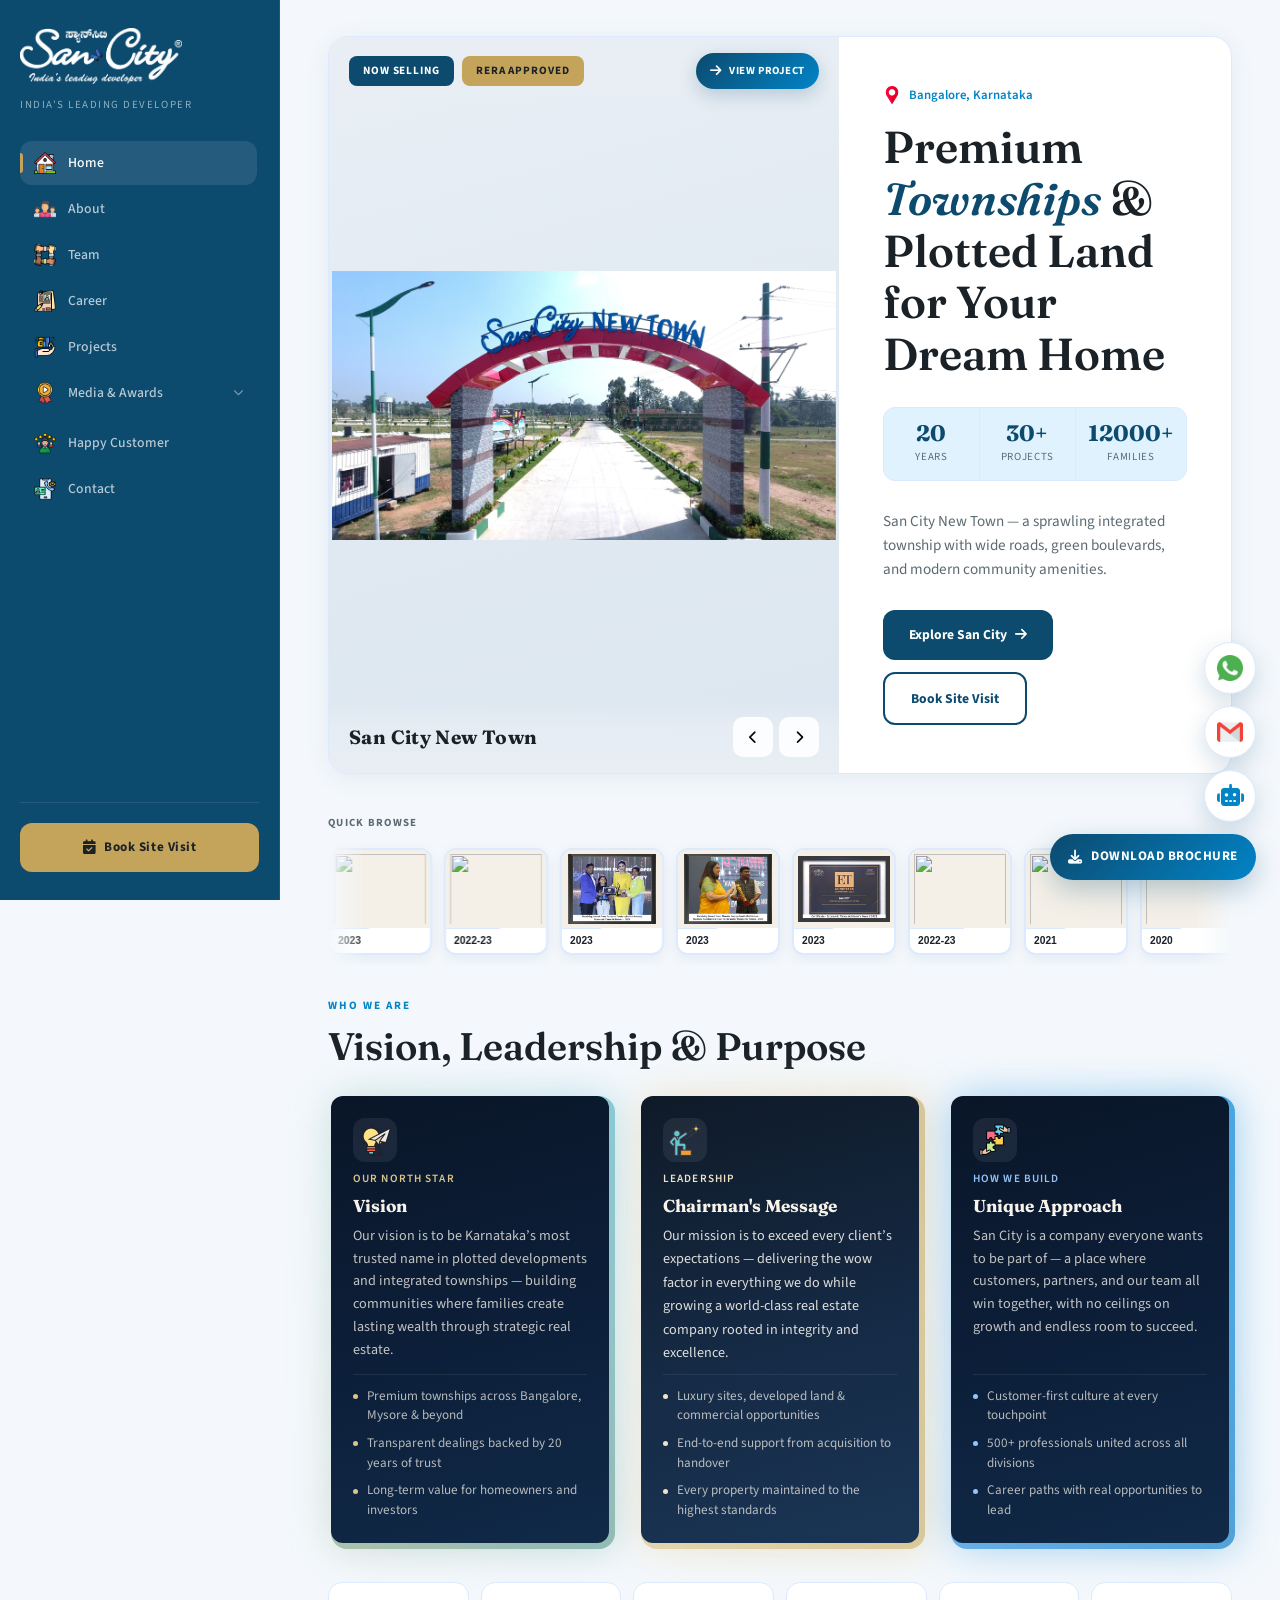
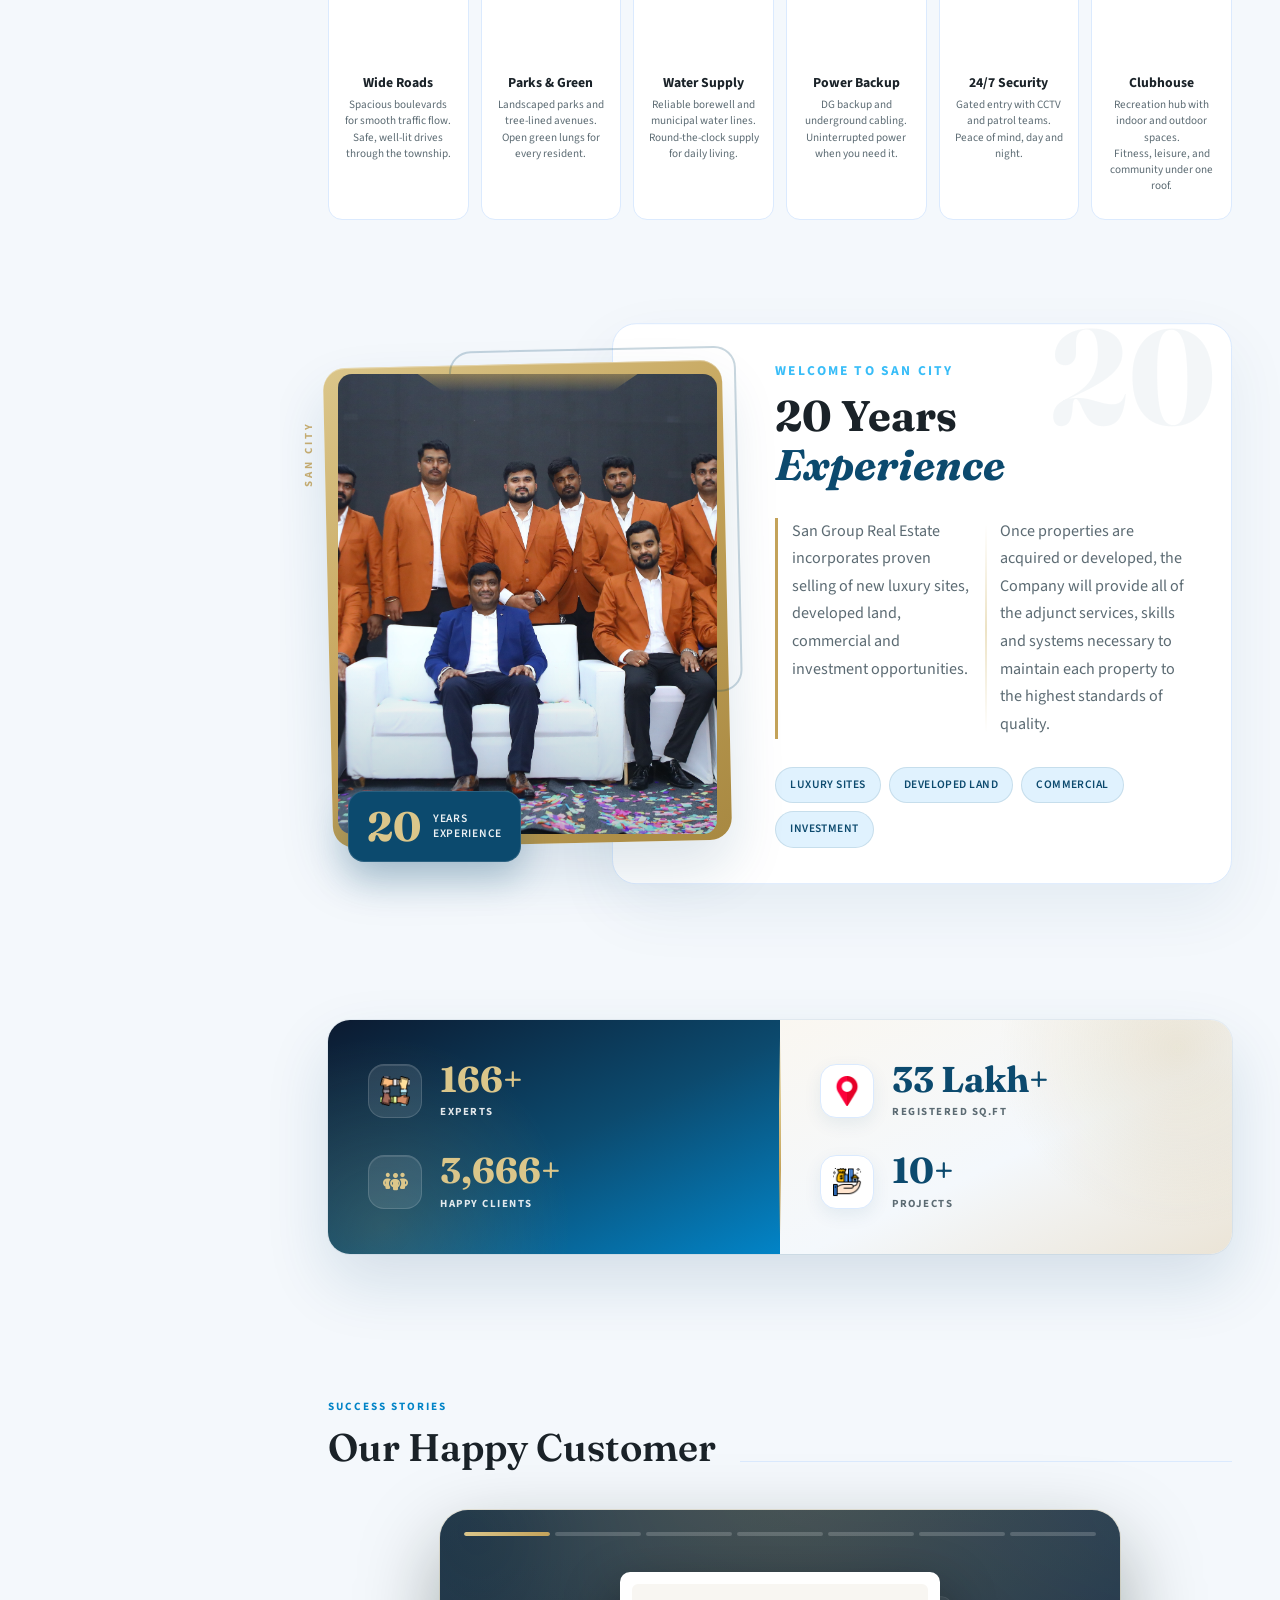
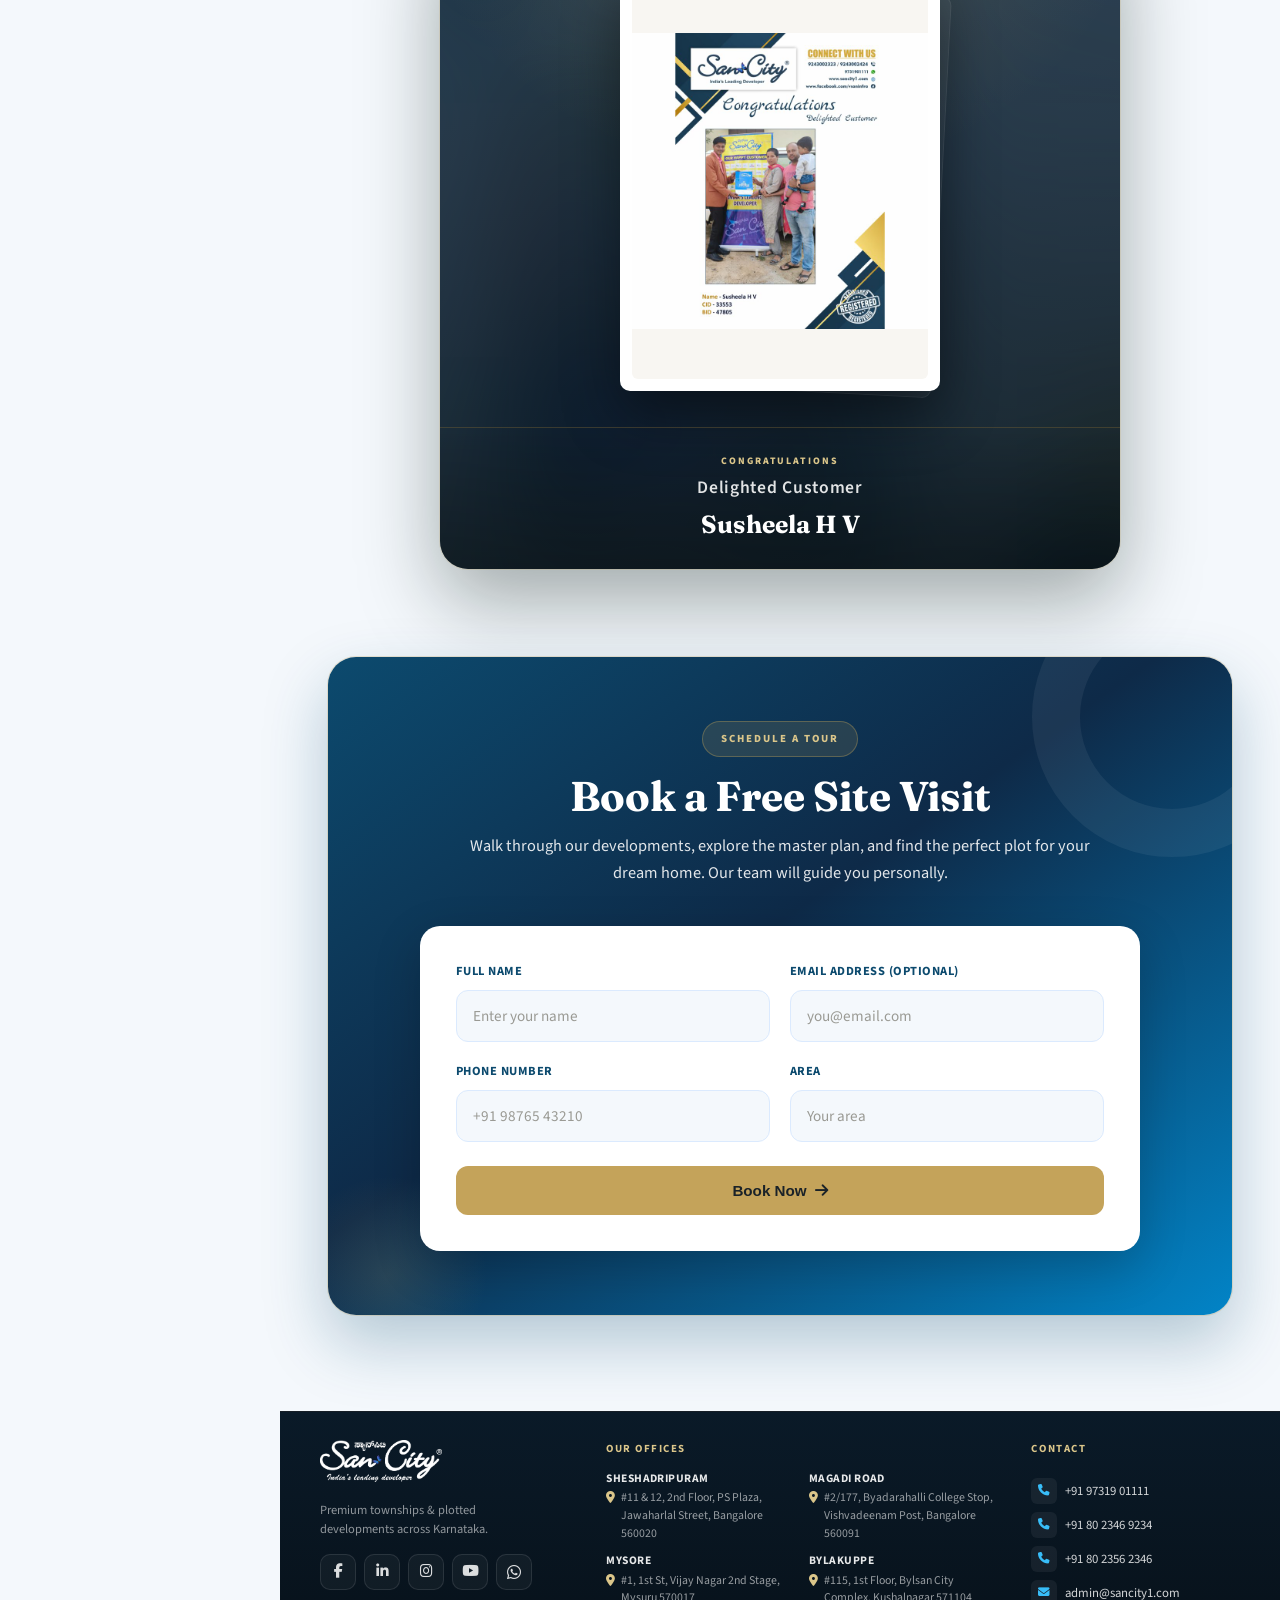
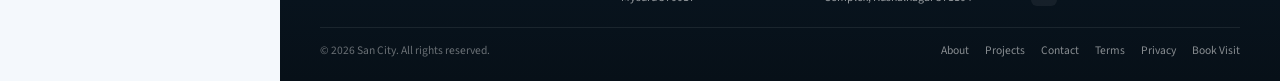
==== commit d6103ba2: "Initial commit: SanCity frontend" ====
--- a/index.html
+++ b/index.html
@@ -2735,7 +2735,7 @@
           <div class="hero-specs">
             <div class="spec-cell"><strong>20</strong><span>Years</span></div>
             <div class="spec-cell"><strong>30+</strong><span>Projects</span></div>
-            <div class="spec-cell"><strong>5000+</strong><span>Families</span></div>
+            <div class="spec-cell"><strong>12000+</strong><span>Families</span></div>
           </div>
           <p class="hero-desc" id="heroDesc">San City New Town — a sprawling integrated township with wide roads, green boulevards, and modern community amenities.</p>
           <div class="hero-btns">
@@ -3014,12 +3014,12 @@
             <input type="text" id="visitName" name="name" placeholder="Enter your name" required autocomplete="name" />
           </div>
           <div class="visit-field">
-            <label for="visitEmail">Email Address</label>
-            <input type="email" id="visitEmail" name="email" placeholder="you@email.com" required autocomplete="email" />
+            <label for="visitEmail">Email Address <span aria-hidden="true">(optional)</span></label>
+            <input type="email" id="visitEmail" name="email" placeholder="you@email.com" autocomplete="email" />
           </div>
           <div class="visit-field">
             <label for="visitPhone">Phone Number</label>
-            <input type="tel" id="visitPhone" name="phone" placeholder="+91 98765 43210" required autocomplete="tel" />
+            <input type="tel" id="visitPhone" name="phone" placeholder="+91 98765 43210" required autocomplete="tel" inputmode="tel" title="Enter a valid 10-digit Indian mobile number" />
           </div>
           <div class="visit-field">
             <label for="visitCity">Area</label>
@@ -3073,6 +3073,13 @@
       const message = document.getElementById('visitModalMessage');
       if (!form || !modal) return;
 
+      const INDIAN_PHONE_RE = /^(?:\+?91[\s-]?)?[6-9]\d{9}$/;
+
+      function isValidIndianPhone(value) {
+        const normalized = String(value || '').replace(/[\s-]/g, '');
+        return INDIAN_PHONE_RE.test(normalized);
+      }
+
       function openVisitModal(name) {
         message.textContent = name
           ? `Thank you, ${name}! Our team will contact you shortly to confirm your free site visit.`
@@ -3092,7 +3099,32 @@
       form.addEventListener('submit', (e) => {
         e.preventDefault();
         const nameInput = form.querySelector('[name="name"]');
+        const phoneInput = form.querySelector('[name="phone"]');
+        const emailInput = form.querySelector('[name="email"]');
         const name = nameInput ? nameInput.value.trim() : '';
+
+        if (phoneInput) phoneInput.setCustomValidity('');
+        if (emailInput) emailInput.setCustomValidity('');
+
+        if (!phoneInput || !isValidIndianPhone(phoneInput.value.trim())) {
+          if (phoneInput) {
+            phoneInput.setCustomValidity('Please enter a valid 10-digit Indian mobile number (e.g. 9876543210 or +91 9876543210).');
+            phoneInput.reportValidity();
+          }
+          return;
+        }
+
+        const email = emailInput ? emailInput.value.trim() : '';
+        if (email && emailInput && !emailInput.checkValidity()) {
+          emailInput.reportValidity();
+          return;
+        }
+
+        if (!form.checkValidity()) {
+          form.reportValidity();
+          return;
+        }
+
         form.reset();
         openVisitModal(name);
       });
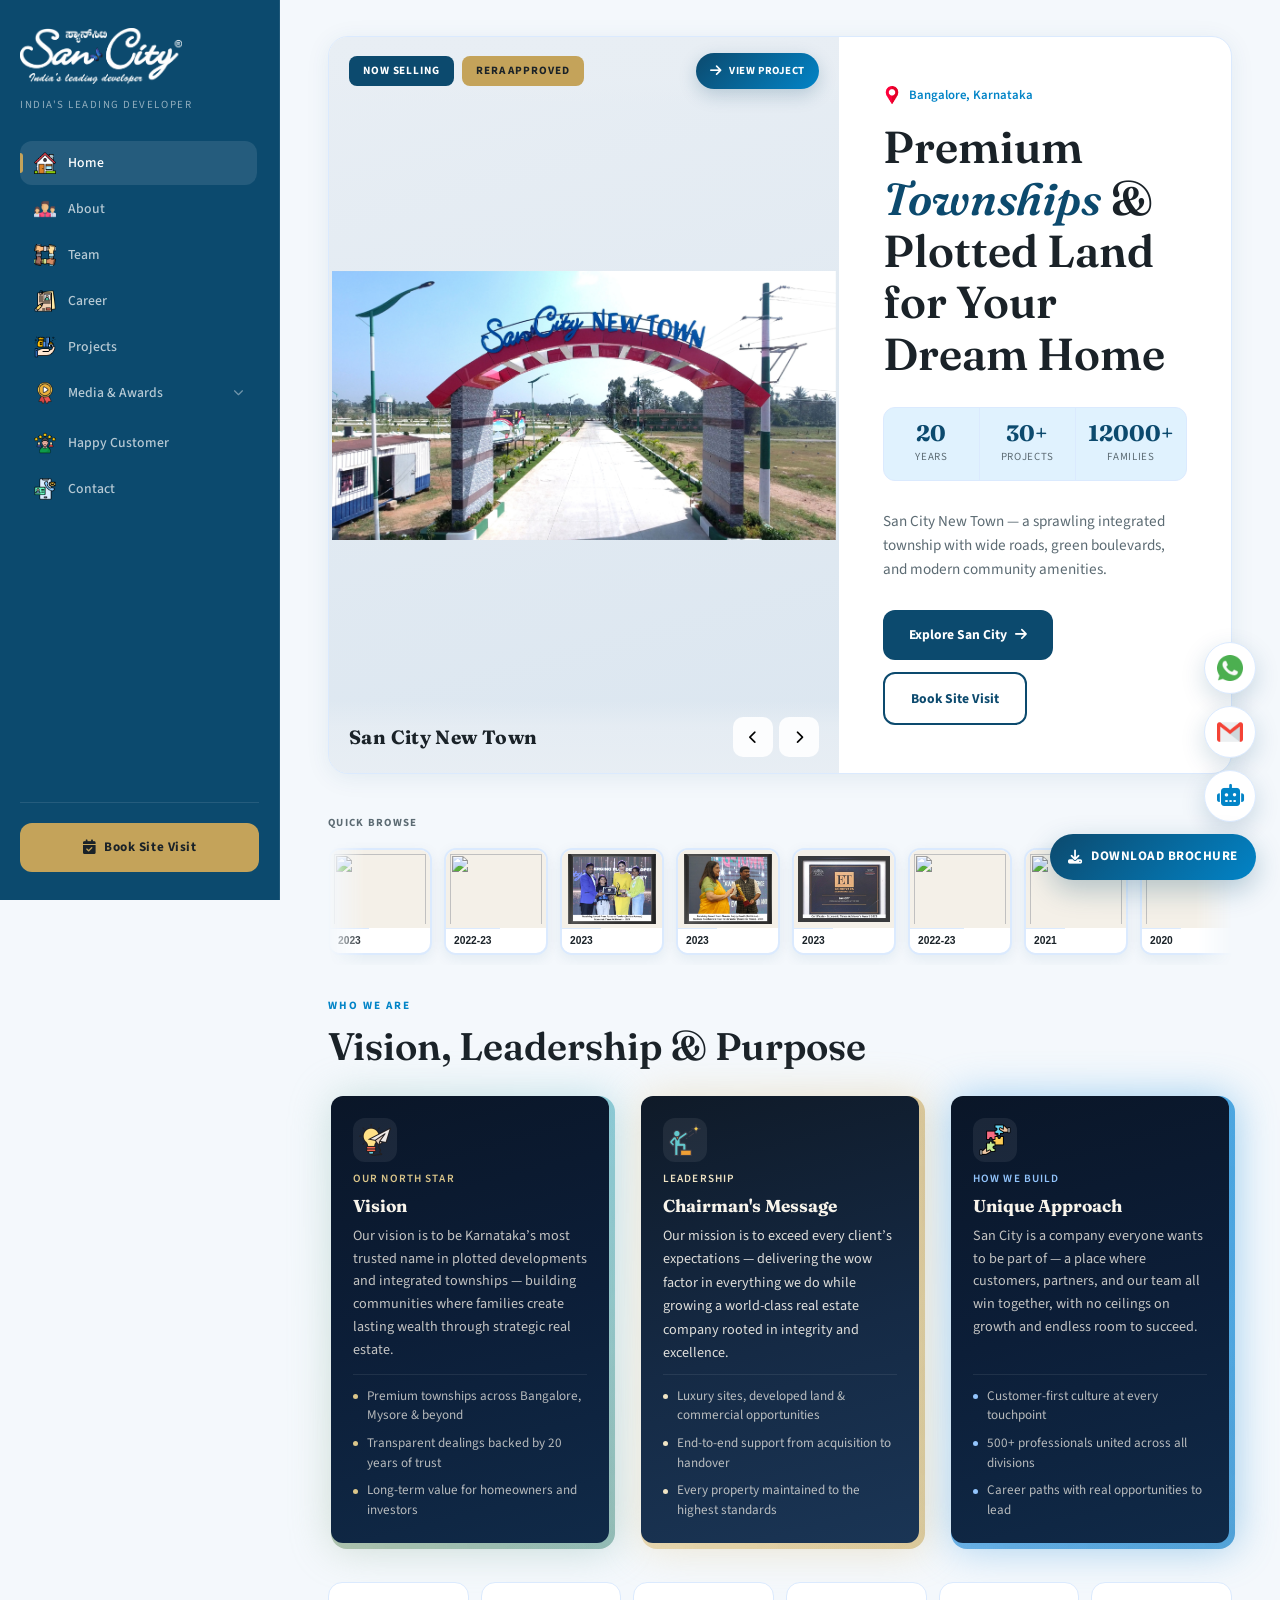
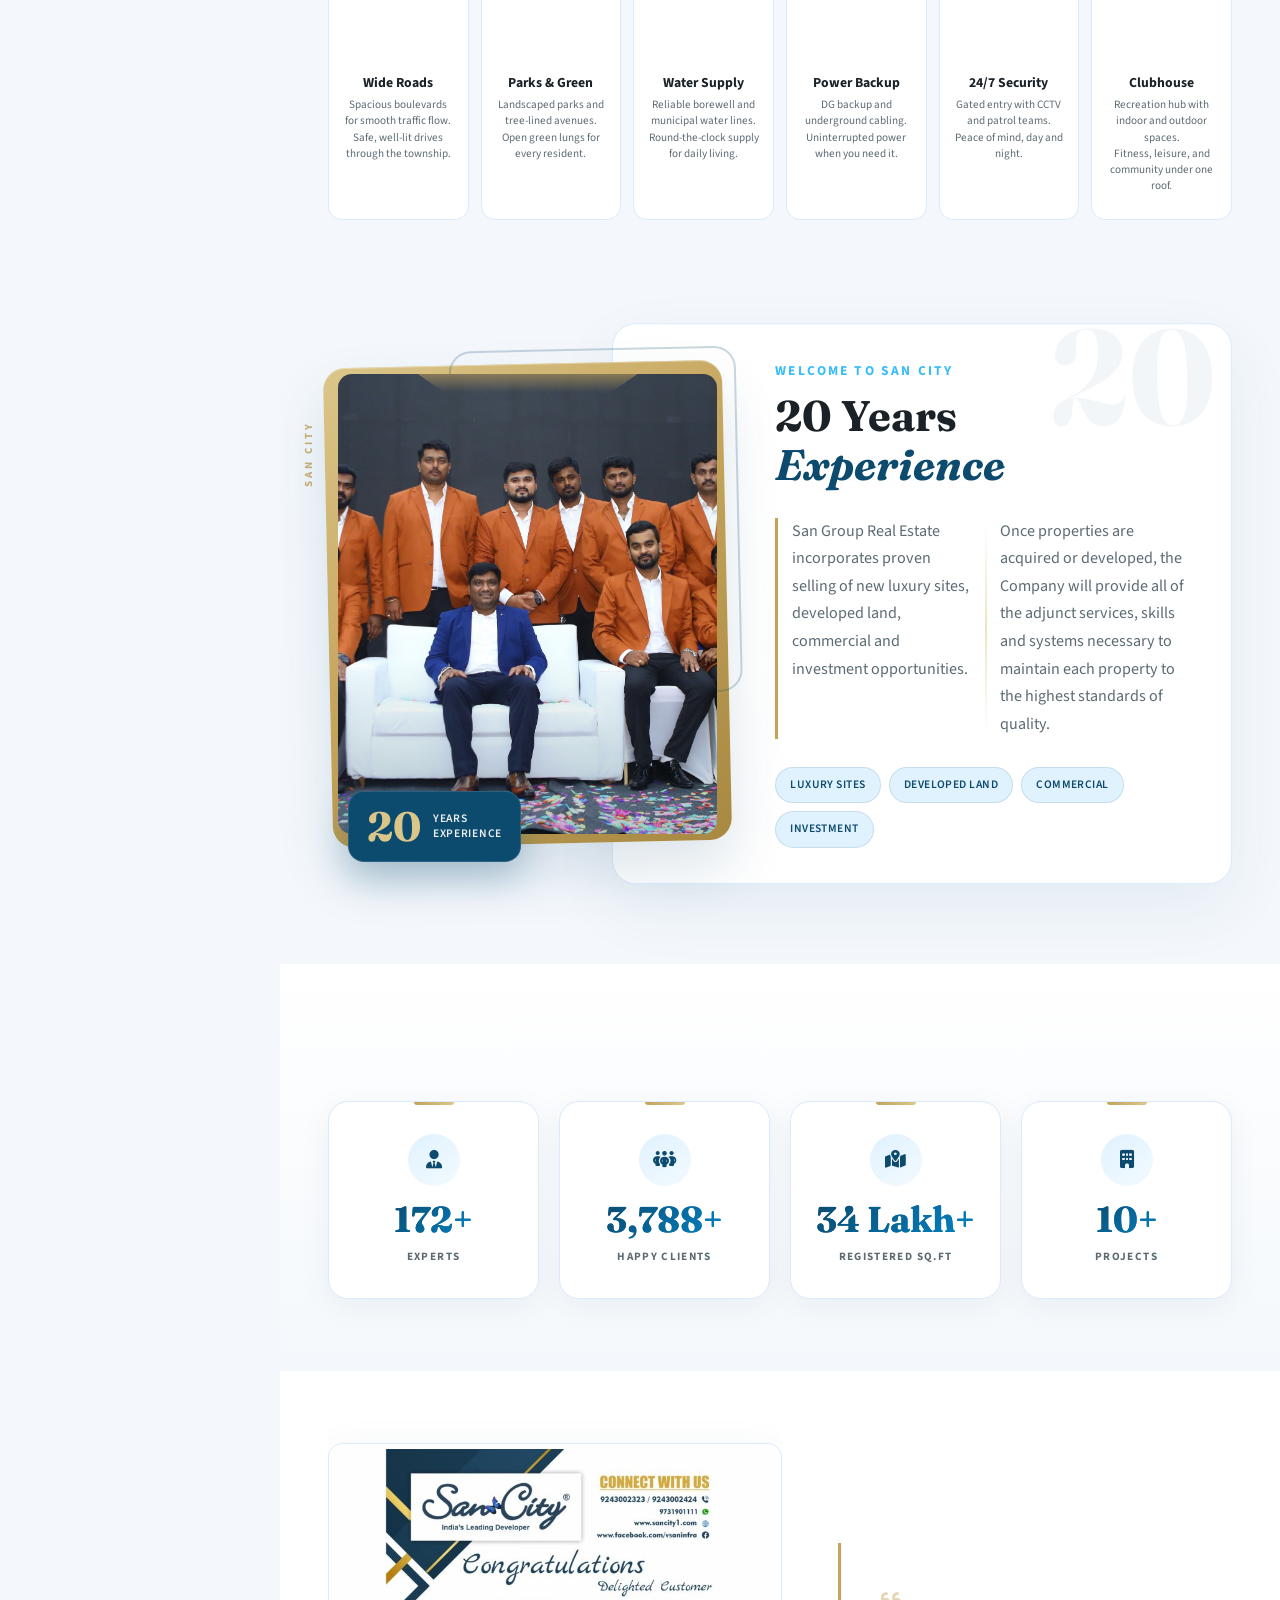
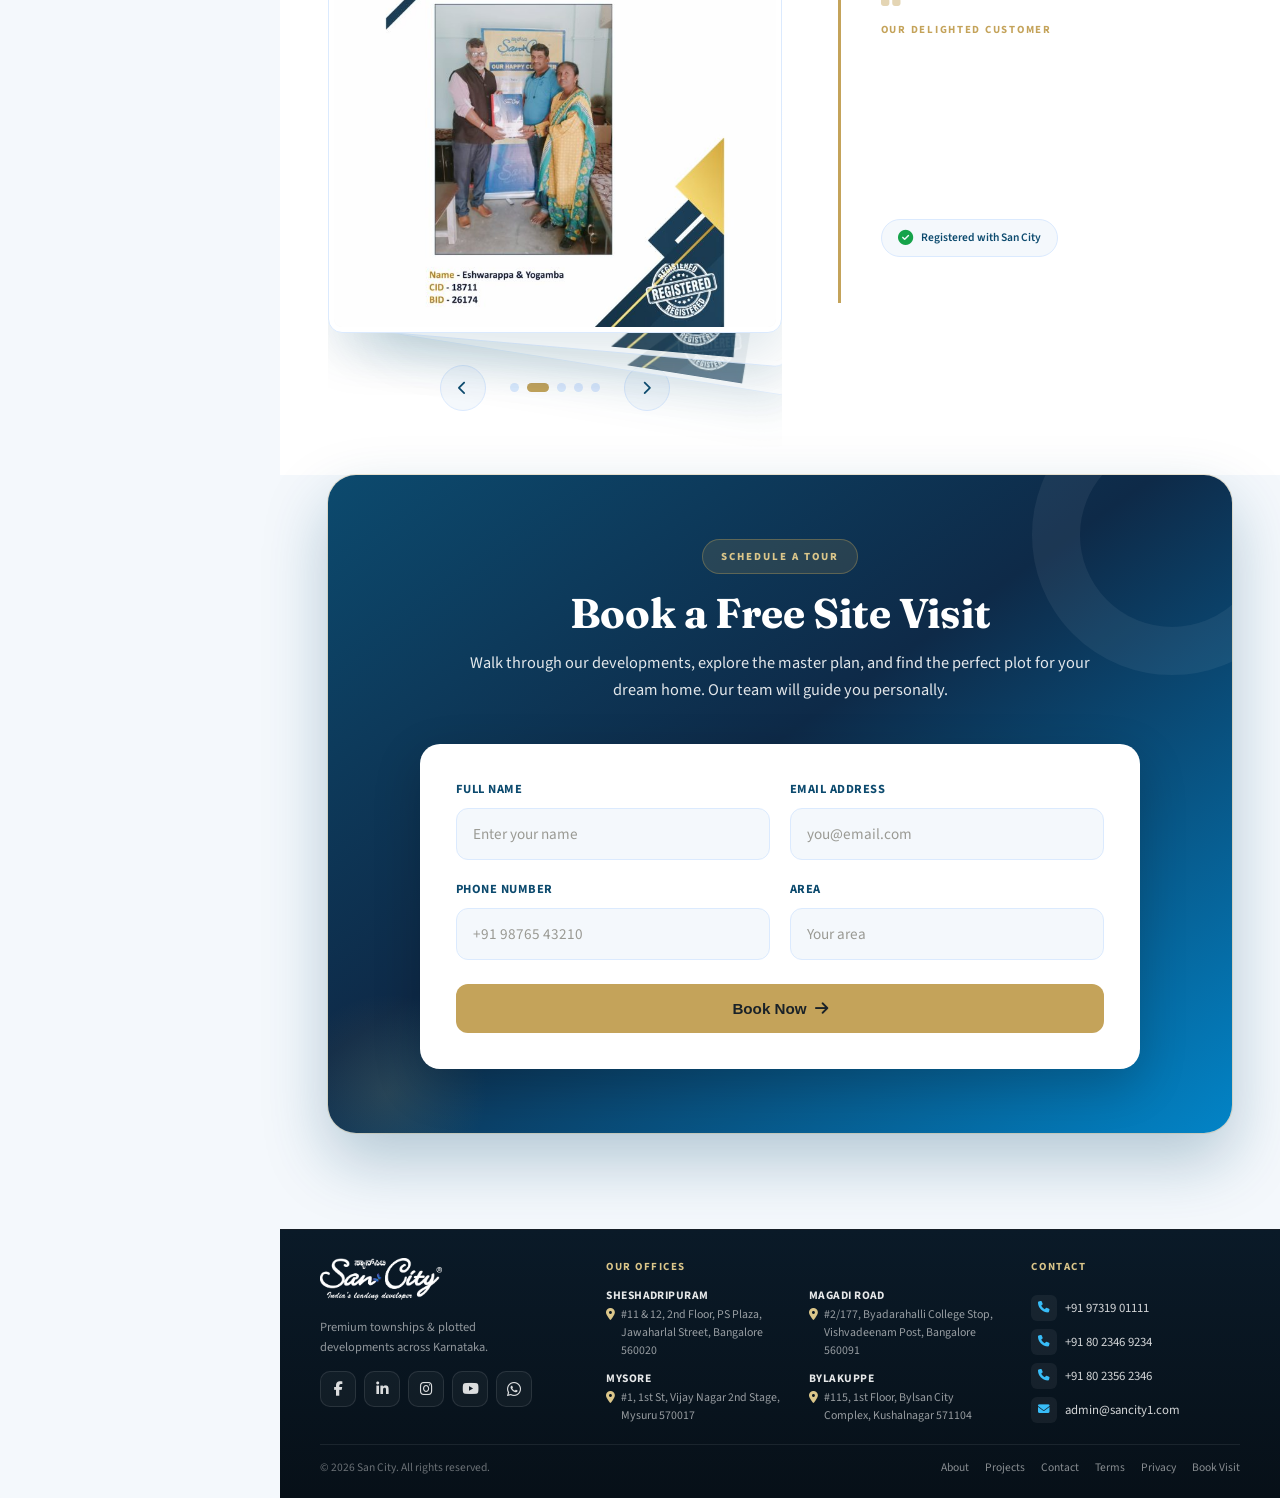
==== commit 1048a877: "Initial commit: SanCity frontend" ====
--- a/index.html
+++ b/index.html
@@ -1265,321 +1265,324 @@
       margin-bottom: 8px;
     }
 
-    /* Impact stats — split ledger above About */
+    /* Impact stats — unified metric cards */
     .impact-section {
-      padding: clamp(40px, 5vw, 56px) clamp(16px, 4vw, 48px);
-    }
-    .impact-panel {
-      max-width: 1140px;
+      padding: clamp(48px, 6vw, 72px) clamp(16px, 4vw, 48px);
+      background: linear-gradient(180deg, var(--white) 0%, var(--sand) 100%);
+    }
+    .impact-head {
+      max-width: 640px;
+      margin: 0 auto clamp(28px, 4vw, 40px);
+      text-align: center;
+    }
+    .impact-eyebrow {
+      display: inline-block;
+      font-size: 0.68rem;
+      font-weight: 700;
+      letter-spacing: 0.16em;
+      text-transform: uppercase;
+      color: var(--gold);
+    }
+    .impact-grid {
+      max-width: 1080px;
       margin: 0 auto;
       display: grid;
-      grid-template-columns: 1fr 1fr;
-      border-radius: 22px;
-      overflow: hidden;
+      grid-template-columns: repeat(4, 1fr);
+      gap: clamp(14px, 2vw, 20px);
+    }
+    .impact-card {
       position: relative;
-      box-shadow:
-        0 28px 64px rgba(12, 74, 110, 0.14),
-        0 0 0 1px rgba(12, 74, 110, 0.06);
-    }
-    .impact-panel::after {
+      text-align: center;
+      padding: clamp(24px, 3vw, 32px) clamp(16px, 2vw, 20px);
+      background: var(--white);
+      border: 1px solid var(--border);
+      border-radius: 20px;
+      box-shadow: 0 8px 32px rgba(12, 74, 110, 0.06);
+      transition: transform 0.35s var(--ease), box-shadow 0.35s var(--ease), border-color 0.35s var(--ease);
+    }
+    .impact-card::before {
       content: '';
       position: absolute;
-      top: 8%;
-      bottom: 8%;
+      top: 0;
       left: 50%;
-      width: 2px;
       transform: translateX(-50%);
-      background: linear-gradient(180deg, transparent, var(--gold-light), var(--gold), transparent);
-      z-index: 2;
+      width: 40px;
+      height: 3px;
+      border-radius: 0 0 4px 4px;
+      background: linear-gradient(90deg, var(--gold), var(--gold-light));
+    }
+    .impact-card:hover {
+      transform: translateY(-6px);
+      border-color: rgba(196, 163, 90, 0.35);
+      box-shadow: 0 20px 48px rgba(12, 74, 110, 0.1);
+    }
+    .impact-card__icon {
+      width: 52px;
+      height: 52px;
+      margin: 0 auto 16px;
+      border-radius: 50%;
+      display: grid;
+      place-items: center;
+      background: linear-gradient(145deg, var(--sage) 0%, rgba(224, 242, 254, 0.4) 100%);
+      color: var(--green);
+      font-size: 1.15rem;
+    }
+    .impact-num {
+      font-family: 'Fraunces', serif;
+      font-size: clamp(1.75rem, 2.8vw, 2.35rem);
+      font-weight: 700;
+      line-height: 1;
+    }
+    .impact-num,
+    .impact-num .impact-counter {
+      background: linear-gradient(135deg, var(--green) 0%, var(--green-mid) 100%);
+      -webkit-background-clip: text;
+      -webkit-text-fill-color: transparent;
+      background-clip: text;
+    }
+    .impact-label {
+      font-size: 0.7rem;
+      font-weight: 700;
+      letter-spacing: 0.12em;
+      text-transform: uppercase;
+      margin-top: 10px;
+      color: var(--muted);
+    }
+
+    /* Happy customers — stacked deck carousel */
+    .hc-deck {
+      padding: clamp(40px, 5vw, 68px) clamp(16px, 4vw, 48px);
+      background: var(--white);
+      position: relative;
+      overflow: hidden;
+      scroll-margin-top: 88px;
+    }
+    .hc-deck::before {
+      content: '';
+      position: absolute;
+      width: clamp(300px, 42vw, 460px);
+      height: clamp(300px, 42vw, 460px);
+      border-radius: 50%;
+      background: radial-gradient(circle, rgba(196, 163, 90, 0.1) 0%, transparent 70%);
+      top: 50%;
+      left: 28%;
+      transform: translate(-50%, -50%);
       pointer-events: none;
     }
-    .impact-half {
-      padding: clamp(28px, 4vw, 42px) clamp(24px, 3.5vw, 40px);
+    .hc-deck__wrap {
+      max-width: 1080px;
+      margin: 0 auto;
+      position: relative;
+      z-index: 1;
+    }
+    .hc-deck__layout {
+      display: grid;
+      grid-template-columns: minmax(0, 1.15fr) minmax(0, 1fr);
+      gap: clamp(28px, 5vw, 56px);
+      align-items: center;
+    }
+    .hc-deck__visual {
+      display: flex;
+      flex-direction: column;
+      align-items: center;
+      width: 100%;
+      max-width: 100%;
+      overflow-x: clip;
+    }
+    .hc-deck__zone {
+      width: 100%;
+      max-width: 100%;
+      display: flex;
+      align-items: center;
+      justify-content: center;
+      touch-action: pan-y;
+      overflow-x: clip;
+      padding: 8px 0 4px;
+    }
+    .hc-deck__stack {
+      position: relative;
+      width: min(100%, clamp(280px, 38vw, 460px));
+      max-width: 460px;
+      aspect-ratio: 5 / 5.4;
+      height: auto;
+    }
+    .hc-deck__card {
+      position: absolute;
+      inset: 0;
+      margin: 0;
+      padding: 5px;
+      background: var(--white);
+      border-radius: 14px;
+      border: 1px solid var(--border);
+      box-shadow: 0 20px 48px rgba(12, 74, 110, 0.12);
+      transition: transform 0.55s var(--ease), opacity 0.45s ease;
+      transform-origin: center bottom;
+      will-change: transform, opacity;
+      overflow: hidden;
+    }
+    .hc-deck__card img {
+      width: 100%;
+      height: 100%;
+      object-fit: cover;
+      object-position: top center;
+      border-radius: 8px;
+      background: #faf8f4;
+      display: block;
+    }
+    .hc-deck__card[data-pos="0"] {
+      transform: translate(0, 0) rotate(0deg) scale(1);
+      z-index: 5;
+      opacity: 1;
+    }
+    .hc-deck__card[data-pos="1"] {
+      transform: translate(18px, 16px) rotate(5deg) scale(0.95);
+      z-index: 4;
+      opacity: 0.88;
+    }
+    .hc-deck__card[data-pos="2"] {
+      transform: translate(36px, 32px) rotate(9deg) scale(0.9);
+      z-index: 3;
+      opacity: 0.65;
+    }
+    .hc-deck__card[data-pos="hidden"] {
+      transform: translate(54px, 48px) rotate(12deg) scale(0.85);
+      opacity: 0;
+      z-index: 0;
+      pointer-events: none;
+    }
+    .hc-deck__card.is-exit-next {
+      transform: translateX(-125%) rotate(-14deg) scale(0.9) !important;
+      opacity: 0 !important;
+      z-index: 6;
+    }
+    .hc-deck__card.is-exit-prev {
+      transform: translateX(125%) rotate(14deg) scale(0.9) !important;
+      opacity: 0 !important;
+      z-index: 6;
+    }
+    .hc-deck__foot {
+      display: flex;
+      align-items: center;
+      justify-content: center;
+      gap: clamp(16px, 3vw, 24px);
+      margin-top: clamp(20px, 3vw, 28px);
+    }
+    .hc-deck__btn {
+      width: 46px;
+      height: 46px;
+      border: 1px solid var(--border);
+      border-radius: 50%;
+      background: var(--sand);
+      color: var(--green);
+      cursor: pointer;
+      display: grid;
+      place-items: center;
+      font-size: 0.88rem;
+      transition: background 0.3s, border-color 0.3s, color 0.3s, transform 0.3s;
+      -webkit-tap-highlight-color: transparent;
+    }
+    .hc-deck__btn:hover {
+      background: var(--green);
+      border-color: var(--green);
+      color: #fff;
+      transform: scale(1.06);
+    }
+    .hc-deck__dots {
+      display: flex;
+      align-items: center;
+      gap: 8px;
+    }
+    .hc-deck__dot {
+      width: 9px;
+      height: 9px;
+      padding: 0;
+      border: none;
+      border-radius: 50%;
+      background: var(--border);
+      cursor: pointer;
+      transition: background 0.3s, transform 0.3s, width 0.3s;
+      -webkit-tap-highlight-color: transparent;
+    }
+    .hc-deck__dot.is-active {
+      background: var(--gold);
+      width: 22px;
+      border-radius: 999px;
+    }
+    .hc-deck__info {
       display: flex;
       flex-direction: column;
       justify-content: center;
-      gap: clamp(22px, 3vw, 32px);
-    }
-    .impact-half--trust {
-      background:
-        radial-gradient(circle at 12% 88%, rgba(196, 163, 90, 0.18) 0%, transparent 42%),
-        linear-gradient(155deg, #0c1a30 0%, var(--green) 52%, var(--green-mid) 100%);
-      color: #fff;
-    }
-    .impact-half--scale {
-      background:
-        radial-gradient(circle at 88% 12%, rgba(196, 163, 90, 0.22) 0%, transparent 40%),
-        linear-gradient(155deg, #faf7f1 0%, var(--sand) 55%, #ebe4d6 100%);
-      color: var(--ink);
-    }
-    .impact-stat {
-      display: flex;
-      align-items: center;
-      gap: clamp(14px, 2vw, 18px);
-    }
-    .impact-icon {
-      width: 54px;
-      height: 54px;
-      flex-shrink: 0;
-      border-radius: 16px;
-      display: grid;
-      place-items: center;
-      background: rgba(255, 255, 255, 0.1);
-      border: 1px solid rgba(255, 255, 255, 0.14);
-      box-shadow: inset 0 1px 0 rgba(255, 255, 255, 0.12);
-    }
-    .impact-half--scale .impact-icon {
-      background: var(--white);
-      border-color: var(--border);
-      box-shadow: 0 6px 18px rgba(12, 74, 110, 0.08);
-    }
-    .impact-icon img {
-      width: 30px;
-      height: 30px;
-      object-fit: contain;
-    }
-    .impact-icon i {
-      font-size: 1.25rem;
-      color: var(--gold-light);
-    }
-    .impact-half--scale .impact-icon i {
-      color: var(--green);
-    }
-    .impact-num {
-      font-family: 'Fraunces', serif;
-      font-size: clamp(1.65rem, 2.8vw, 2.35rem);
-      font-weight: 700;
-      line-height: 1;
-      color: var(--gold-light);
-    }
-    .impact-half--scale .impact-num {
-      color: var(--green);
-    }
-    .impact-label {
+      padding: clamp(24px, 4vw, 40px) 0 clamp(24px, 4vw, 40px) clamp(28px, 4vw, 40px);
+      border-left: 3px solid var(--gold);
+      min-height: clamp(280px, 38vw, 360px);
+      position: relative;
+    }
+    .hc-deck__quote-icon {
+      font-size: 1.4rem;
+      color: var(--gold);
+      opacity: 0.45;
+      margin-bottom: 10px;
+    }
+    .hc-deck__label {
+      display: block;
       font-size: 0.68rem;
       font-weight: 700;
-      letter-spacing: 0.14em;
+      letter-spacing: 0.16em;
       text-transform: uppercase;
-      margin-top: 6px;
-      opacity: 0.88;
-    }
-    .impact-half--scale .impact-label {
-      color: var(--muted);
-      opacity: 1;
-    }
-
-    /* Happy customers — cinematic theater reel (one at a time) */
-    .stage-section {
-      padding: clamp(56px, 7vw, 88px) clamp(16px, 4vw, 48px);
-      background: var(--sand);
-    }
-    .stage-theater {
-      position: relative;
-      max-width: min(680px, 100%);
-      margin: 0 auto;
-      border-radius: clamp(20px, 3vw, 28px);
-      overflow: hidden;
-      background: linear-gradient(168deg, #0e2a48 0%, #0a1f38 48%, #061220 100%);
-      box-shadow:
-        0 0 0 1px rgba(196, 163, 90, 0.2),
-        0 32px 80px rgba(6, 22, 18, 0.35);
-      min-height: min(640px, 88vh);
-      display: flex;
-      flex-direction: column;
-    }
-    .stage-ambient {
-      position: absolute;
-      inset: -20%;
-      background-size: cover;
-      background-position: center;
-      filter: blur(48px) saturate(1.2);
-      opacity: 0.35;
-      transform: scale(1.15);
-      transition: background-image 0.6s ease;
-      pointer-events: none;
-    }
-    .stage-ambient::after {
-      content: '';
-      position: absolute;
-      inset: 0;
-      background: linear-gradient(180deg, rgba(6, 22, 18, 0.5) 0%, rgba(6, 22, 18, 0.85) 100%);
-    }
-    .stage-spotlight {
-      position: absolute;
-      top: -10%;
-      left: 50%;
-      transform: translateX(-50%);
-      width: 120%;
-      height: 55%;
-      background: radial-gradient(ellipse at 50% 0%, rgba(196, 163, 90, 0.22) 0%, transparent 65%);
-      pointer-events: none;
-      z-index: 1;
-    }
-    .stage-stories {
-      position: relative;
-      z-index: 3;
-      display: flex;
-      gap: 5px;
-      padding: clamp(16px, 2.5vw, 22px) clamp(16px, 3vw, 24px) 0;
-    }
-    .stage-bar {
-      flex: 1;
-      height: 4px;
-      border: none;
-      border-radius: 999px;
-      background: rgba(255, 255, 255, 0.18);
-      padding: 0;
-      cursor: pointer;
-      overflow: hidden;
-      -webkit-tap-highlight-color: transparent;
-    }
-    .stage-bar-fill {
-      display: block;
-      height: 100%;
-      width: 0;
-      border-radius: inherit;
-      background: linear-gradient(90deg, var(--gold-light), var(--gold));
-    }
-    .stage-bar.done .stage-bar-fill {
-      width: 100%;
-      background: rgba(255, 255, 255, 0.55);
-    }
-    .stage-bar.active .stage-bar-fill { width: 100%; }
-    .stage-bar.active.is-timing .stage-bar-fill {
-      width: 0;
-      animation: stage-bar-fill 6s linear forwards;
-    }
-    @keyframes stage-bar-fill { to { width: 100%; } }
-    .stage-viewport {
-      position: relative;
-      z-index: 2;
-      flex: 1;
-      display: flex;
-      align-items: center;
-      justify-content: center;
-      padding: clamp(20px, 4vw, 36px) clamp(12px, 3vw, 24px);
-      min-height: clamp(380px, 52vh, 480px);
-    }
-    .stage-zone {
-      position: absolute;
-      top: 0;
-      bottom: 0;
-      width: 28%;
-      border: none;
-      background: transparent;
-      cursor: pointer;
-      z-index: 4;
-      -webkit-tap-highlight-color: transparent;
-    }
-    .stage-zone--prev { left: 0; }
-    .stage-zone--next { right: 0; }
-    .stage-zone::after {
-      content: '';
-      position: absolute;
-      top: 50%;
-      transform: translateY(-50%);
-      width: 36px;
-      height: 36px;
-      border-radius: 50%;
-      border: 1px solid rgba(255, 255, 255, 0.25);
-      background: rgba(255, 255, 255, 0.08);
-      opacity: 0;
-      transition: opacity 0.3s, background 0.3s;
-      background-repeat: no-repeat;
-      background-position: center;
-      background-size: 10px;
-    }
-    .stage-theater:hover .stage-zone::after { opacity: 1; }
-    .stage-zone:hover::after { background-color: rgba(196, 163, 90, 0.25); border-color: var(--gold-light); }
-    .stage-zone--prev::after {
-      left: clamp(8px, 2vw, 16px);
-      background-image: url("data:image/svg+xml,%3Csvg xmlns='http://www.w3.org/2000/svg' fill='none' viewBox='0 0 24 24' stroke='%23fff'%3E%3Cpath stroke-linecap='round' stroke-linejoin='round' stroke-width='2.5' d='M15 19l-7-7 7-7'/%3E%3C/svg%3E");
-    }
-    .stage-zone--next::after {
-      right: clamp(8px, 2vw, 16px);
-      background-image: url("data:image/svg+xml,%3Csvg xmlns='http://www.w3.org/2000/svg' fill='none' viewBox='0 0 24 24' stroke='%23fff'%3E%3Cpath stroke-linecap='round' stroke-linejoin='round' stroke-width='2.5' d='M9 5l7 7-7 7'/%3E%3C/svg%3E");
-    }
-    .stage-stack {
-      position: relative;
-      width: min(320px, 78vw);
-      perspective: 1200px;
-    }
-    .stage-ghost {
-      position: absolute;
-      inset: 8px -8px -8px 8px;
-      background: rgba(255, 255, 255, 0.06);
-      border-radius: 10px;
-      border: 1px solid rgba(255, 255, 255, 0.08);
-      transform: rotate(3deg) scale(0.96);
-      pointer-events: none;
-    }
-    .stage-card {
-      position: relative;
-      background: #fff;
-      padding: clamp(8px, 1.5vw, 12px);
-      border-radius: 10px;
-      box-shadow: 0 24px 56px rgba(0, 0, 0, 0.45);
-      transform-style: preserve-3d;
-      transition: transform 0.55s var(--ease);
-    }
-    .stage-card.is-flip-out {
-      transform: rotateY(-88deg) scale(0.94);
-      opacity: 0;
-    }
-    .stage-card.is-flip-in {
-      animation: stage-flip-in 0.65s var(--ease) forwards;
-    }
-    @keyframes stage-flip-in {
-      from { transform: rotateY(88deg) scale(0.94); opacity: 0; }
-      to { transform: rotateY(0deg) scale(1); opacity: 1; }
-    }
-    .stage-card img {
-      width: 100%;
-      display: block;
-      aspect-ratio: 3 / 4;
-      object-fit: contain;
-      background: #f8f6f2;
-      border-radius: 6px;
-    }
-    .stage-plaque {
-      position: relative;
-      z-index: 3;
-      text-align: center;
-      padding: clamp(18px, 3vw, 26px) clamp(20px, 4vw, 32px) clamp(22px, 3.5vw, 30px);
-      background: linear-gradient(180deg, transparent 0%, rgba(0, 0, 0, 0.25) 100%);
-      border-top: 1px solid rgba(196, 163, 90, 0.25);
-    }
-    .stage-plaque-tag {
-      display: block;
-      font-size: 0.62rem;
-      font-weight: 800;
-      letter-spacing: 0.2em;
-      text-transform: uppercase;
-      color: var(--gold-light);
-      margin-bottom: 4px;
-    }
-    .stage-plaque-label {
-      font-size: clamp(0.95rem, 2vw, 1.1rem);
-      font-weight: 600;
-      color: rgba(255, 255, 255, 0.88);
-      margin: 0 0 8px;
-      letter-spacing: 0.04em;
-    }
-    .stage-plaque-name {
+      color: var(--gold);
+      margin-bottom: 14px;
+    }
+    .hc-deck__name {
       font-family: 'Fraunces', serif;
-      font-size: clamp(1.2rem, 2.4vw, 1.55rem);
+      font-size: clamp(1.75rem, 3.2vw, 2.45rem);
       font-weight: 700;
-      color: #fff;
+      color: var(--green);
       line-height: 1.2;
       margin: 0;
       transition: opacity 0.35s var(--ease), transform 0.35s var(--ease);
     }
-    .stage-plaque-name.is-changing {
+    .hc-deck__name::after {
+      content: '';
+      display: block;
+      width: 44px;
+      height: 2px;
+      margin-top: 14px;
+      background: linear-gradient(90deg, var(--gold), transparent);
+      border-radius: 2px;
+    }
+    .hc-deck__name.is-changing {
+      opacity: 0;
+      transform: translateY(10px);
+    }
+    .hc-deck__desc {
+      margin: 16px 0 0;
+      font-size: clamp(0.88rem, 1.1vw, 0.95rem);
+      line-height: 1.65;
+      color: var(--muted);
+      max-width: 38ch;
+      transition: opacity 0.35s var(--ease), transform 0.35s var(--ease);
+    }
+    .hc-deck__desc.is-changing {
       opacity: 0;
       transform: translateY(8px);
     }
-    .stage-plaque-name[hidden] {
-      display: none;
+    .hc-deck__badge {
+      display: inline-flex;
+      align-items: center;
+      gap: 8px;
+      margin-top: 18px;
+      padding: 9px 16px;
+      border-radius: 999px;
+      background: var(--sand);
+      border: 1px solid var(--border);
+      font-size: 0.72rem;
+      font-weight: 600;
+      color: var(--green);
+      width: fit-content;
+    }
+    .hc-deck__badge i {
+      color: #16a34a;
+      font-size: 0.95rem;
     }
     .nav-anchor {
       scroll-margin-top: 100px;
@@ -2199,6 +2202,9 @@
       .hero-info h1 { font-size: clamp(1.75rem, 4vw, 2.4rem); }
       .projects { margin-left: 32px; margin-right: 32px; padding: 36px; }
       .visit-cta { margin-left: 32px; margin-right: 32px; padding: 44px 36px; }
+      .hc-deck__layout { gap: clamp(20px, 4vw, 40px); }
+      .hc-deck__stack { width: min(100%, clamp(260px, 36vw, 420px)); }
+      .hc-deck__info { padding-left: clamp(20px, 3vw, 32px); min-height: 0; }
     }
 
     @media (max-width: 1100px) {
@@ -2292,6 +2298,38 @@
       .visit-cta {
         margin: 0 clamp(16px, 4vw, 32px) 64px;
         padding: 40px clamp(24px, 4vw, 40px);
+      }
+      .hc-deck {
+        padding: clamp(36px, 5vw, 56px) clamp(16px, 4vw, 32px);
+      }
+      .hc-deck__layout {
+        grid-template-columns: 1fr;
+        gap: 28px;
+      }
+      .hc-deck__info {
+        border-left: none;
+        border-top: 3px solid var(--gold);
+        padding: 28px 0 0;
+        min-height: 0;
+        text-align: center;
+        align-items: center;
+      }
+      .hc-deck__name::after {
+        margin-inline: auto;
+      }
+      .hc-deck__desc { max-width: 42rem; }
+      .hc-deck__stack {
+        width: min(100%, clamp(300px, 72vw, 400px));
+        max-width: 400px;
+      }
+      .hc-deck__card[data-pos="1"] {
+        transform: translate(12px, 12px) rotate(4deg) scale(0.95);
+      }
+      .hc-deck__card[data-pos="2"] {
+        transform: translate(24px, 22px) rotate(7deg) scale(0.9);
+      }
+      .hc-deck__card[data-pos="hidden"] {
+        transform: translate(36px, 32px) rotate(10deg) scale(0.85);
       }
       #career {
         margin-left: clamp(16px, 4vw, 32px) !important;
@@ -2536,24 +2574,65 @@
         width: 18px;
         background: var(--green);
       }
-      .impact-panel {
-        grid-template-columns: 1fr;
-      }
-      .impact-panel::after { display: none; }
-      .impact-half {
-        gap: 20px;
-        padding: 24px 20px;
-      }
-      .impact-icon {
-        width: 48px;
-        height: 48px;
-        border-radius: 14px;
+      .impact-grid {
+        grid-template-columns: repeat(2, 1fr);
+      }
+      .impact-card {
+        padding: 22px 16px;
+      }
+      .impact-card__icon {
+        width: 46px;
+        height: 46px;
+        font-size: 1rem;
+        margin-bottom: 12px;
       }
       .impact-num { font-size: 1.55rem; }
-      .stage-theater { min-height: auto; border-radius: 18px; }
-      .stage-viewport { min-height: clamp(340px, 55vh, 420px); }
-      .stage-stack { width: min(280px, 82vw); }
-      .stage-zone::after { opacity: 0.6; }
+      .hc-deck {
+        padding: 36px 16px 44px;
+      }
+      .hc-deck::before {
+        width: min(90vw, 320px);
+        height: min(90vw, 320px);
+        left: 50%;
+        top: 32%;
+      }
+      .hc-deck__layout { gap: 22px; }
+      .hc-deck__info {
+        padding: 22px 8px 0;
+      }
+      .hc-deck__name { font-size: clamp(1.5rem, 6vw, 1.85rem); }
+      .hc-deck__desc {
+        font-size: 0.9rem;
+        line-height: 1.6;
+        max-width: 100%;
+        padding: 0 4px;
+      }
+      .hc-deck__stack {
+        width: min(100%, clamp(280px, 88vw, 360px));
+        max-width: 360px;
+      }
+      .hc-deck__card[data-pos="1"] {
+        transform: translate(8px, 8px) rotate(3deg) scale(0.95);
+      }
+      .hc-deck__card[data-pos="2"] {
+        transform: translate(16px, 14px) rotate(6deg) scale(0.9);
+      }
+      .hc-deck__card[data-pos="hidden"] {
+        transform: translate(24px, 20px) rotate(8deg) scale(0.85);
+      }
+      .hc-deck__zone { padding: 4px 0; }
+      .hc-deck__foot {
+        margin-top: 16px;
+        gap: 14px;
+        width: 100%;
+        max-width: min(100%, 360px);
+      }
+      .hc-deck__btn {
+        width: 42px;
+        height: 42px;
+        font-size: 0.82rem;
+      }
+      .hc-deck__dot.is-active { width: 18px; }
       .section { padding: 48px 16px; }
       .section-title { font-size: 1.65rem; }
       .masterplan { padding: 20px 16px; }
@@ -2592,6 +2671,41 @@
       .about-point { padding: 14px; }
       .tab-btn { padding: 10px 14px; font-size: 0.75rem; }
       .plot-grid { grid-template-columns: repeat(4, 1fr); }
+      .impact-grid { grid-template-columns: 1fr; }
+      .hc-deck { padding: 32px 14px 40px; }
+      .hc-deck__stack {
+        width: min(100%, clamp(260px, 92vw, 320px));
+        max-width: 320px;
+      }
+      .hc-deck__name { font-size: 1.45rem; }
+      .hc-deck__label { font-size: 0.62rem; letter-spacing: 0.14em; }
+      .hc-deck__badge { font-size: 0.68rem; padding: 8px 14px; }
+      .hc-deck__foot { max-width: 320px; }
+      .hc-deck__btn { width: 38px; height: 38px; }
+    }
+
+    /* Landscape phones — side-by-side compact */
+    @media (max-width: 900px) and (max-height: 500px) and (orientation: landscape) {
+      .hc-deck__layout {
+        grid-template-columns: minmax(0, 1fr) minmax(0, 1.1fr);
+        gap: 20px;
+        align-items: center;
+      }
+      .hc-deck__info {
+        border-top: none;
+        border-left: 3px solid var(--gold);
+        padding: 0 0 0 20px;
+        text-align: left;
+        align-items: flex-start;
+      }
+      .hc-deck__name::after { margin-inline: 0; }
+      .hc-deck__stack {
+        width: min(100%, 220px);
+        max-width: 220px;
+      }
+      .hc-deck__desc { font-size: 0.82rem; margin-top: 10px; }
+      .hc-deck__badge { margin-top: 12px; }
+      .hc-deck__foot { margin-top: 10px; }
     }
 
     /* Landscape phones */
@@ -2916,77 +3030,54 @@
 
     <!-- Impact stats -->
     <section class="impact-section" id="impact">
-      <div class="impact-panel reveal">
-        <div class="impact-half impact-half--trust">
-          <article class="impact-stat">
-            <div class="impact-icon"><img src="icons/team.png" alt="" /></div>
-            <div>
-              <div class="impact-num"><span class="impact-counter" data-t="500" data-suffix="+">0</span></div>
-              <p class="impact-label">Experts</p>
-            </div>
-          </article>
-          <article class="impact-stat">
-            <div class="impact-icon"><i class="fa-solid fa-people-group" aria-hidden="true"></i></div>
-            <div>
-              <div class="impact-num"><span class="impact-counter" data-t="11000" data-suffix="+" data-comma="true">0</span></div>
-              <p class="impact-label">Happy Clients</p>
-            </div>
-          </article>
-        </div>
-        <div class="impact-half impact-half--scale">
-          <article class="impact-stat">
-            <div class="impact-icon"><img src="icons/location.png" alt="" /></div>
-            <div>
-              <div class="impact-num"><span class="impact-counter" data-t="100" data-suffix=" Lakh+">0</span></div>
-              <p class="impact-label">Registered Sq.Ft</p>
-            </div>
-          </article>
-          <article class="impact-stat">
-            <div class="impact-icon"><img src="icons/projects.png" alt="" /></div>
-            <div>
-              <div class="impact-num"><span class="impact-counter" data-t="30" data-suffix="+">0</span></div>
-              <p class="impact-label">Projects</p>
-            </div>
-          </article>
-        </div>
+      <div class="impact-head reveal">
+        <span class="impact-eyebrow">Our Impact</span>
+      </div>
+      <div class="impact-grid reveal">
+        <article class="impact-card">
+          <div class="impact-card__icon"><i class="fa-solid fa-user-tie" aria-hidden="true"></i></div>
+          <div class="impact-num"><span class="impact-counter" data-t="500" data-suffix="+">0</span></div>
+          <p class="impact-label">Experts</p>
+        </article>
+        <article class="impact-card">
+          <div class="impact-card__icon"><i class="fa-solid fa-people-group" aria-hidden="true"></i></div>
+          <div class="impact-num"><span class="impact-counter" data-t="11000" data-suffix="+" data-comma="true">0</span></div>
+          <p class="impact-label">Happy Clients</p>
+        </article>
+        <article class="impact-card">
+          <div class="impact-card__icon"><i class="fa-solid fa-map-location-dot" aria-hidden="true"></i></div>
+          <div class="impact-num"><span class="impact-counter" data-t="100" data-suffix=" Lakh+">0</span></div>
+          <p class="impact-label">Registered Sq.Ft</p>
+        </article>
+        <article class="impact-card">
+          <div class="impact-card__icon"><i class="fa-solid fa-building" aria-hidden="true"></i></div>
+          <div class="impact-num"><span class="impact-counter" data-t="30" data-suffix="+">0</span></div>
+          <p class="impact-label">Projects</p>
+        </article>
       </div>
     </section>
 
     <!-- Our Happy Customer -->
-    <section class="stage-section" id="happy-customers">
-      <div class="section-head reveal">
-        <div>
-          <div class="section-label">Success Stories</div>
-          <h2 class="section-title">Our Happy Customer</h2>
-        </div>
-        <div class="section-line"></div>
-      </div>
-      <div class="stage-theater reveal" id="stageTheater">
-        <div class="stage-ambient" id="stageAmbient" style="background-image:url('images/happy-customer1.jpg')"></div>
-        <div class="stage-spotlight" aria-hidden="true"></div>
-        <div class="stage-stories" id="stageStories">
-          <button type="button" class="stage-bar active" data-i="0" aria-label="Customer 1"><span class="stage-bar-fill"></span></button>
-          <button type="button" class="stage-bar" data-i="1" aria-label="Customer 2"><span class="stage-bar-fill"></span></button>
-          <button type="button" class="stage-bar" data-i="2" aria-label="Customer 3"><span class="stage-bar-fill"></span></button>
-          <button type="button" class="stage-bar" data-i="3" aria-label="Customer 4"><span class="stage-bar-fill"></span></button>
-          <button type="button" class="stage-bar" data-i="4" aria-label="Customer 5"><span class="stage-bar-fill"></span></button>
-          <button type="button" class="stage-bar" data-i="5" aria-label="Customer 6"><span class="stage-bar-fill"></span></button>
-          <button type="button" class="stage-bar" data-i="6" aria-label="Customer 7"><span class="stage-bar-fill"></span></button>
-        </div>
-        <div class="stage-viewport">
-          <button type="button" class="stage-zone stage-zone--prev" id="stagePrev" aria-label="Previous customer"></button>
-          <div class="stage-stack">
-            <div class="stage-ghost" aria-hidden="true"></div>
-            <div class="stage-card" id="stageCard">
-              <img id="stageImg" src="images/happy-customer1.jpg" alt="Susheela H V — San City delighted customer" />
+    <section class="hc-deck" id="happy-customers">
+      <div class="hc-deck__wrap reveal">
+        <div class="hc-deck__layout">
+          <div class="hc-deck__visual">
+            <div class="hc-deck__zone" id="hcDeck">
+              <div class="hc-deck__stack" id="hcStack"></div>
+            </div>
+            <div class="hc-deck__foot">
+              <button type="button" class="hc-deck__btn" id="hcPrev" aria-label="Previous customer"><i class="fa-solid fa-chevron-left" aria-hidden="true"></i></button>
+              <div class="hc-deck__dots" id="hcDots"></div>
+              <button type="button" class="hc-deck__btn" id="hcNext" aria-label="Next customer"><i class="fa-solid fa-chevron-right" aria-hidden="true"></i></button>
             </div>
           </div>
-          <button type="button" class="stage-zone stage-zone--next" id="stageNext" aria-label="Next customer"></button>
-        </div>
-        <div class="stage-plaque">
-          <span class="stage-plaque-tag">Congratulations</span>
-          <p class="stage-plaque-label">Delighted Customer</p>
-          <h3 class="stage-plaque-name" id="stageName">Susheela H V</h3>
+          <div class="hc-deck__info" aria-live="polite">
+            <i class="fa-solid fa-quote-left hc-deck__quote-icon" aria-hidden="true"></i>
+            <span class="hc-deck__label">Our Delighted Customer</span>
+            <h2 class="hc-deck__name" id="hcName">Susheela H V</h2>
+            <p class="hc-deck__desc" id="hcDesc">Successfully registered her dream plot with San City and joined our growing family of happy homeowners.</p>
+            <span class="hc-deck__badge"><i class="fa-solid fa-circle-check" aria-hidden="true"></i> Registered with San City</span>
+          </div>
         </div>
       </div>
     </section>
@@ -3014,7 +3105,7 @@
             <input type="text" id="visitName" name="name" placeholder="Enter your name" required autocomplete="name" />
           </div>
           <div class="visit-field">
-            <label for="visitEmail">Email Address <span aria-hidden="true">(optional)</span></label>
+            <label for="visitEmail">Email Address</label>
             <input type="email" id="visitEmail" name="email" placeholder="you@email.com" autocomplete="email" />
           </div>
           <div class="visit-field">
@@ -3391,95 +3482,111 @@
       cObs.observe(section);
     })();
 
-    /* Happy customer — cinematic theater reel */
+    /* Happy customer — stacked deck carousel */
     (function () {
       const customers = [
-        { src: 'images/happy-customer1.jpg', alt: 'Susheela H V — San City delighted customer', name: 'Susheela H V' },
-        { src: 'images/happy-customer2.jpg', alt: 'Eshwarappa & Yogamba — San City delighted customer', name: 'Eshwarappa & Yogamba' },
-        { src: 'images/happy-customer3.jpg', alt: 'Kumar M — San City delighted customer', name: 'Kumar M' },
-        { src: 'images/happy-customer4.jpg', alt: 'Narasimha Reddy H — San City delighted customer', name: 'Narasimha Reddy H' },
-        { src: 'images/happy-customer5.jpg', alt: 'Nagaratna & Parvathi — San City delighted customer', name: 'Nagaratna & Parvathi' },
-        { src: 'images/happy-customer6.jpg', alt: 'Susheela H V — San City delighted customer', name: 'Susheela H V' },
-        { src: 'images/happy-customer7.jpg', alt: 'Eshwarappa & Yogamba — San City delighted customer', name: 'Eshwarappa & Yogamba' }
+        { src: 'images/happy-customer1.jpg', alt: 'Susheela H V — San City delighted customer', name: 'Susheela H V', desc: 'Successfully registered her dream plot with San City and joined our growing family of happy homeowners.' },
+        { src: 'images/happy-customer2.jpg', alt: 'Eshwarappa & Yogamba — San City delighted customer', name: 'Eshwarappa & Yogamba', desc: 'A delighted couple who chose San City for their family\u2019s future and registered with complete confidence.' },
+        { src: 'images/happy-customer3.jpg', alt: 'Kumar M — San City delighted customer', name: 'Kumar M', desc: 'Turned his aspiration into ownership by registering a premium site at one of our trusted San City developments.' },
+        { src: 'images/happy-customer4.jpg', alt: 'Narasimha Reddy H — San City delighted customer', name: 'Narasimha Reddy H', desc: 'Proud to be part of the San City community \u2014 his registration marks a new chapter of growth and prosperity.' },
+        { src: 'images/happy-customer5.jpg', alt: 'Nagaratna & Parvathi — San City delighted customer', name: 'Nagaratna & Parvathi', desc: 'Celebrated their registration with San City, taking a confident step toward building their dream home together.' }
       ];
-      const theater = document.getElementById('stageTheater');
-      const ambient = document.getElementById('stageAmbient');
-      const card = document.getElementById('stageCard');
-      const img = document.getElementById('stageImg');
-      const nameEl = document.getElementById('stageName');
-      const bars = document.querySelectorAll('.stage-bar');
-      const prev = document.getElementById('stagePrev');
-      const next = document.getElementById('stageNext');
-      if (!theater || !img || !card || !bars.length) return;
-
+      const deck = document.getElementById('hcDeck');
+      const stack = document.getElementById('hcStack');
+      const dotsEl = document.getElementById('hcDots');
+      const nameEl = document.getElementById('hcName');
+      const descEl = document.getElementById('hcDesc');
+      const prev = document.getElementById('hcPrev');
+      const next = document.getElementById('hcNext');
+      if (!deck || !stack || !dotsEl || !nameEl || !descEl) return;
+
+      const total = customers.length;
+      const DURATION = 2000;
+      const ANIM = 400;
+
+      stack.innerHTML = customers.map((c, i) =>
+        `<figure class="hc-deck__card" data-i="${i}" data-pos="hidden">
+          <img src="${c.src}" alt="${c.alt}" loading="${i === 0 ? 'eager' : 'lazy'}" />
+        </figure>`
+      ).join('');
+
+      dotsEl.innerHTML = customers.map((_, i) =>
+        `<button type="button" class="hc-deck__dot${i === 0 ? ' is-active' : ''}" data-i="${i}" aria-label="${customers[i].name}"></button>`
+      ).join('');
+
+      const cards = stack.querySelectorAll('.hc-deck__card');
+      const dots = dotsEl.querySelectorAll('.hc-deck__dot');
       let idx = 0;
       let timer = null;
       let touchX = 0;
       let busy = false;
-      const DURATION = 6000;
-
-      function resetBars() {
-        bars.forEach((b, i) => {
-          b.classList.remove('is-timing', 'active', 'done');
-          if (i < idx) b.classList.add('done');
+
+      function wrap(n) {
+        return (n + total) % total;
+      }
+
+      function stackPos(i) {
+        const p = wrap(i - idx);
+        return p > 2 ? 'hidden' : String(p);
+      }
+
+      function updateInfo() {
+        nameEl.classList.add('is-changing');
+        descEl.classList.add('is-changing');
+        setTimeout(() => {
+          nameEl.textContent = customers[idx].name;
+          descEl.textContent = customers[idx].desc;
+          nameEl.classList.remove('is-changing');
+          descEl.classList.remove('is-changing');
+        }, 200);
+      }
+
+      function layout() {
+        cards.forEach((card, i) => {
+          card.dataset.pos = stackPos(i);
+          card.classList.remove('is-exit-next', 'is-exit-prev');
         });
-        bars[idx].classList.add('active');
-        void bars[idx].offsetWidth;
-        bars[idx].classList.add('is-timing');
-      }
-
-      function show(n) {
+        dots.forEach((d, i) => d.classList.toggle('is-active', i === idx));
+        updateInfo();
+      }
+
+      function go(n, dir) {
         if (busy) return;
-        const nextIdx = (n + customers.length) % customers.length;
+        const nextIdx = wrap(n);
         if (nextIdx === idx) return;
         busy = true;
-        idx = nextIdx;
-        const c = customers[idx];
-
-        card.classList.remove('is-flip-in');
-        card.classList.add('is-flip-out');
-        nameEl.classList.add('is-changing');
-
+        const top = cards[idx];
+        const direction = dir || (nextIdx === wrap(idx + 1) ? 1 : -1);
+        top.classList.add(direction > 0 ? 'is-exit-next' : 'is-exit-prev');
+        clearTimeout(timer);
         setTimeout(() => {
-          img.src = c.src;
-          img.alt = c.alt;
-          if (ambient) ambient.style.backgroundImage = `url('${c.src}')`;
-          if (c.name) {
-            nameEl.textContent = c.name;
-            nameEl.hidden = false;
-          } else {
-            nameEl.textContent = '';
-            nameEl.hidden = true;
-          }
-          card.classList.remove('is-flip-out');
-          card.classList.add('is-flip-in');
-          nameEl.classList.remove('is-changing');
+          idx = nextIdx;
+          layout();
           busy = false;
-        }, 280);
-
-        resetBars();
-        startAuto();
+          startAuto();
+        }, ANIM);
       }
 
       function startAuto() {
         clearTimeout(timer);
-        timer = setTimeout(() => show(idx + 1), DURATION);
-      }
-
-      bars.forEach(b => b.addEventListener('click', () => show(+b.dataset.i)));
-      prev?.addEventListener('click', () => show(idx - 1));
-      next?.addEventListener('click', () => show(idx + 1));
-
-      theater.addEventListener('mouseenter', () => clearTimeout(timer));
-      theater.addEventListener('mouseleave', startAuto);
-
-      theater.addEventListener('touchstart', e => { touchX = e.changedTouches[0].clientX; }, { passive: true });
-      theater.addEventListener('touchend', e => {
+        timer = setTimeout(() => go(idx + 1, 1), DURATION);
+      }
+
+      dots.forEach((d) => d.addEventListener('click', () => go(+d.dataset.i)));
+      prev?.addEventListener('click', () => go(idx - 1, -1));
+      next?.addEventListener('click', () => go(idx + 1, 1));
+
+      deck.addEventListener('mouseenter', () => clearTimeout(timer));
+      deck.addEventListener('mouseleave', startAuto);
+
+      deck.addEventListener('touchstart', (e) => { touchX = e.changedTouches[0].clientX; }, { passive: true });
+      deck.addEventListener('touchend', (e) => {
         const dx = e.changedTouches[0].clientX - touchX;
-        if (Math.abs(dx) > 40) show(dx < 0 ? idx + 1 : idx - 1);
+        if (Math.abs(dx) > 40) go(dx < 0 ? idx + 1 : idx - 1, dx < 0 ? 1 : -1);
       }, { passive: true });
 
-      resetBars();
+      cards.forEach((card, i) => { card.dataset.pos = stackPos(i); });
+      dots.forEach((d, i) => d.classList.toggle('is-active', i === 0));
       startAuto();
     })();
 
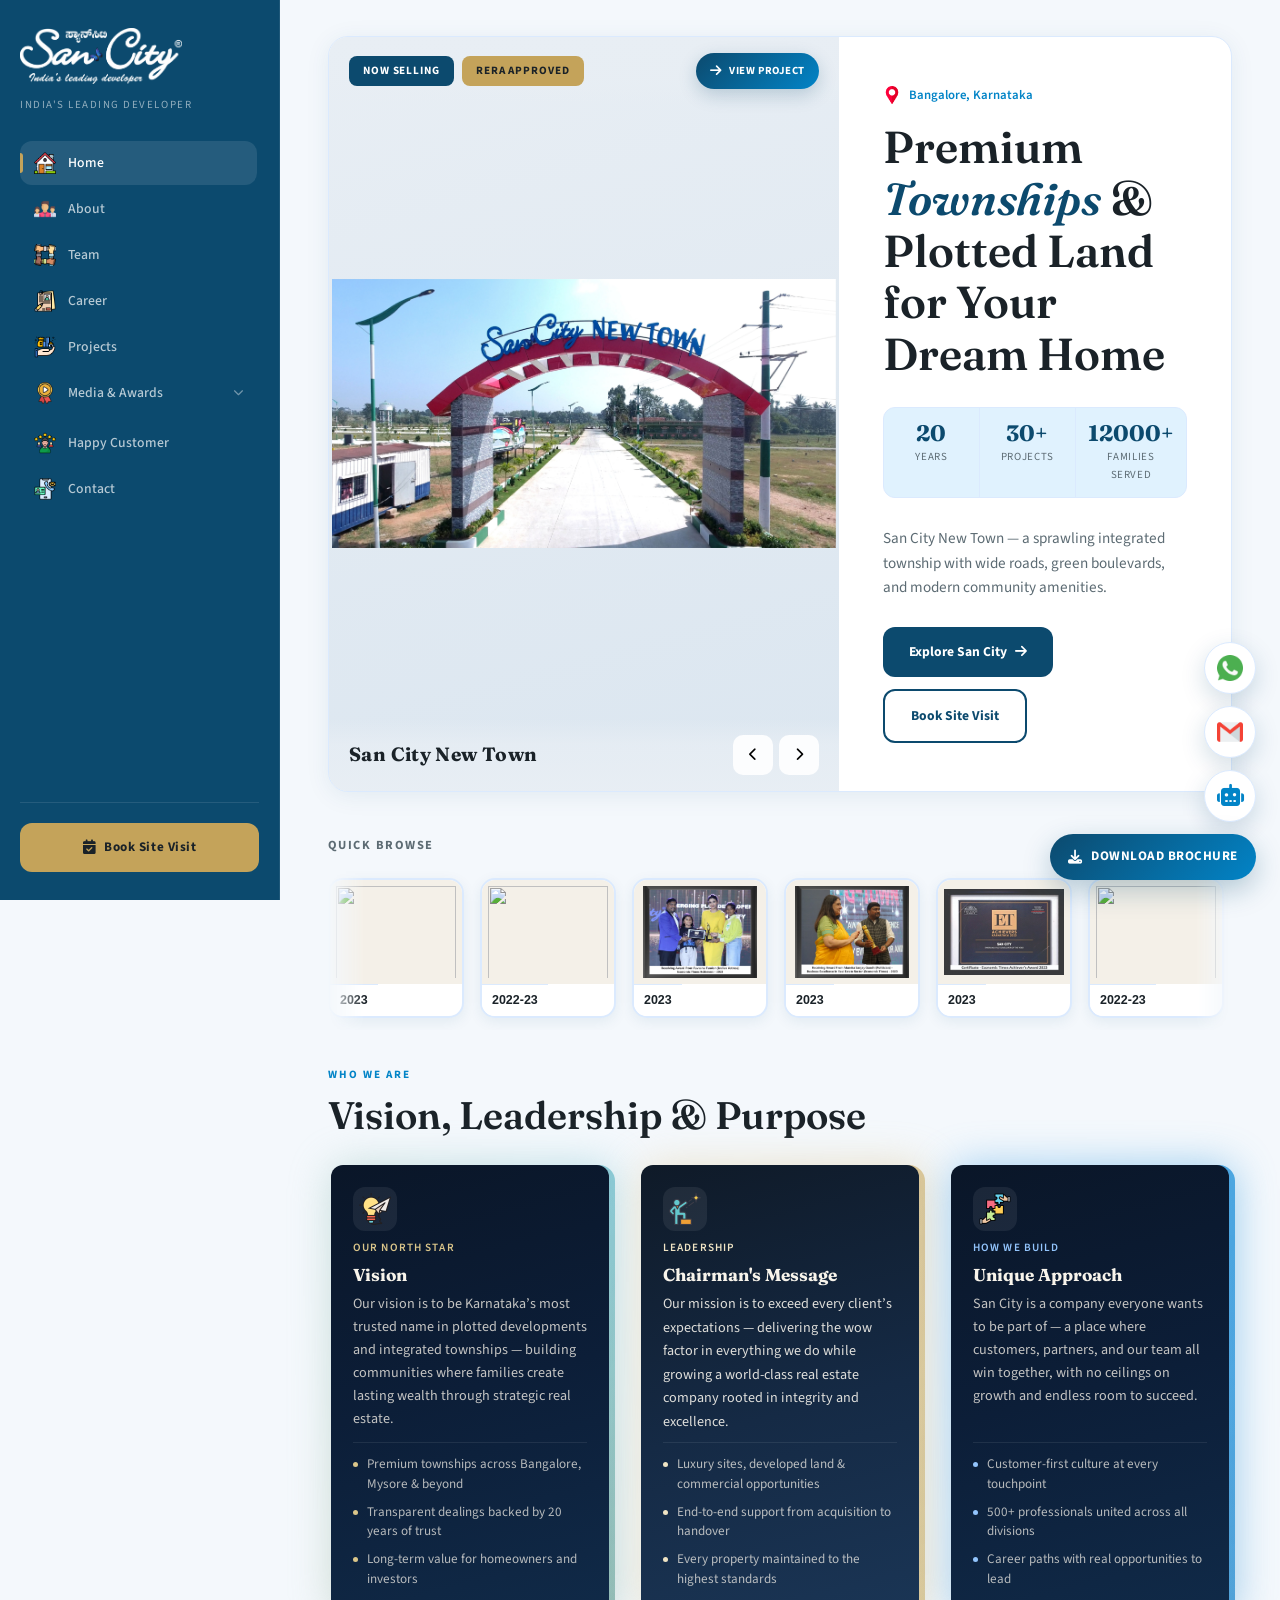
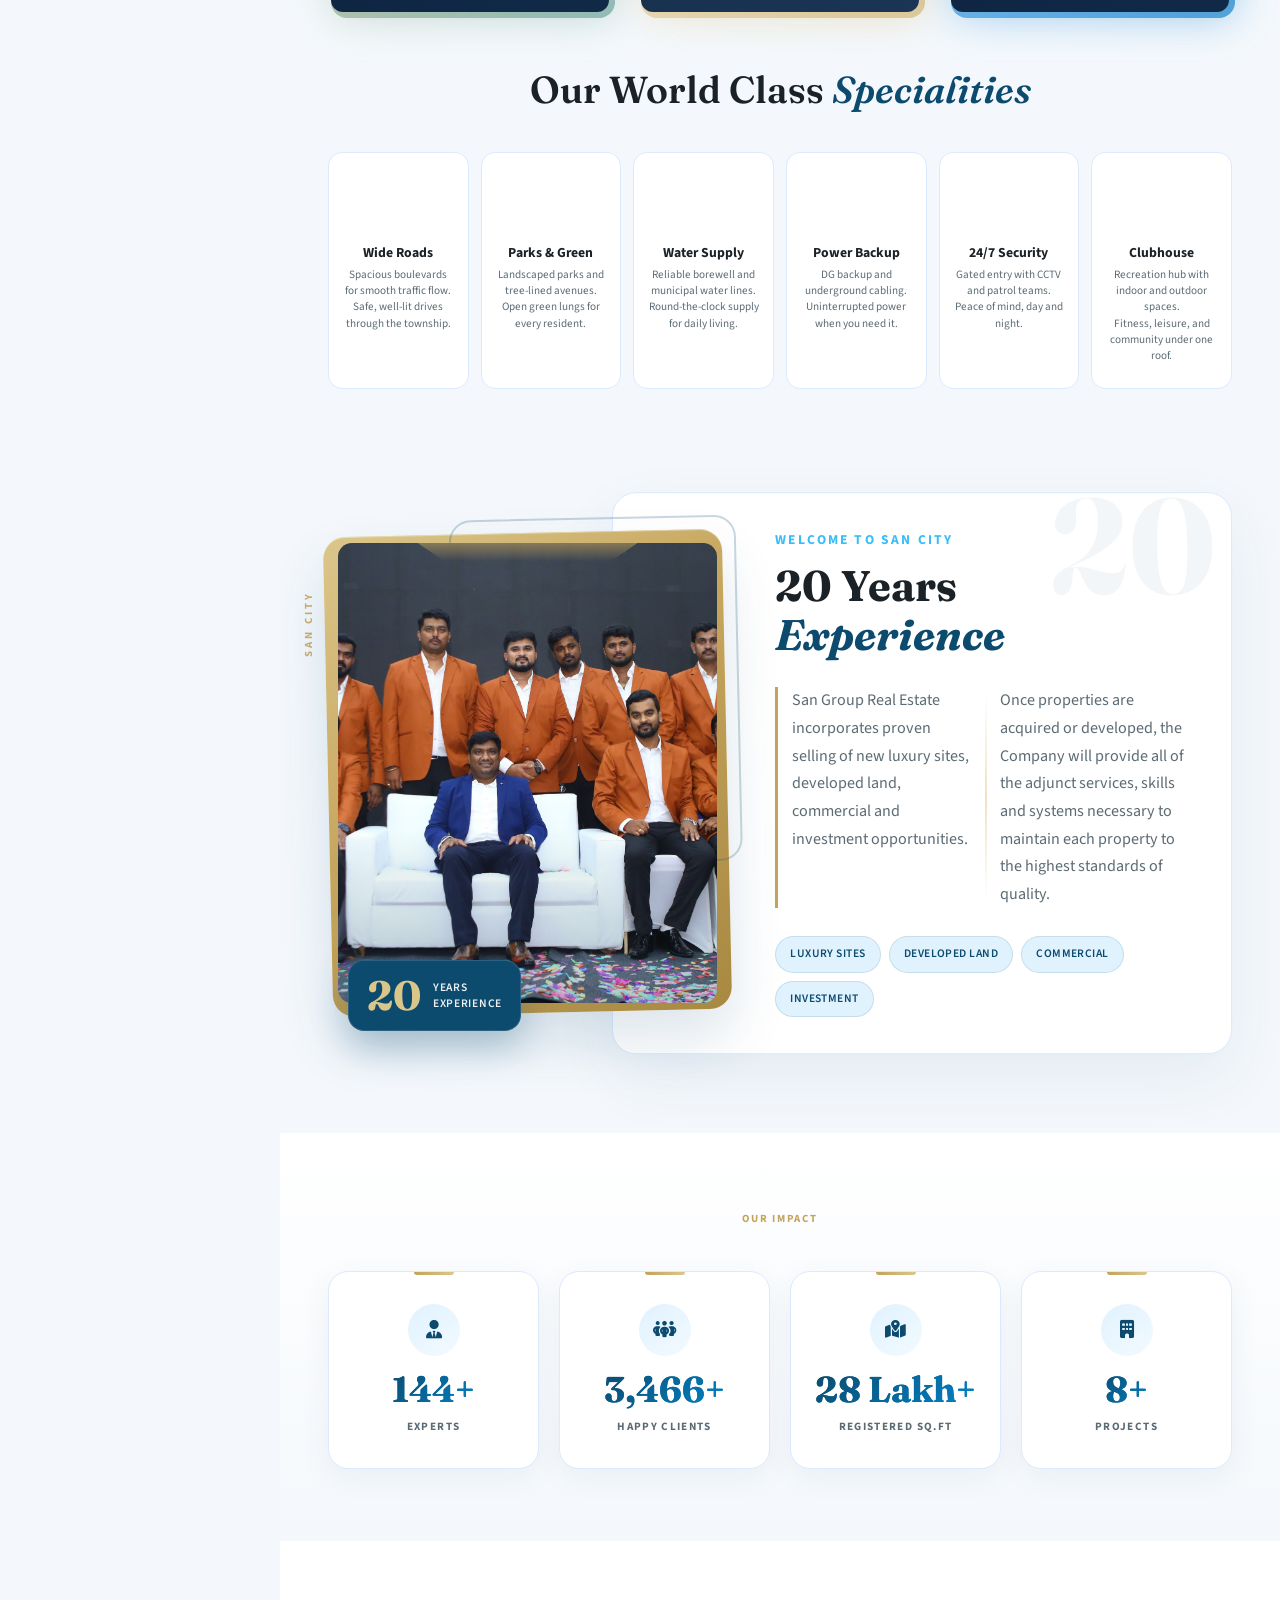
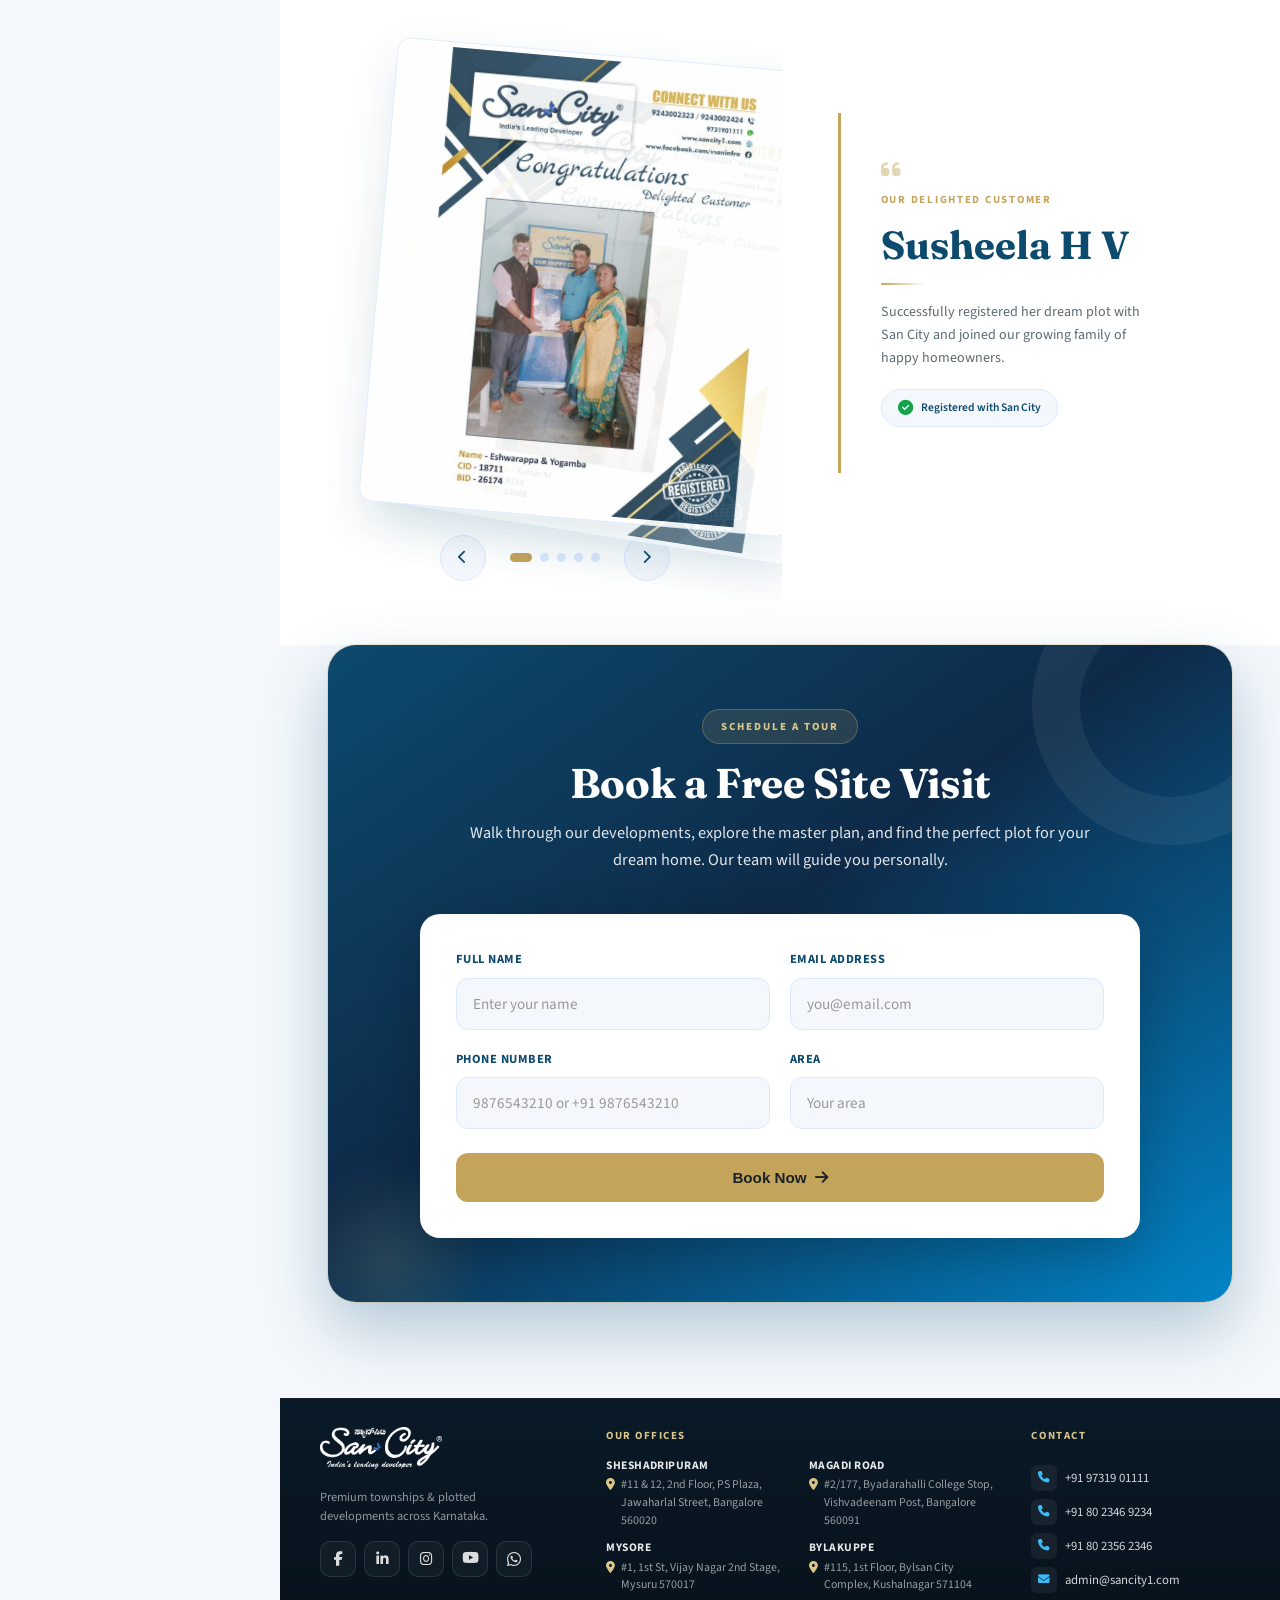
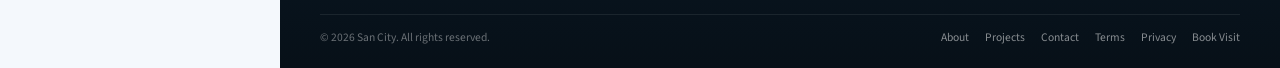
==== commit 5bf4eeaf: "Initial commit: SanCity frontend" ====
--- a/index.html
+++ b/index.html
@@ -667,6 +667,10 @@
       background: var(--gold-light);
       transform: translateY(-2px);
     }
+    .visit-modal.is-error .visit-modal-icon {
+      background: #fee2e2;
+      color: #dc2626;
+    }
 
     /* Mobile submenu */
     .mob-dropdown-toggle {
@@ -1173,6 +1177,28 @@
     }
 
     /* Amenities strip */
+    .amenities-wrap {
+      margin-top: 8px;
+    }
+    .amenities-head {
+      text-align: center;
+      padding: 32px 48px 16px;
+    }
+    .amenities-title {
+      font-family: 'Fraunces', serif;
+      font-size: clamp(1.75rem, 3vw, 2.35rem);
+      font-weight: 600;
+      line-height: 1.2;
+      color: var(--ink);
+      margin: 0;
+    }
+    .amenities-title em {
+      font-style: italic;
+      color: var(--green);
+    }
+    .amenities-count {
+      display: none;
+    }
     .amenities {
       display: grid;
       grid-template-columns: repeat(6, 1fr);
@@ -1222,7 +1248,6 @@
     }
     .amenities-tap-hint,
     .amenities-dots,
-    .amenities-mobile-head,
     .amenities-nav {
       display: none;
     }
@@ -2439,21 +2464,20 @@
         border-radius: 20px;
         box-shadow: 0 10px 32px rgba(12, 74, 110, 0.07);
       }
-      .amenities-mobile-head {
+      .amenities-head {
         display: flex;
         align-items: center;
         justify-content: space-between;
-        margin-bottom: 14px;
+        text-align: left;
+        padding: 0 0 14px;
         gap: 12px;
       }
-      .amenities-label {
-        font-size: 0.68rem;
-        font-weight: 700;
-        letter-spacing: 0.14em;
-        text-transform: uppercase;
-        color: var(--green-mid);
+      .amenities-title {
+        font-size: 1.05rem;
+        line-height: 1.25;
       }
       .amenities-count {
+        display: block;
         font-family: 'Fraunces', serif;
         font-size: 0.82rem;
         font-weight: 700;
@@ -2849,7 +2873,7 @@
           <div class="hero-specs">
             <div class="spec-cell"><strong>20</strong><span>Years</span></div>
             <div class="spec-cell"><strong>30+</strong><span>Projects</span></div>
-            <div class="spec-cell"><strong>12000+</strong><span>Families</span></div>
+            <div class="spec-cell"><strong>12000+</strong><span>Families served</span></div>
           </div>
           <p class="hero-desc" id="heroDesc">San City New Town — a sprawling integrated township with wide roads, green boulevards, and modern community amenities.</p>
           <div class="hero-btns">
@@ -2935,10 +2959,10 @@
 
     <!-- Amenities -->
     <div class="amenities-wrap reveal">
-      <div class="amenities-mobile-head">
-        <span class="amenities-label">Community Amenities</span>
-        <span class="amenities-count" id="amenitiesCount">1 / 6</span>
-      </div>
+      <header class="amenities-head">
+        <h2 class="amenities-title">Our World Class <em>Specialities</em></h2>
+        <span class="amenities-count" id="amenitiesCount" aria-live="polite">1 / 6</span>
+      </header>
       <div class="amenities" id="amenitiesSlider" aria-label="Amenities carousel">
         <div class="amenities-viewport" id="amenitiesViewport">
           <div class="amenities-track" id="amenitiesTrack">
@@ -3041,7 +3065,7 @@
         </article>
         <article class="impact-card">
           <div class="impact-card__icon"><i class="fa-solid fa-people-group" aria-hidden="true"></i></div>
-          <div class="impact-num"><span class="impact-counter" data-t="11000" data-suffix="+" data-comma="true">0</span></div>
+          <div class="impact-num"><span class="impact-counter" data-t="12000" data-suffix="+" data-comma="true">0</span></div>
           <p class="impact-label">Happy Clients</p>
         </article>
         <article class="impact-card">
@@ -3110,7 +3134,7 @@
           </div>
           <div class="visit-field">
             <label for="visitPhone">Phone Number</label>
-            <input type="tel" id="visitPhone" name="phone" placeholder="+91 98765 43210" required autocomplete="tel" inputmode="tel" title="Enter a valid 10-digit Indian mobile number" />
+            <input type="tel" id="visitPhone" name="phone" placeholder="9876543210 or +91 9876543210" required autocomplete="tel" inputmode="tel" maxlength="18" title="Indian mobile: 10 digits (6–9 start) or +91 then 10 digits" />
           </div>
           <div class="visit-field">
             <label for="visitCity">Area</label>
@@ -3126,6 +3150,7 @@
 
   </div>
 
+  <script src="js/google-form-submit.js"></script>
   <script>
     /* Mobile drawer */
     const drawer = document.getElementById('mobDrawer');
@@ -3155,26 +3180,74 @@
       link.addEventListener('click', () => closeDrawer());
     });
 
-    /* Site visit booking success popup */
+    /* Site visit booking → Google Forms + success popup */
     (function () {
       const form = document.getElementById('visitForm');
       const modal = document.getElementById('visitModal');
       const backdrop = document.getElementById('visitModalBackdrop');
       const closeBtn = document.getElementById('visitModalClose');
       const message = document.getElementById('visitModalMessage');
+      const submitBtn = form ? form.querySelector('.visit-submit') : null;
       if (!form || !modal) return;
 
-      const INDIAN_PHONE_RE = /^(?:\+?91[\s-]?)?[6-9]\d{9}$/;
+      /* Free Site Visit ONLY — not the career form.
+         Form: San City — Free Site Visit
+         Sheet: https://docs.google.com/spreadsheets/d/1yuFjmNXPRb0IkL_B0gBzeA0Yl3D_L53o_udpRsdVQIc/edit */
+      const GOOGLE_FORM_ACTION =
+        'https://docs.google.com/forms/d/e/1FAIpQLSc43RHLDIaFhAJi1xVm5T_xTZAfyOdfxqpQD3obknOvAfgolA/formResponse';
+      const GOOGLE_FORM_ENTRIES = {
+        name: 'entry.1569661648',
+        email: 'entry.1497707924',
+        phone: 'entry.430972625',
+        area: 'entry.1200512780',
+      };
+
+      function normalizePhoneDigits(value) {
+        let digits = String(value || '').replace(/\D/g, '');
+        if (digits.startsWith('91') && digits.length >= 12) digits = digits.slice(-10);
+        if (digits.length === 11 && digits.startsWith('0')) digits = digits.slice(1);
+        return digits;
+      }
 
       function isValidIndianPhone(value) {
-        const normalized = String(value || '').replace(/[\s-]/g, '');
-        return INDIAN_PHONE_RE.test(normalized);
-      }
-
-      function openVisitModal(name) {
-        message.textContent = name
-          ? `Thank you, ${name}! Our team will contact you shortly to confirm your free site visit.`
-          : 'Thank you! Our team will contact you shortly to confirm your free site visit.';
+        const digits = normalizePhoneDigits(value);
+        return /^[6-9]\d{9}$/.test(digits);
+      }
+
+      function normalizePhone(value) {
+        const digits = normalizePhoneDigits(value);
+        return digits || String(value || '').trim();
+      }
+
+      function sendToGoogleForm({ name, email, phone, area }) {
+        if (!window.postGoogleForm) return Promise.resolve({ ok: false });
+        return window.postGoogleForm(GOOGLE_FORM_ACTION, {
+          [GOOGLE_FORM_ENTRIES.name]: name,
+          [GOOGLE_FORM_ENTRIES.email]: email,
+          [GOOGLE_FORM_ENTRIES.phone]: phone,
+          [GOOGLE_FORM_ENTRIES.area]: area,
+        });
+      }
+
+      function openVisitModal(name, success) {
+        const iconEl = modal.querySelector('.visit-modal-icon i');
+        const titleEl = document.getElementById('visitModalTitle');
+
+        if (success) {
+          modal.classList.remove('is-error');
+          if (iconEl) iconEl.className = 'fa-solid fa-circle-check';
+          if (titleEl) titleEl.textContent = 'Site Visit Booked!';
+          message.textContent = name
+            ? `Thank you, ${name}! Our team will contact you shortly to confirm your free site visit.`
+            : 'Thank you! Our team will contact you shortly to confirm your free site visit.';
+        } else {
+          modal.classList.add('is-error');
+          if (iconEl) iconEl.className = 'fa-solid fa-circle-xmark';
+          if (titleEl) titleEl.textContent = 'Booking Failed';
+          message.textContent =
+            'Your booking could not be sent. In Google Forms, publish the site visit form, set "Anyone with the link", and turn OFF "Collect email addresses" in Settings. Then try again, or call us using the contact details on this page.';
+        }
+
         modal.classList.add('open');
         modal.setAttribute('aria-hidden', 'false');
         document.body.style.overflow = 'hidden';
@@ -3182,9 +3255,14 @@
       }
 
       function closeVisitModal() {
-        modal.classList.remove('open');
+        modal.classList.remove('open', 'is-error');
         modal.setAttribute('aria-hidden', 'true');
         document.body.style.overflow = '';
+      }
+
+      const phoneInputEl = form.querySelector('[name="phone"]');
+      if (phoneInputEl) {
+        phoneInputEl.addEventListener('input', () => phoneInputEl.setCustomValidity(''));
       }
 
       form.addEventListener('submit', (e) => {
@@ -3192,14 +3270,16 @@
         const nameInput = form.querySelector('[name="name"]');
         const phoneInput = form.querySelector('[name="phone"]');
         const emailInput = form.querySelector('[name="email"]');
+        const areaInput = form.querySelector('[name="area"]');
         const name = nameInput ? nameInput.value.trim() : '';
+        const area = areaInput ? areaInput.value.trim() : '';
 
         if (phoneInput) phoneInput.setCustomValidity('');
         if (emailInput) emailInput.setCustomValidity('');
 
         if (!phoneInput || !isValidIndianPhone(phoneInput.value.trim())) {
           if (phoneInput) {
-            phoneInput.setCustomValidity('Please enter a valid 10-digit Indian mobile number (e.g. 9876543210 or +91 9876543210).');
+            phoneInput.setCustomValidity('Please enter a valid Indian mobile number — 10 digits (e.g. 9876543210) or with +91 (e.g. +91 9876543210).');
             phoneInput.reportValidity();
           }
           return;
@@ -3216,8 +3296,23 @@
           return;
         }
 
-        form.reset();
-        openVisitModal(name);
+        const phone = normalizePhone(phoneInput.value.trim());
+        const submitLabel = submitBtn ? submitBtn.innerHTML : '';
+
+        if (submitBtn) {
+          submitBtn.disabled = true;
+          submitBtn.innerHTML = 'Sending...';
+        }
+
+        sendToGoogleForm({ name, email, phone, area })
+          .then((result) => {
+            if (submitBtn) {
+              submitBtn.disabled = false;
+              submitBtn.innerHTML = submitLabel;
+            }
+            if (result && result.ok) form.reset();
+            openVisitModal(name, !!(result && result.ok));
+          });
       });
 
       closeBtn.addEventListener('click', closeVisitModal);
--- a/css/home-awards-browse.css
+++ b/css/home-awards-browse.css
@@ -3,7 +3,7 @@
 .home-awards-browse {
   max-width: 1180px;
   margin: 0 auto;
-  padding: 16px clamp(16px, 4vw, 48px) 28px;
+  padding: 20px clamp(16px, 4vw, 48px) 32px;
   overflow: visible;
 }
 
@@ -13,18 +13,18 @@
 }
 
 .home-awards-browse__label {
-  font-size: 0.68rem;
+  font-size: 0.78rem;
   font-weight: 700;
   letter-spacing: 0.12em;
   text-transform: uppercase;
   color: var(--muted);
-  margin: 0 0 10px;
+  margin: 0 0 14px;
 }
 
 .home-awards-browse__viewport {
   overflow-x: clip;
   overflow-y: visible;
-  padding: 6px 0 10px;
+  padding: 8px 0 12px;
   mask-image: linear-gradient(90deg, transparent 0, #000 4%, #000 96%, transparent 100%);
   -webkit-mask-image: linear-gradient(90deg, transparent 0, #000 4%, #000 96%, transparent 100%);
 }
@@ -32,7 +32,7 @@
 .home-awards-browse__track {
   display: flex;
   align-items: flex-start;
-  gap: 12px;
+  gap: 16px;
   width: max-content;
   will-change: transform;
   animation: homeAwardsMarquee var(--marquee-duration, 48s) linear infinite;
@@ -49,12 +49,12 @@
 
 .home-awards-browse__thumb {
   flex: 0 0 auto;
-  width: 104px;
+  width: 136px;
   display: flex;
   flex-direction: column;
   padding: 0;
   border: 2px solid var(--border);
-  border-radius: 12px;
+  border-radius: 15px;
   background: var(--white);
   cursor: pointer;
   overflow: hidden;
@@ -73,17 +73,17 @@
 .home-awards-browse__thumb img {
   display: block;
   width: 100%;
-  height: 78px;
+  height: 104px;
   object-fit: contain;
   object-position: center;
   background: #f4f0e8;
-  padding: 4px;
+  padding: 6px;
 }
 
 .home-awards-browse__thumb span {
   display: block;
-  padding: 6px 8px;
-  font-size: 0.64rem;
+  padding: 8px 10px;
+  font-size: 0.78rem;
   font-weight: 700;
   text-align: center;
   color: var(--ink);
@@ -162,13 +162,13 @@
 @media (max-width: 768px) {
   .home-awards-browse {
     padding-right: 56px;
-    padding-bottom: 24px;
+    padding-bottom: 28px;
   }
   .home-awards-browse__thumb {
-    width: 92px;
+    width: 114px;
   }
   .home-awards-browse__thumb img {
-    height: 70px;
+    height: 90px;
   }
   .home-awards-browse__preview {
     width: min(190px, calc(100vw - 24px));
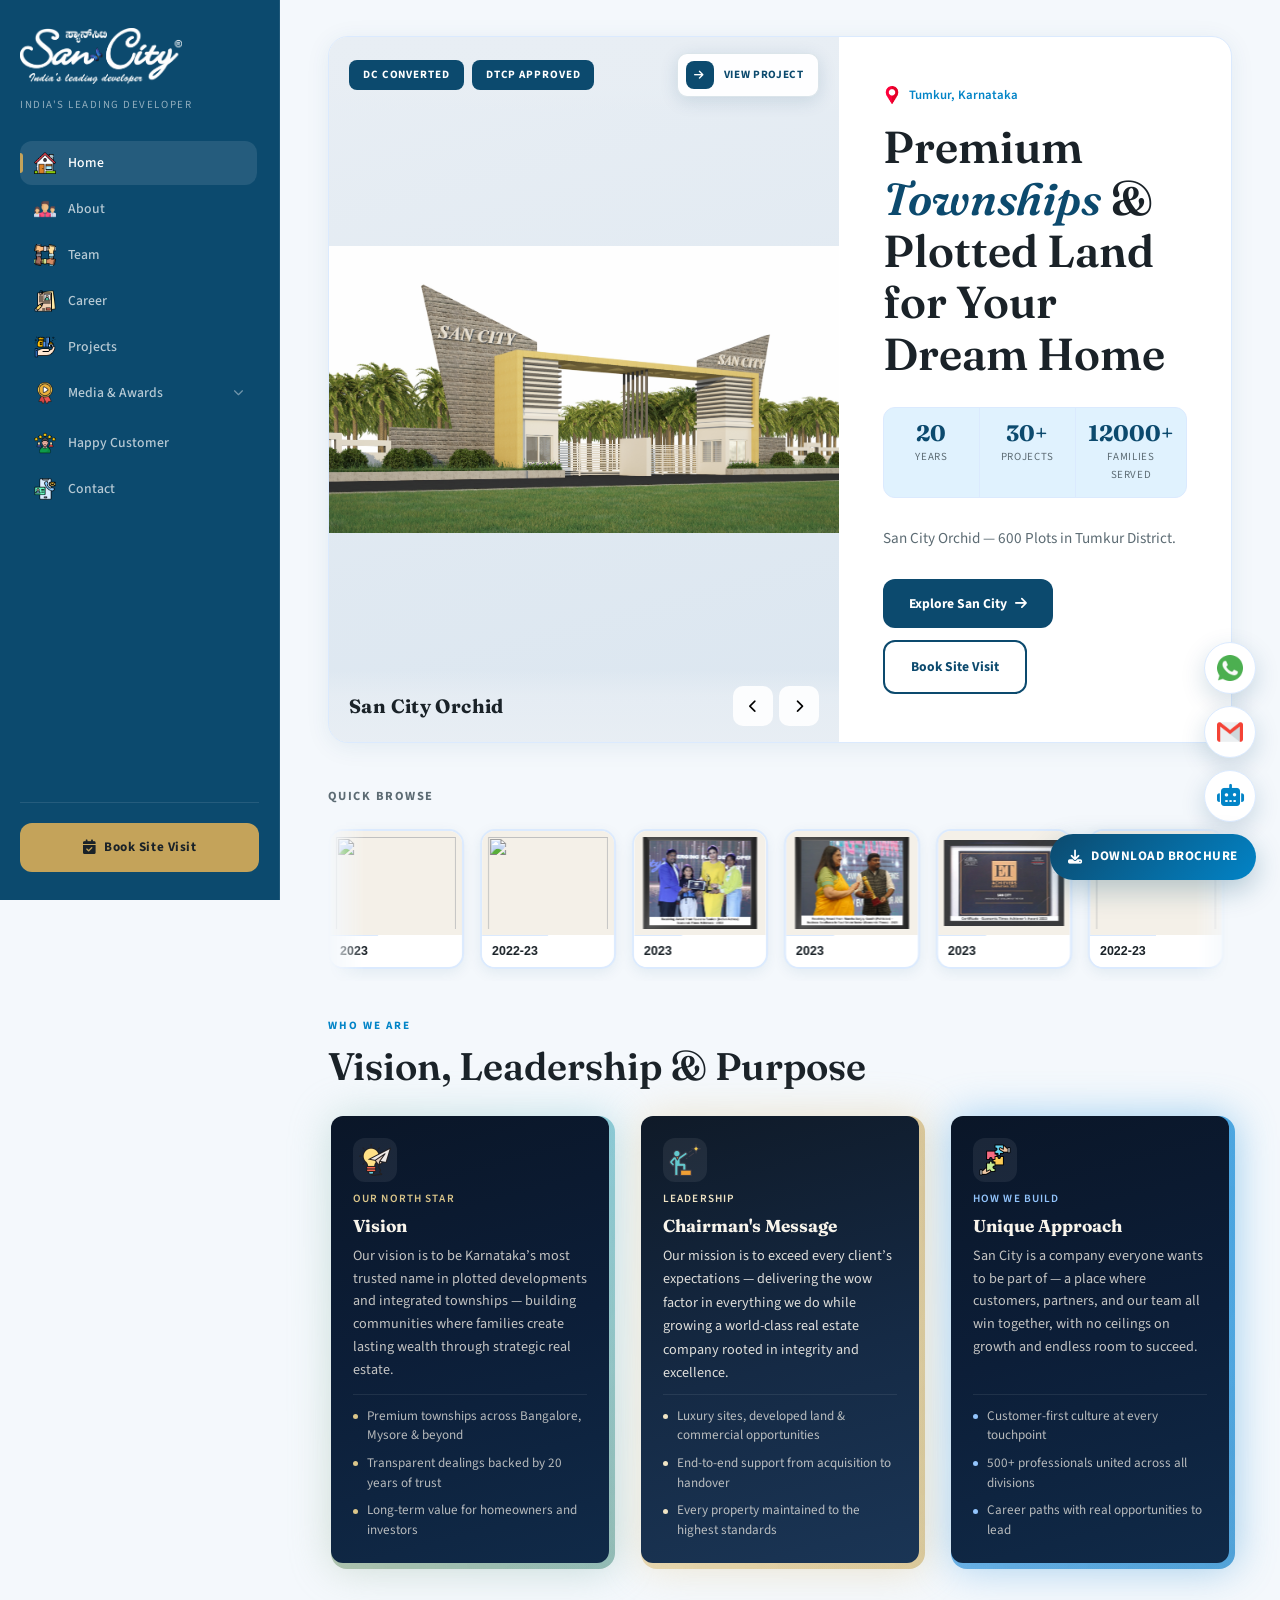
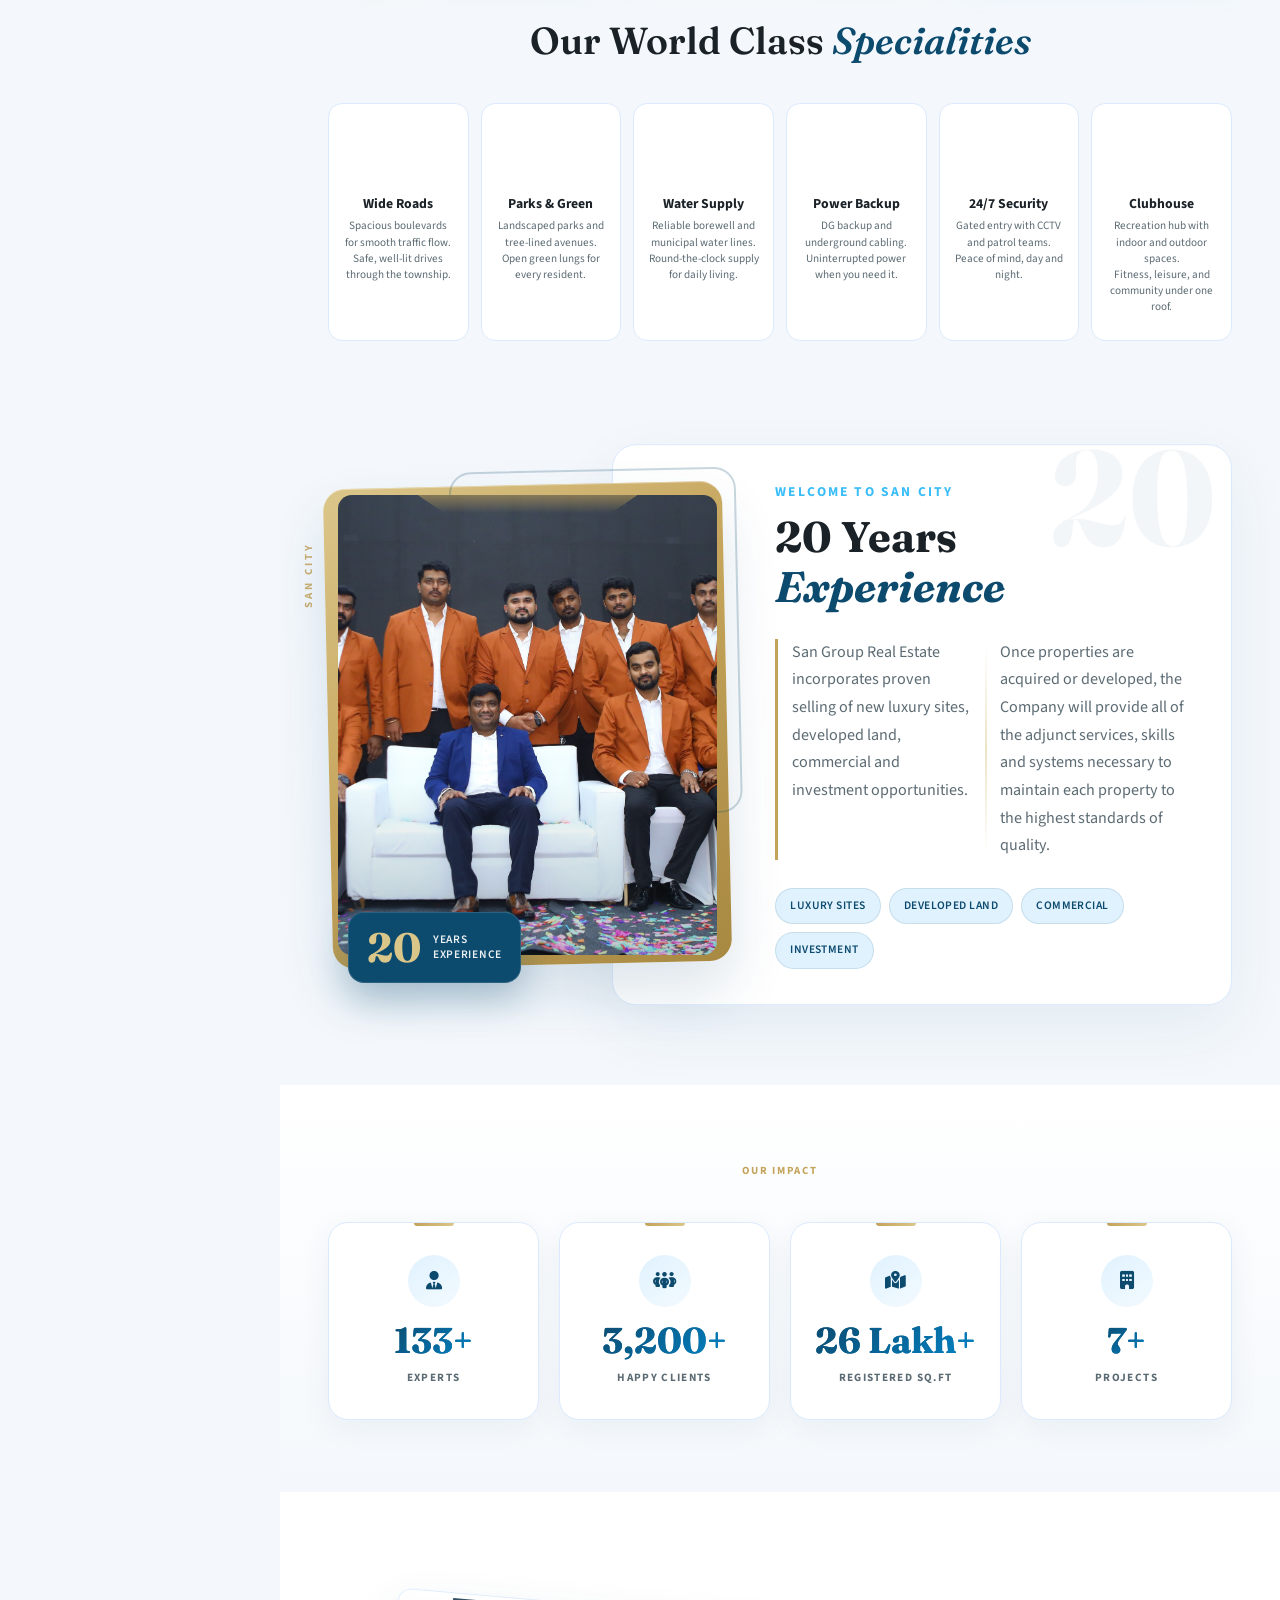
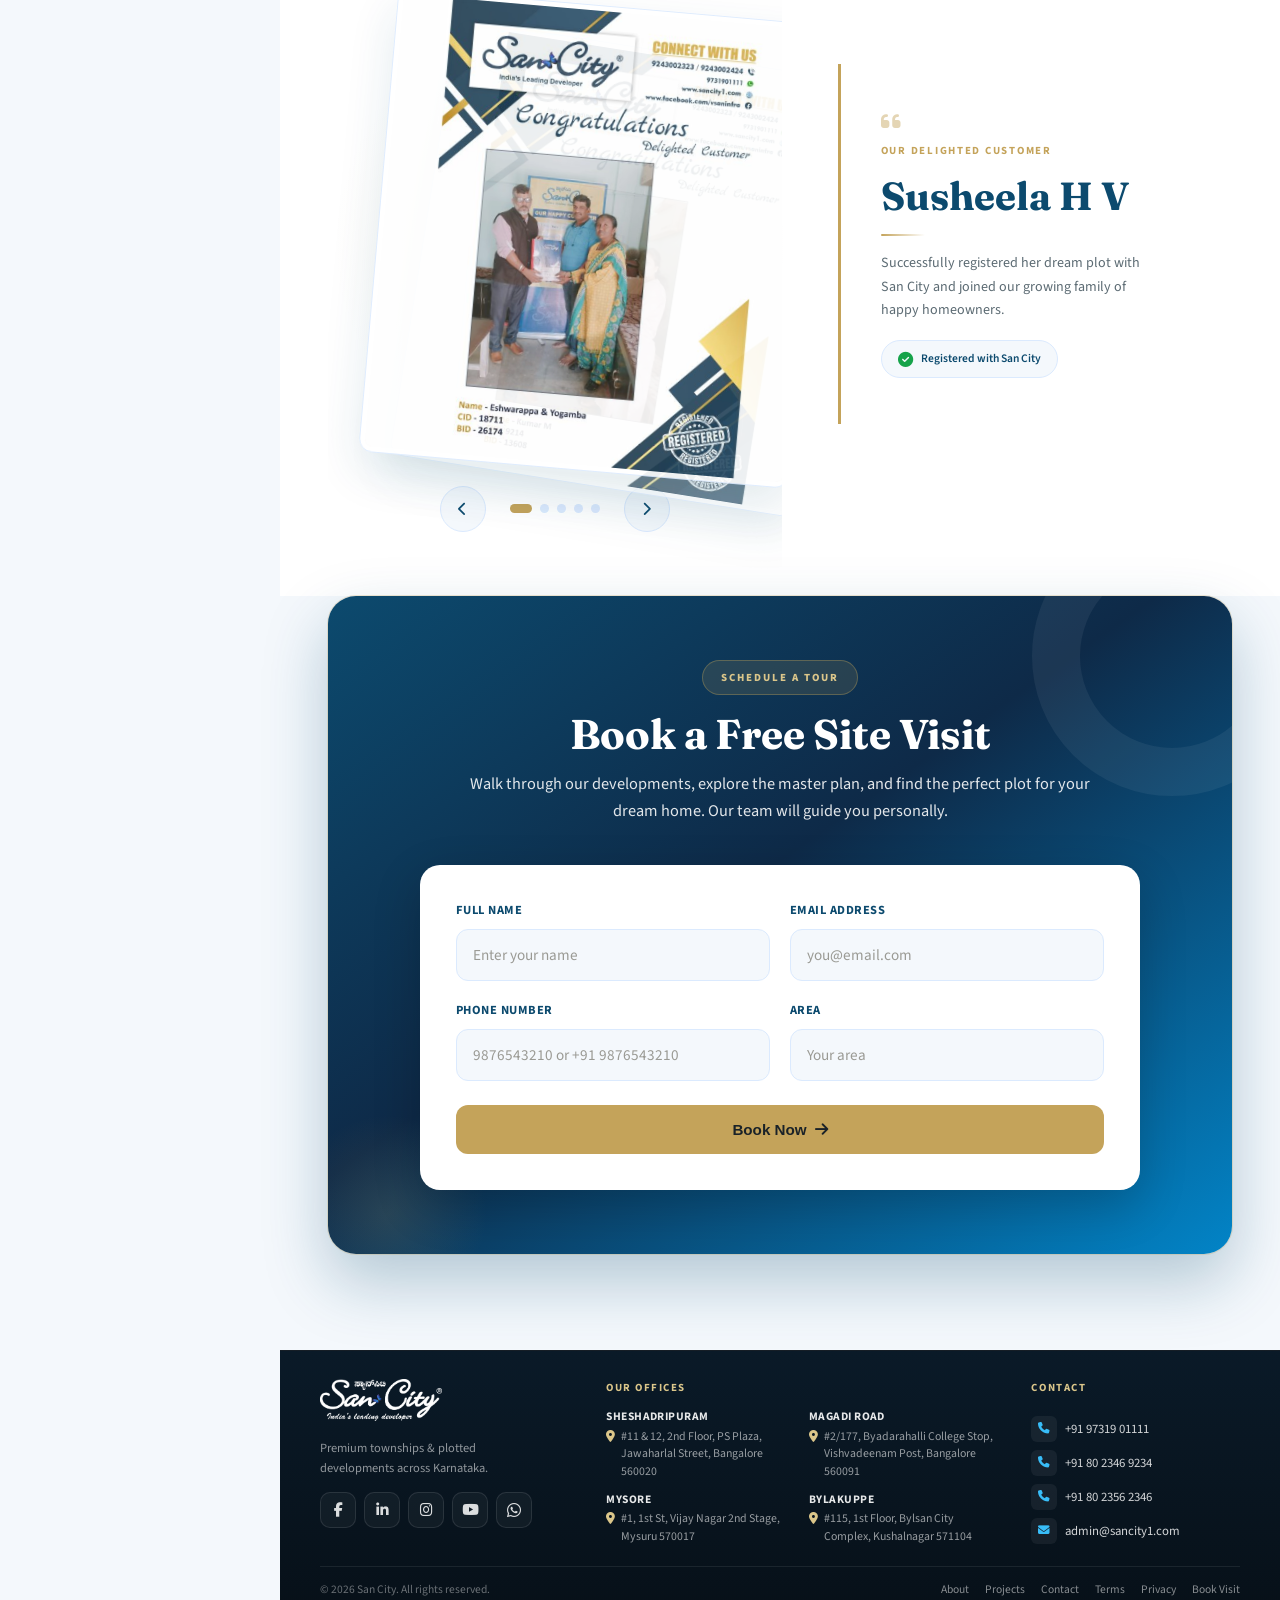
==== commit e150285d: "Initial commit: SanCity frontend" ====
--- a/index.html
+++ b/index.html
@@ -820,32 +820,51 @@
       flex-shrink: 0;
       display: inline-flex;
       align-items: center;
-      justify-content: center;
-      gap: 8px;
-      min-height: 36px;
-      padding: 8px 14px;
-      border: none;
-      border-radius: 999px;
-      background: linear-gradient(135deg, var(--green) 0%, var(--green-mid) 100%);
-      color: #fff;
-      font-size: 0.68rem;
+      gap: 10px;
+      min-height: 40px;
+      padding: 7px 14px 7px 8px;
+      border-radius: 10px;
+      border: 1px solid rgba(12, 74, 110, 0.14);
+      background: rgba(255, 255, 255, 0.94);
+      backdrop-filter: blur(10px);
+      -webkit-backdrop-filter: blur(10px);
+      color: var(--green);
+      font-size: 0.7rem;
       font-weight: 700;
-      letter-spacing: 0.05em;
+      letter-spacing: 0.06em;
       text-transform: uppercase;
       white-space: nowrap;
       cursor: pointer;
       text-decoration: none;
-      box-shadow: 0 6px 18px rgba(12, 74, 110, 0.22);
-      transition: transform 0.25s ease, box-shadow 0.25s ease, background 0.25s ease;
+      box-shadow: 0 4px 18px rgba(12, 74, 110, 0.14);
+      transition: background 0.3s var(--ease), color 0.3s var(--ease), border-color 0.3s var(--ease), transform 0.3s var(--ease), box-shadow 0.3s var(--ease);
     }
     .hero-view-btn i {
-      font-size: 0.82rem;
+      flex-shrink: 0;
+      width: 28px;
+      height: 28px;
+      display: grid;
+      place-items: center;
+      border-radius: 8px;
+      background: var(--green);
+      color: #fff;
+      font-size: 0.68rem;
+      transition: background 0.3s var(--ease), color 0.3s var(--ease);
     }
     .hero-view-btn:hover {
-      background: linear-gradient(135deg, var(--green-mid) 0%, var(--green-light) 100%);
+      background: var(--green);
       color: #fff;
+      border-color: var(--green);
       transform: translateY(-1px);
-      box-shadow: 0 8px 22px rgba(12, 74, 110, 0.28);
+      box-shadow: 0 8px 24px rgba(12, 74, 110, 0.24);
+    }
+    .hero-view-btn:hover i {
+      background: rgba(255, 255, 255, 0.18);
+      color: #fff;
+    }
+    .hero-view-btn:focus-visible {
+      outline: 2px solid var(--green-light);
+      outline-offset: 2px;
     }
     .badge {
       padding: 6px 14px;
@@ -2435,12 +2454,17 @@
         padding-right: 8px;
       }
       .hero-view-btn {
-        min-height: 32px;
-        padding: 6px 10px;
-        font-size: 0.6rem;
-        gap: 6px;
+        min-height: 36px;
+        padding: 6px 10px 6px 6px;
+        font-size: 0.64rem;
+        gap: 0;
       }
       .hero-view-btn span { display: none; }
+      .hero-view-btn i {
+        width: 26px;
+        height: 26px;
+        font-size: 0.65rem;
+      }
       .badge { font-size: 0.62rem; padding: 5px 10px; }
       .hero-slide-nav button { width: 36px; height: 36px; }
       .hero-info { padding: 24px 20px 28px; }
@@ -2848,19 +2872,19 @@
     <section class="hero" id="home">
       <div class="hero-card reveal">
         <div class="hero-visual">
-          <img src="images/img1.jpg" alt="San City New Town" id="heroImg" class="hero-img--wide-crop" />
+          <img src="images/p7.jpg" alt="San City Orchid" id="heroImg" />
           <div class="hero-visual-top">
-            <div class="hero-badges">
-              <span class="badge badge-green">Now Selling</span>
-              <span class="badge badge-gold">RERA Approved</span>
+            <div class="hero-badges" id="heroBadges">
+              <span class="badge badge-green">DC Converted</span>
+              <span class="badge badge-green">DTCP Approved</span>
             </div>
-            <a href="sancity/projects.html#project-san-city-new-town" class="hero-view-btn" id="heroViewProjectBtn" aria-label="View project">
+            <a href="sancity/projects.html#project-san-city-orchid" class="hero-view-btn" id="heroViewProjectBtn" aria-label="View San City Orchid">
               <i class="fa-solid fa-arrow-right" aria-hidden="true"></i>
               <span>View Project</span>
             </a>
           </div>
           <div class="hero-visual-bottom">
-            <h2 class="hero-project-name" id="heroProjectName">San City New Town</h2>
+            <h2 class="hero-project-name" id="heroProjectName">San City Orchid</h2>
             <div class="hero-slide-nav">
               <button id="hPrev" aria-label="Previous"><i class="fa-solid fa-chevron-left"></i></button>
               <button id="hNext" aria-label="Next"><i class="fa-solid fa-chevron-right"></i></button>
@@ -2868,14 +2892,14 @@
           </div>
         </div>
         <div class="hero-info">
-          <div class="loc"><img src="icons/location.png" alt="" class="hero-loc-icon" /><span id="heroLoc">Bangalore, Karnataka</span></div>
+          <div class="loc"><img src="icons/location.png" alt="" class="hero-loc-icon" /><span id="heroLoc">Tumkur, Karnataka</span></div>
           <h1>Premium <em>Townships</em> & Plotted Land for Your Dream Home</h1>
           <div class="hero-specs">
             <div class="spec-cell"><strong>20</strong><span>Years</span></div>
             <div class="spec-cell"><strong>30+</strong><span>Projects</span></div>
             <div class="spec-cell"><strong>12000+</strong><span>Families served</span></div>
           </div>
-          <p class="hero-desc" id="heroDesc">San City New Town — a sprawling integrated township with wide roads, green boulevards, and modern community amenities.</p>
+          <p class="hero-desc" id="heroDesc">San City Orchid — 600 Plots in Tumkur District.</p>
           <div class="hero-btns">
             <a href="#welcome" class="btn btn-primary">Explore San City <i class="fa-solid fa-arrow-right"></i></a>
             <a href="#visit" class="btn btn-outline">Book Site Visit</a>
@@ -3491,37 +3515,6 @@
 
     setHomeActive();
 
-    /* Hero slider */
-    const heroData = [
-      { img: 'images/img1.jpg', name: 'San City New Town', cropWide: true, projectId: 'project-san-city-new-town', loc: 'Bangalore, Karnataka', desc: 'San City New Town — a sprawling integrated township with wide roads, green boulevards, and modern community amenities.' },
-      { img: 'images/img2.jpg', name: 'Kalpatharu Green City', projectId: 'project-san-city-kalpatharu', loc: 'Bangalore Outskirts', desc: 'Kalpatharu Green City — premium plotted development surrounded by lush greenery and fine infrastructure.' },
-      { img: 'images/img3.jpg', name: 'San City Corporate Hub', projectId: 'projects-catalog', loc: 'Bangalore, Karnataka', desc: 'San City Corporate Hub — visit our experience center to explore the full San City vision.' }
-    ];
-    let hIdx = 0;
-    const heroImg = document.getElementById('heroImg');
-    const heroViewProjectBtn = document.getElementById('heroViewProjectBtn');
-    function setHero(i) {
-      hIdx = (i + 3) % 3;
-      heroImg.style.opacity = '0';
-      setTimeout(() => {
-        heroImg.src = heroData[hIdx].img;
-        heroImg.alt = heroData[hIdx].name;
-        heroImg.classList.toggle('hero-img--wide-crop', !!heroData[hIdx].cropWide);
-        document.getElementById('heroProjectName').textContent = heroData[hIdx].name;
-        document.getElementById('heroLoc').textContent = heroData[hIdx].loc;
-        document.getElementById('heroDesc').textContent = heroData[hIdx].desc;
-        if (heroViewProjectBtn) {
-          heroViewProjectBtn.href = `sancity/projects.html#${heroData[hIdx].projectId}`;
-          heroViewProjectBtn.setAttribute('aria-label', `View ${heroData[hIdx].name}`);
-        }
-        heroImg.style.transition = 'opacity 0.5s';
-        heroImg.style.opacity = '1';
-      }, 300);
-    }
-    document.getElementById('hPrev').onclick = () => setHero(hIdx - 1);
-    document.getElementById('hNext').onclick = () => setHero(hIdx + 1);
-    setInterval(() => setHero(hIdx + 1), 6000);
-
     /* Reveal */
     let revealIndex = 0;
     const obs = new IntersectionObserver(entries => {
@@ -3765,6 +3758,8 @@
       setMode();
     })();
   </script>
+  <script src="js/projects.js" defer></script>
+  <script src="js/home-hero.js" defer></script>
   <script src="js/dotlottie-loader.js" defer></script>
   <script src="js/amenity-videos.js" defer></script>
   <script src="js/butterfly-fly.js" defer></script>
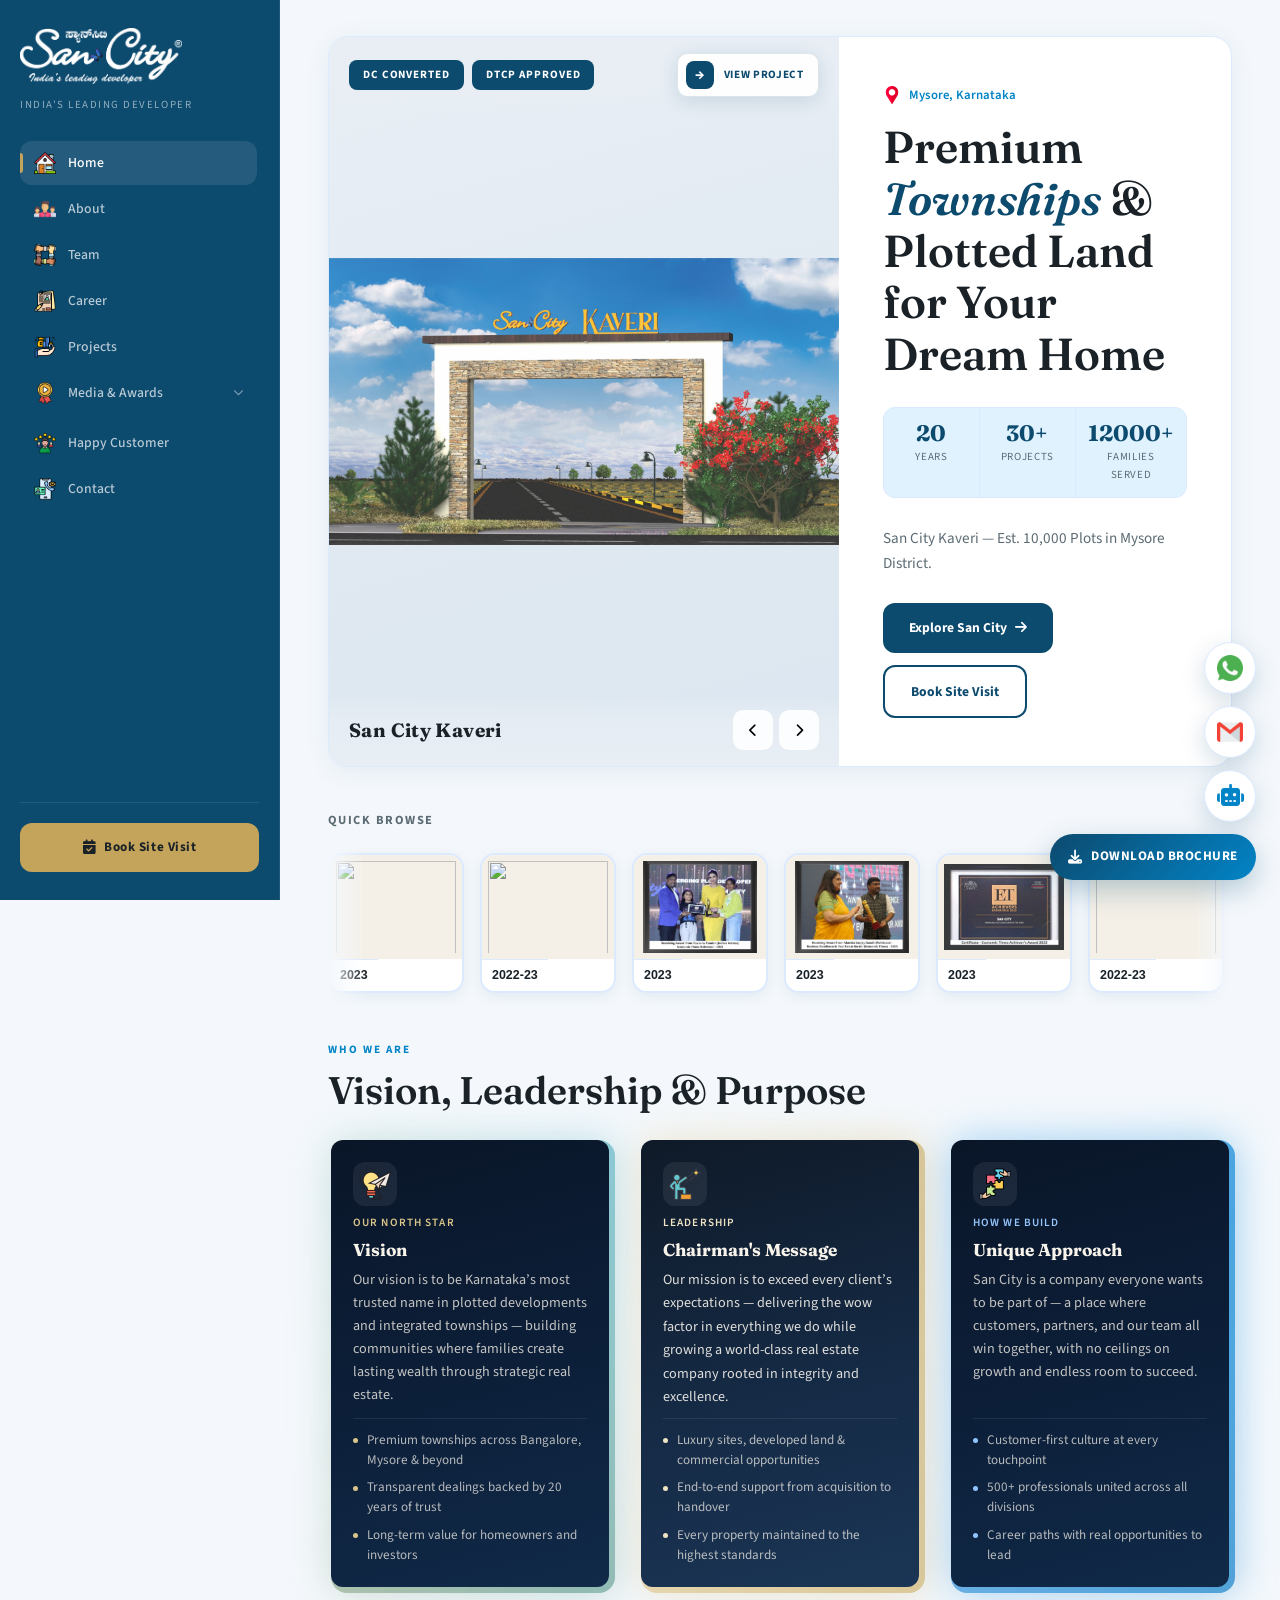
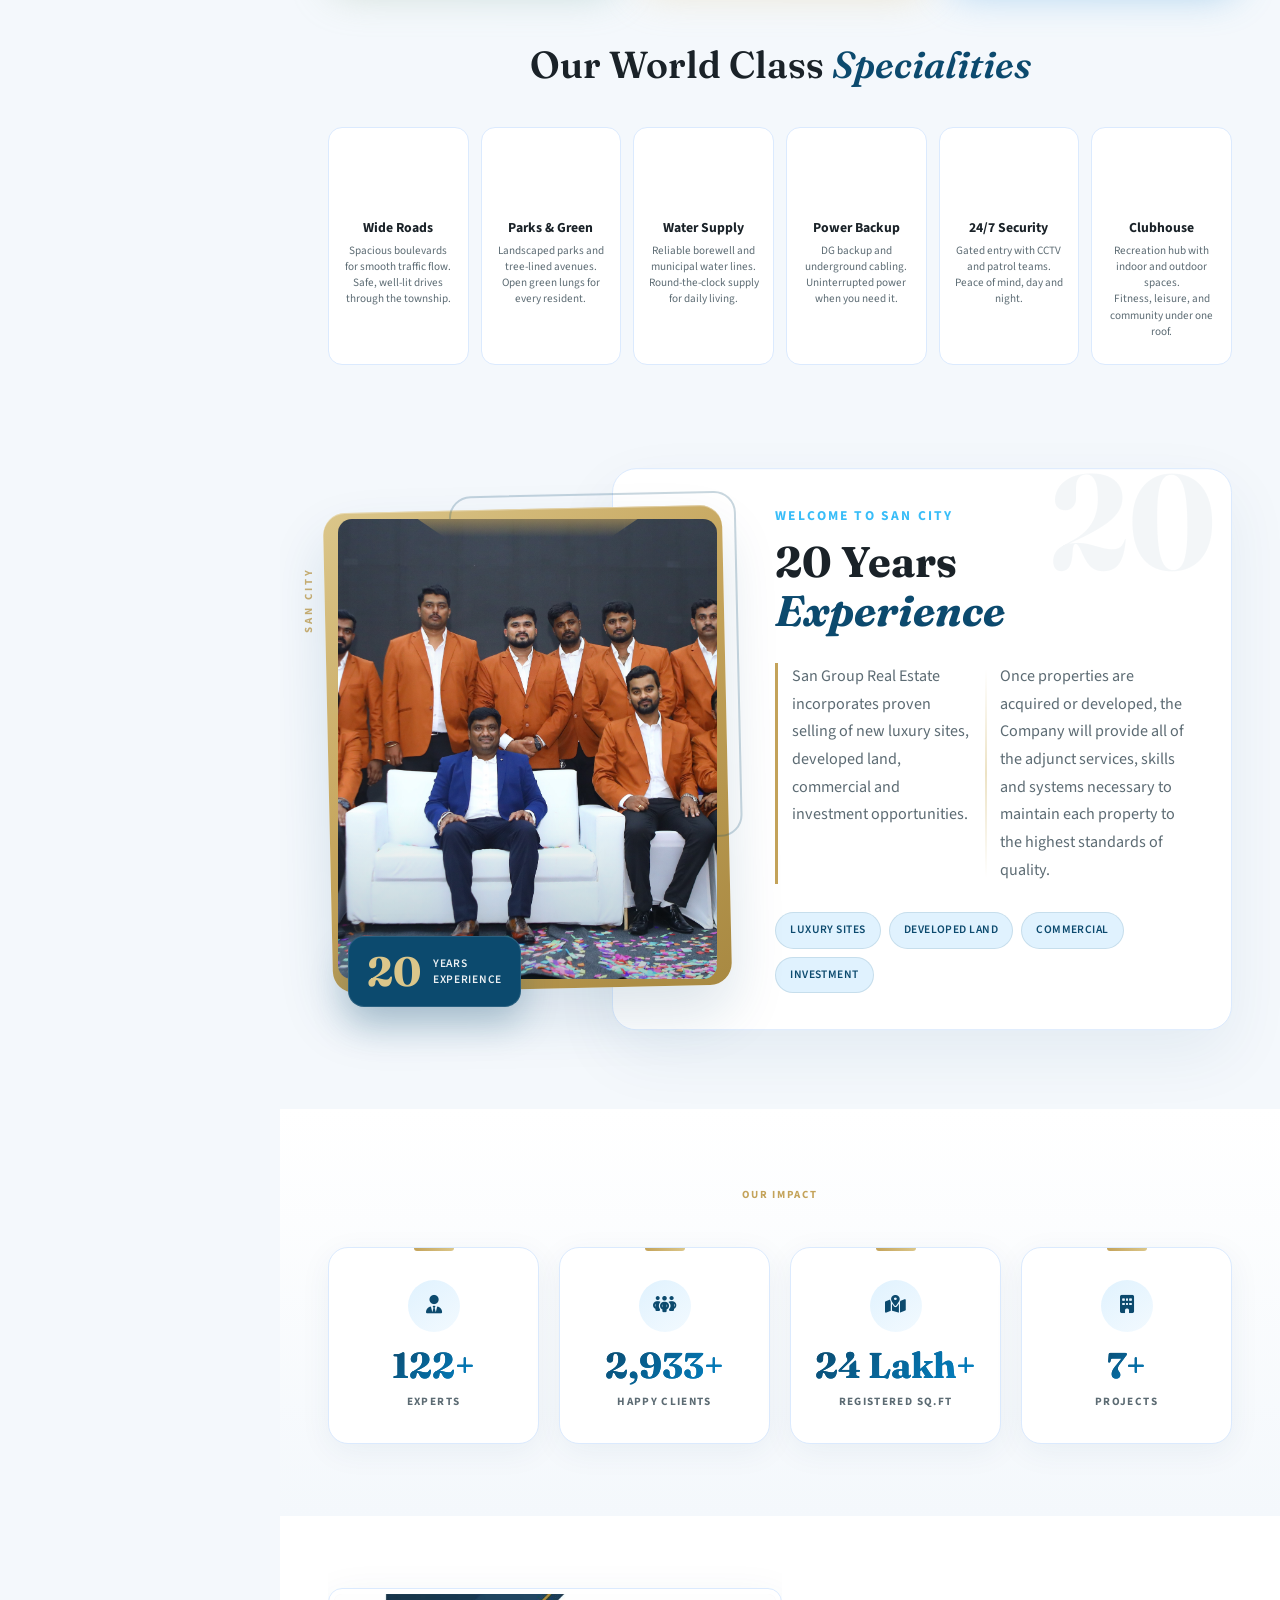
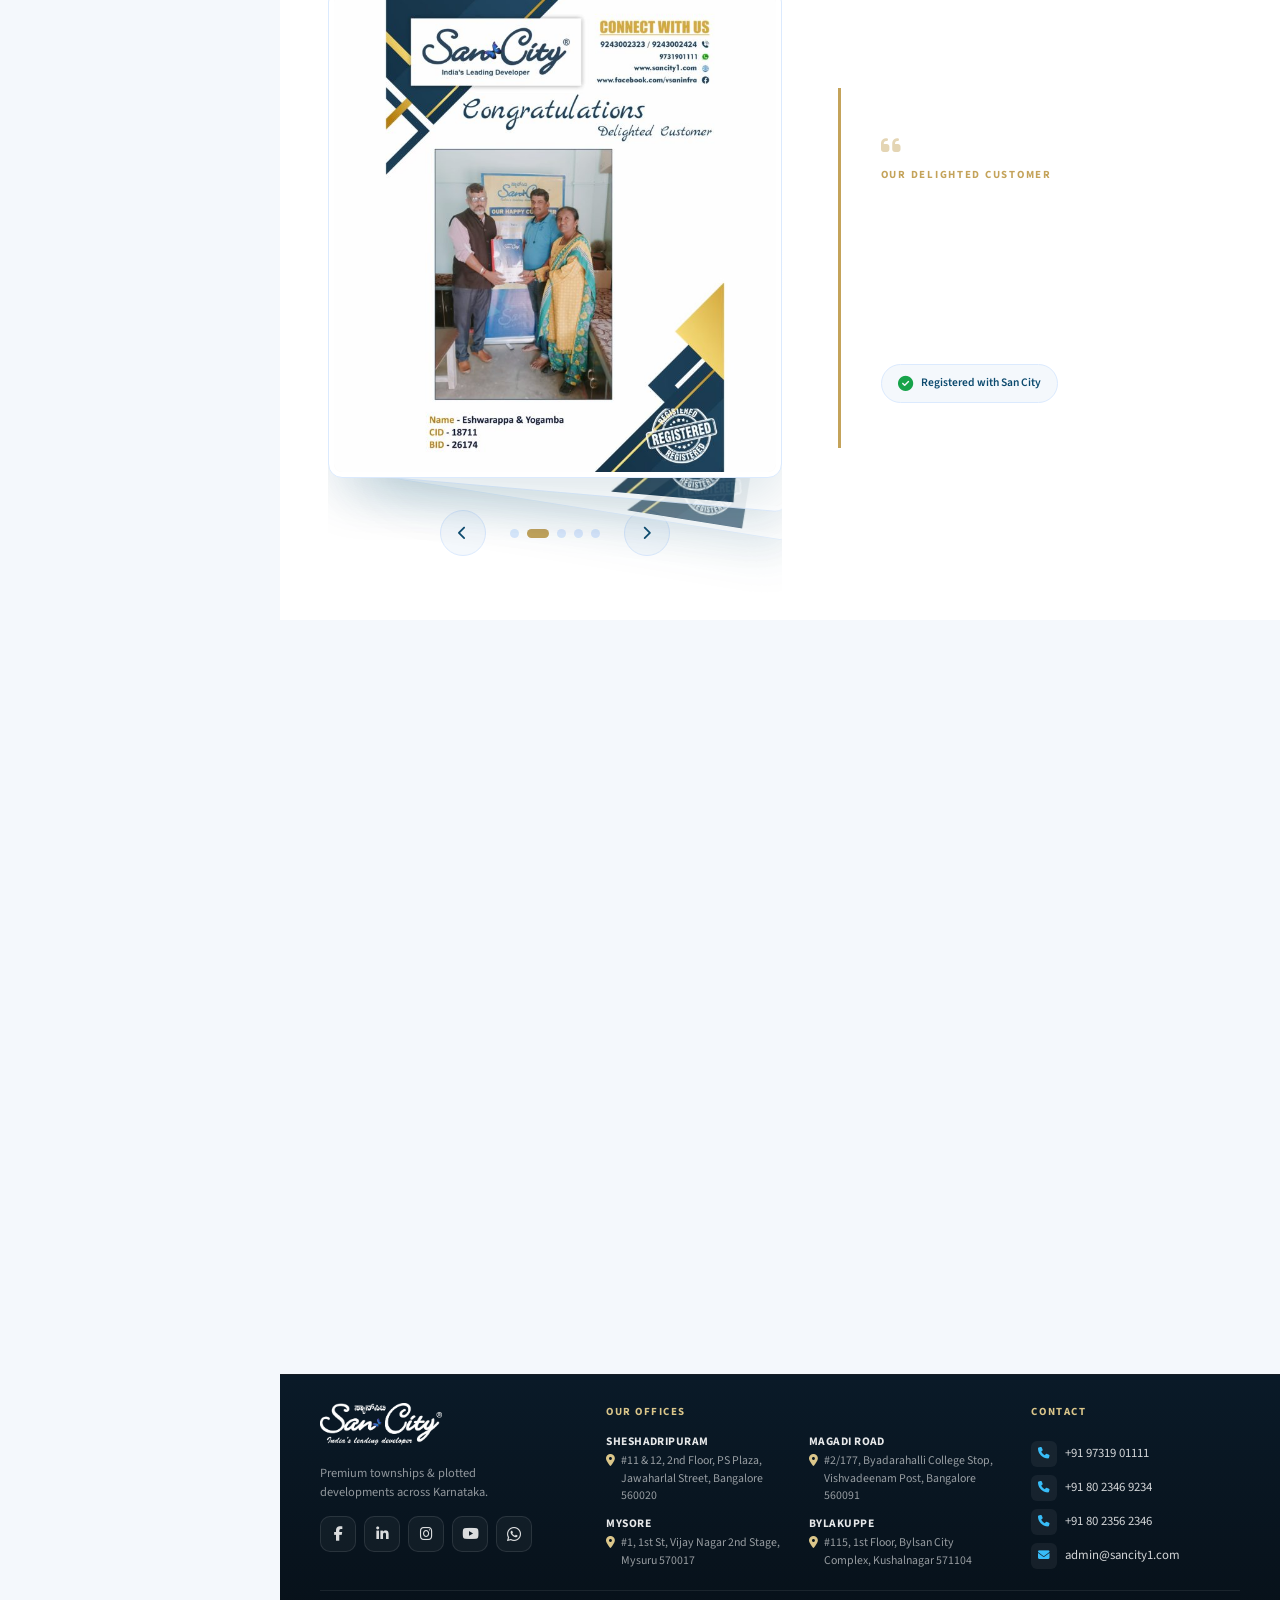
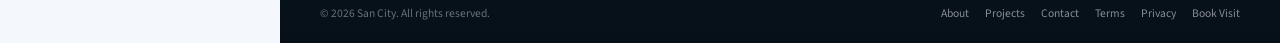
==== commit 6a8cfc91: "Initial commit: SanCity frontend" ====
--- a/index.html
+++ b/index.html
@@ -13,11 +13,12 @@
   <link rel="dns-prefetch" href="https://lottie.host" />
   <link rel="dns-prefetch" href="https://unpkg.com" />
   <link href="https://fonts.googleapis.com/css2?family=Fraunces:ital,opsz,wght@0,9..144,400;0,9..144,600;0,9..144,700;1,9..144,400&family=Source+Sans+3:wght@300;400;500;600;700&display=swap" rel="stylesheet" />
-  <link rel="stylesheet" href="https://cdnjs.cloudflare.com/ajax/libs/font-awesome/6.5.1/css/all.min.css" />
+  <link rel="stylesheet" href="https://cdnjs.cloudflare.com/ajax/libs/font-awesome/6.5.1/css/all.min.css" crossorigin="anonymous" referrerpolicy="no-referrer" />
   <link rel="stylesheet" href="css/home-awards-browse.css" />
   <link rel="stylesheet" href="css/butterfly-fly.css" />
   <link rel="stylesheet" href="css/float-contact.css" />
   <link rel="stylesheet" href="css/site-footer.css" />
+  <link rel="stylesheet" href="css/site-security.css" />
   <style>
     :root {
       --green: #0c4a6e;
@@ -839,7 +840,7 @@
       box-shadow: 0 4px 18px rgba(12, 74, 110, 0.14);
       transition: background 0.3s var(--ease), color 0.3s var(--ease), border-color 0.3s var(--ease), transform 0.3s var(--ease), box-shadow 0.3s var(--ease);
     }
-    .hero-view-btn i {
+    .hero-view-btn .hero-view-arrow {
       flex-shrink: 0;
       width: 28px;
       height: 28px;
@@ -848,7 +849,9 @@
       border-radius: 8px;
       background: var(--green);
       color: #fff;
-      font-size: 0.68rem;
+      font-size: 0.95rem;
+      font-weight: 700;
+      line-height: 1;
       transition: background 0.3s var(--ease), color 0.3s var(--ease);
     }
     .hero-view-btn:hover {
@@ -858,7 +861,7 @@
       transform: translateY(-1px);
       box-shadow: 0 8px 24px rgba(12, 74, 110, 0.24);
     }
-    .hero-view-btn:hover i {
+    .hero-view-btn:hover .hero-view-arrow {
       background: rgba(255, 255, 255, 0.18);
       color: #fff;
     }
@@ -2459,11 +2462,11 @@
         font-size: 0.64rem;
         gap: 0;
       }
-      .hero-view-btn span { display: none; }
-      .hero-view-btn i {
+      .hero-view-btn .hero-view-label { display: none; }
+      .hero-view-btn .hero-view-arrow {
         width: 26px;
         height: 26px;
-        font-size: 0.65rem;
+        font-size: 0.9rem;
       }
       .badge { font-size: 0.62rem; padding: 5px 10px; }
       .hero-slide-nav button { width: 36px; height: 36px; }
@@ -2879,8 +2882,8 @@
               <span class="badge badge-green">DTCP Approved</span>
             </div>
             <a href="sancity/projects.html#project-san-city-orchid" class="hero-view-btn" id="heroViewProjectBtn" aria-label="View San City Orchid">
-              <i class="fa-solid fa-arrow-right" aria-hidden="true"></i>
-              <span>View Project</span>
+              <span class="hero-view-arrow" aria-hidden="true">→</span>
+              <span class="hero-view-label">View Project</span>
             </a>
           </div>
           <div class="hero-visual-bottom">
@@ -3150,11 +3153,11 @@
         <div class="visit-form-grid">
           <div class="visit-field">
             <label for="visitName">Full Name</label>
-            <input type="text" id="visitName" name="name" placeholder="Enter your name" required autocomplete="name" />
+            <input type="text" id="visitName" name="name" placeholder="Enter your name" required autocomplete="name" maxlength="100" />
           </div>
           <div class="visit-field">
             <label for="visitEmail">Email Address</label>
-            <input type="email" id="visitEmail" name="email" placeholder="you@email.com" autocomplete="email" />
+            <input type="email" id="visitEmail" name="email" placeholder="you@email.com" autocomplete="email" maxlength="254" />
           </div>
           <div class="visit-field">
             <label for="visitPhone">Phone Number</label>
@@ -3162,7 +3165,7 @@
           </div>
           <div class="visit-field">
             <label for="visitCity">Area</label>
-            <input type="text" id="visitCity" name="area" placeholder="Your area" required autocomplete="address-level2" />
+            <input type="text" id="visitCity" name="area" placeholder="Your area" required autocomplete="address-level2" maxlength="120" />
           </div>
         </div>
         <button type="submit" class="btn btn-gold visit-submit">Book Now <i class="fa-solid fa-arrow-right"></i></button>
@@ -3174,6 +3177,7 @@
 
   </div>
 
+  <script src="js/site-security.js"></script>
   <script src="js/google-form-submit.js"></script>
   <script>
     /* Mobile drawer */
@@ -3295,8 +3299,8 @@
         const phoneInput = form.querySelector('[name="phone"]');
         const emailInput = form.querySelector('[name="email"]');
         const areaInput = form.querySelector('[name="area"]');
-        const name = nameInput ? nameInput.value.trim() : '';
-        const area = areaInput ? areaInput.value.trim() : '';
+        const name = nameInput ? (window.SanCitySecurity?.sanitizeText(nameInput.value) || nameInput.value.trim()) : '';
+        const area = areaInput ? (window.SanCitySecurity?.sanitizeText(areaInput.value) || areaInput.value.trim()) : '';
 
         if (phoneInput) phoneInput.setCustomValidity('');
         if (emailInput) emailInput.setCustomValidity('');
@@ -3309,7 +3313,7 @@
           return;
         }
 
-        const email = emailInput ? emailInput.value.trim() : '';
+        const email = emailInput ? (window.SanCitySecurity?.sanitizeText(emailInput.value) || emailInput.value.trim()) : '';
         if (email && emailInput && !emailInput.checkValidity()) {
           emailInput.reportValidity();
           return;
--- a/css/site-security.css
+++ b/css/site-security.css
@@ -0,0 +1,100 @@
+/* San City — security helpers (honeypot, inspect & copy deterrents) */
+
+.sc-honeypot {
+  position: absolute !important;
+  left: -9999px !important;
+  width: 1px !important;
+  height: 1px !important;
+  opacity: 0 !important;
+  pointer-events: none !important;
+  overflow: hidden !important;
+}
+
+body.sc-protected {
+  -webkit-user-select: none;
+  user-select: none;
+  -webkit-touch-callout: none;
+}
+
+body.sc-protected input:not([type="hidden"]),
+body.sc-protected textarea {
+  -webkit-user-select: text;
+  user-select: text;
+  -webkit-touch-callout: default;
+}
+
+body.sc-protected button,
+body.sc-protected a,
+body.sc-protected label,
+body.sc-protected select,
+body.sc-protected [role="button"],
+body.sc-protected .proj-row,
+body.sc-protected .sidebar-nav a,
+body.sc-protected .mob,
+body.sc-protected .projects-status-tab,
+body.sc-protected .float-contact-btn,
+body.sc-protected .chatbot-chip {
+  -webkit-user-select: none;
+  user-select: none;
+  -webkit-touch-callout: none;
+}
+
+img {
+  -webkit-user-drag: none;
+  user-select: none;
+  pointer-events: auto;
+}
+
+.sc-security-notice {
+  position: fixed;
+  bottom: 16px;
+  left: 50%;
+  transform: translateX(-50%);
+  z-index: 10050;
+  max-width: min(92vw, 420px);
+  padding: 12px 40px 12px 16px;
+  border-radius: 10px;
+  background: rgba(10, 21, 32, 0.94);
+  color: #e8f4fc;
+  font-size: 0.82rem;
+  line-height: 1.45;
+  box-shadow: 0 8px 28px rgba(0, 0, 0, 0.28);
+  border: 1px solid rgba(110, 200, 232, 0.35);
+  animation: sc-notice-in 0.35s ease;
+}
+
+.sc-security-notice__close {
+  position: absolute;
+  top: 8px;
+  right: 8px;
+  width: 28px;
+  height: 28px;
+  border: 0;
+  border-radius: 6px;
+  background: transparent;
+  color: #9ecae8;
+  cursor: pointer;
+  font-size: 1rem;
+  line-height: 1;
+}
+
+.sc-security-notice__close:hover {
+  background: rgba(255, 255, 255, 0.08);
+}
+
+@keyframes sc-notice-in {
+  from {
+    opacity: 0;
+    transform: translateX(-50%) translateY(12px);
+  }
+  to {
+    opacity: 1;
+    transform: translateX(-50%) translateY(0);
+  }
+}
+
+@media (prefers-reduced-motion: reduce) {
+  .sc-security-notice {
+    animation: none;
+  }
+}
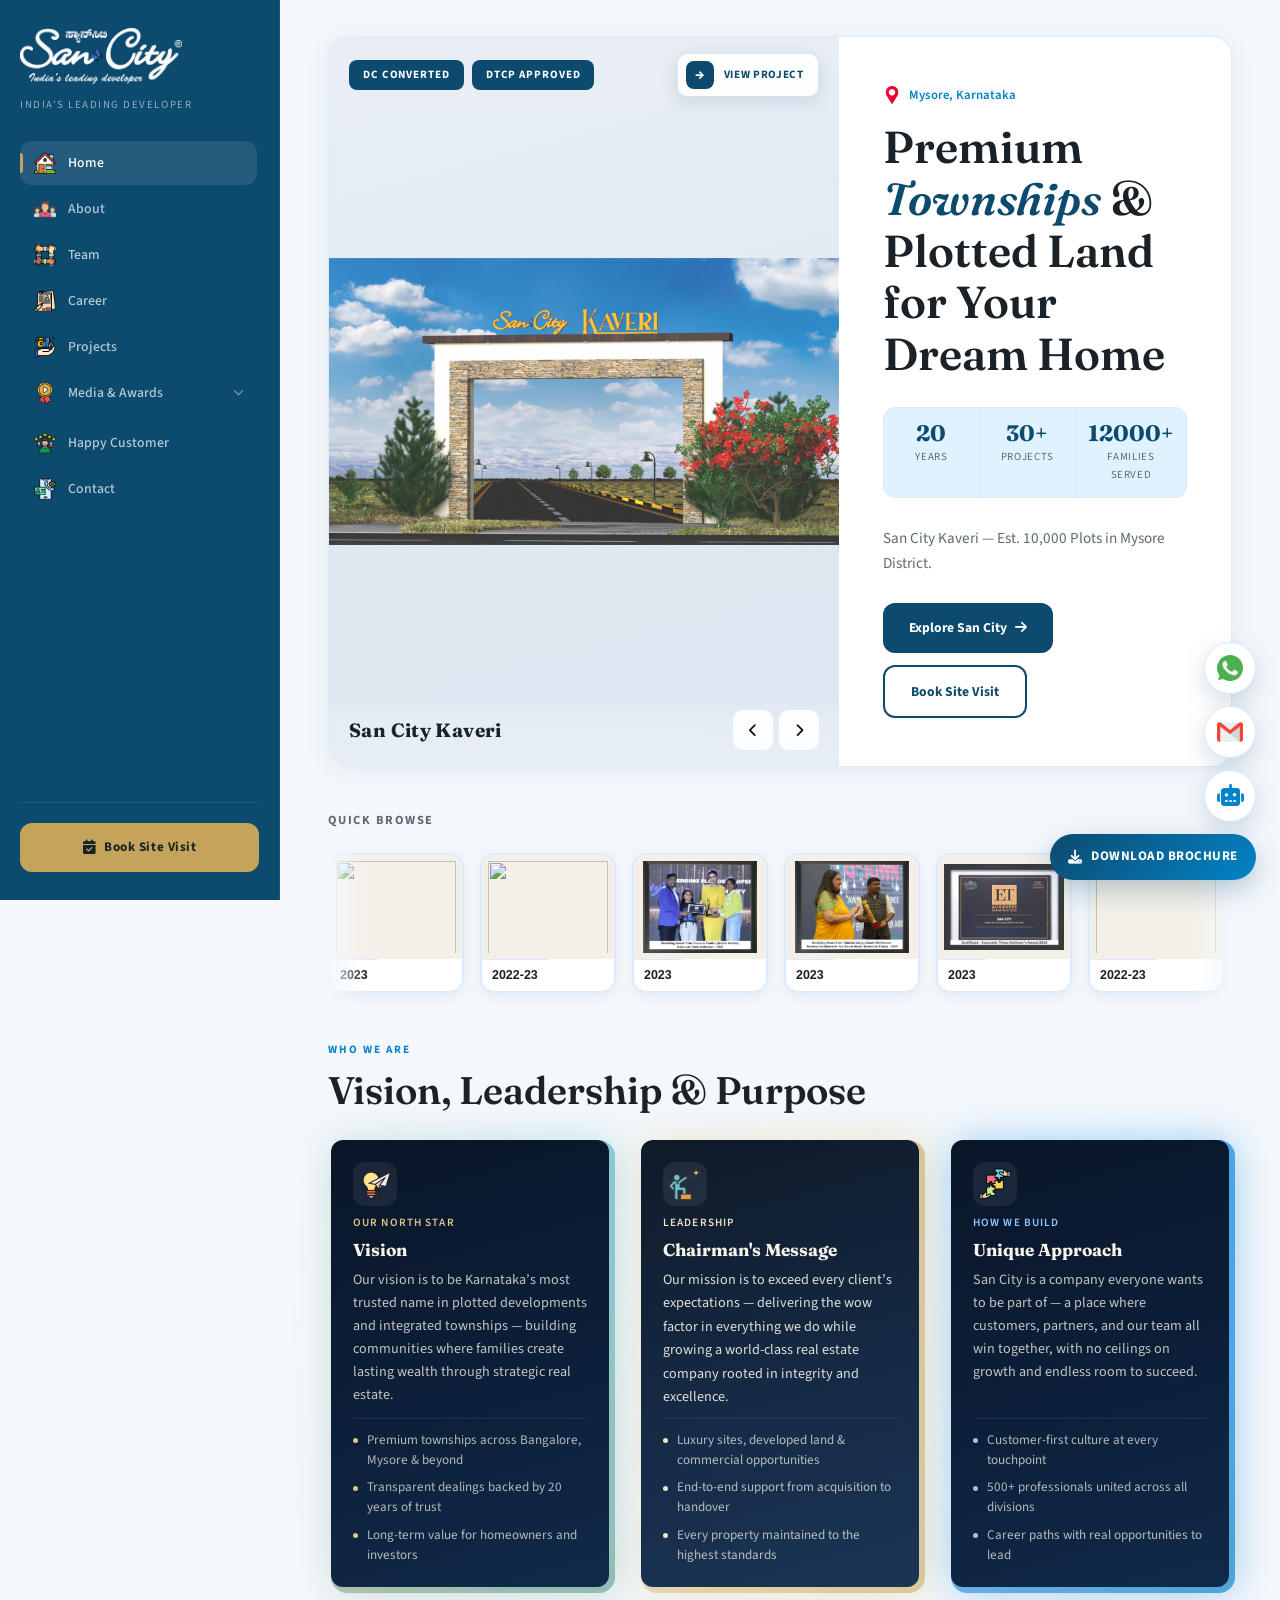
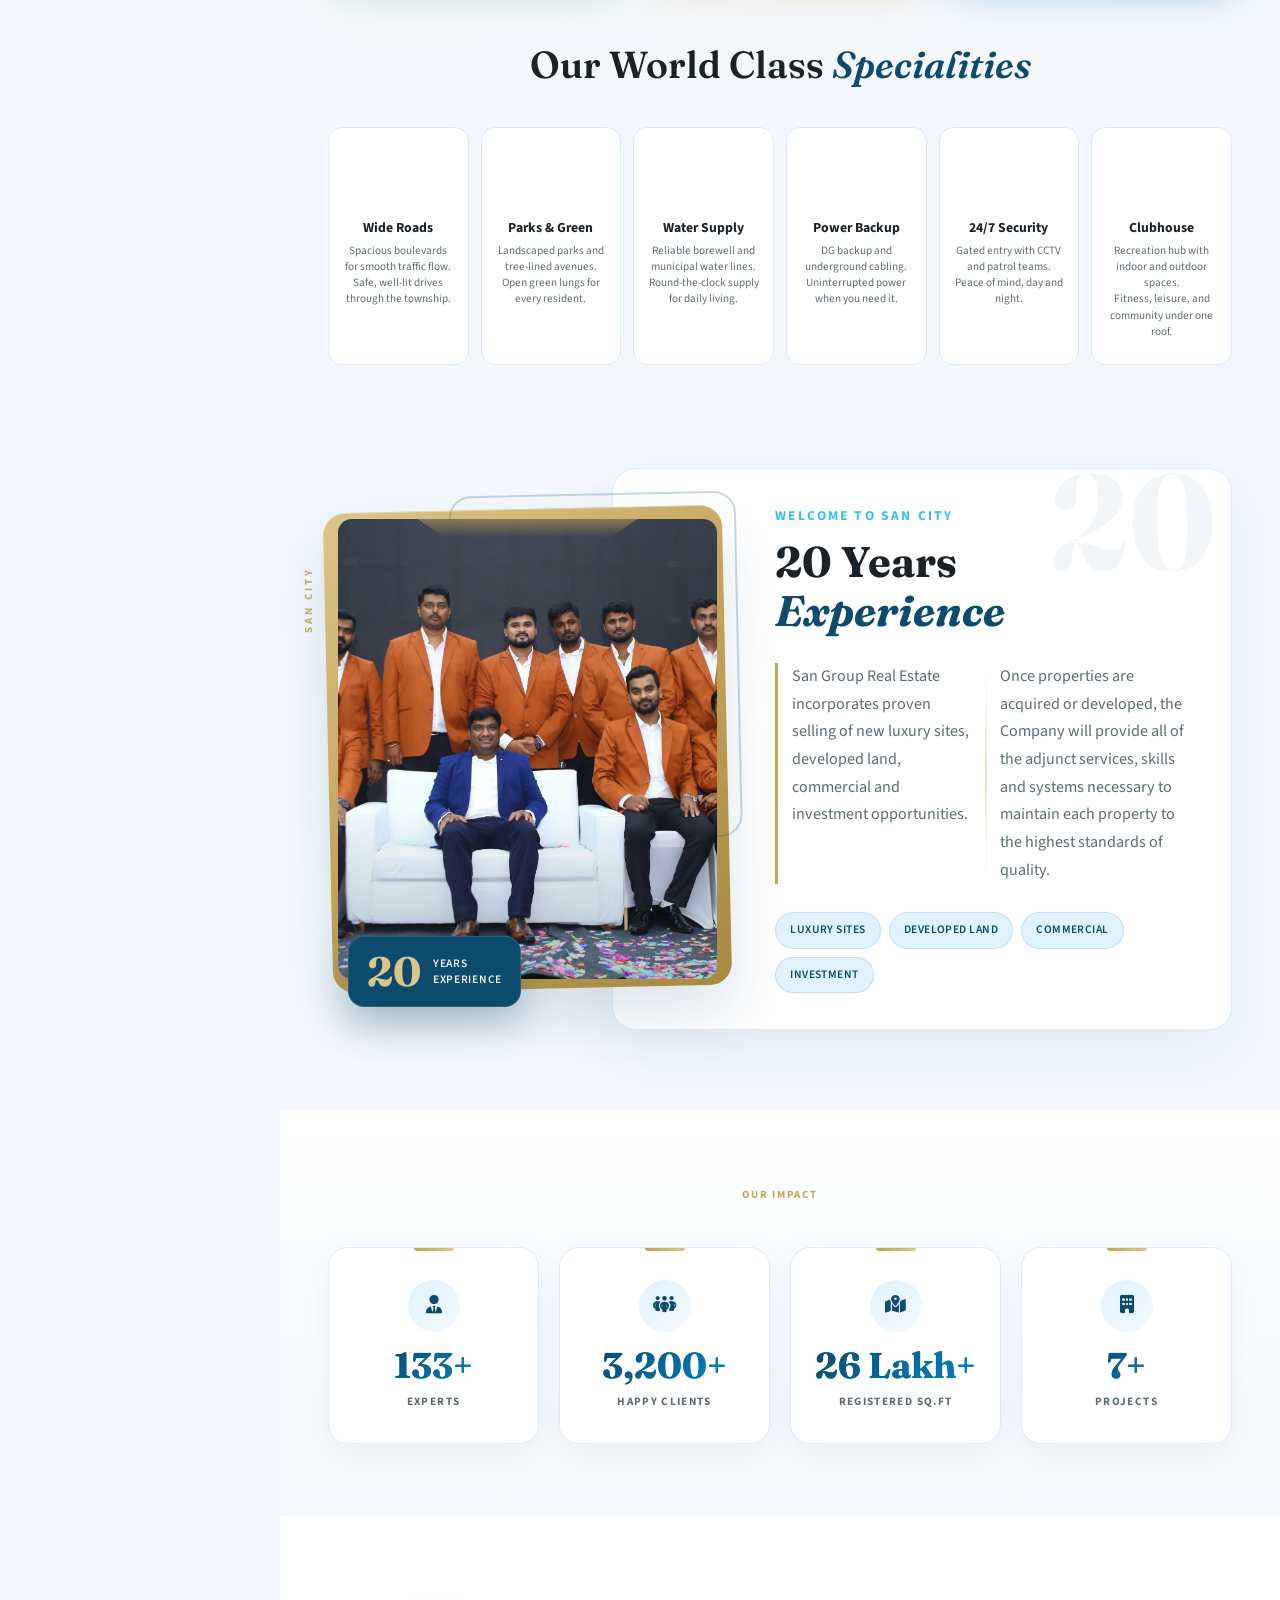
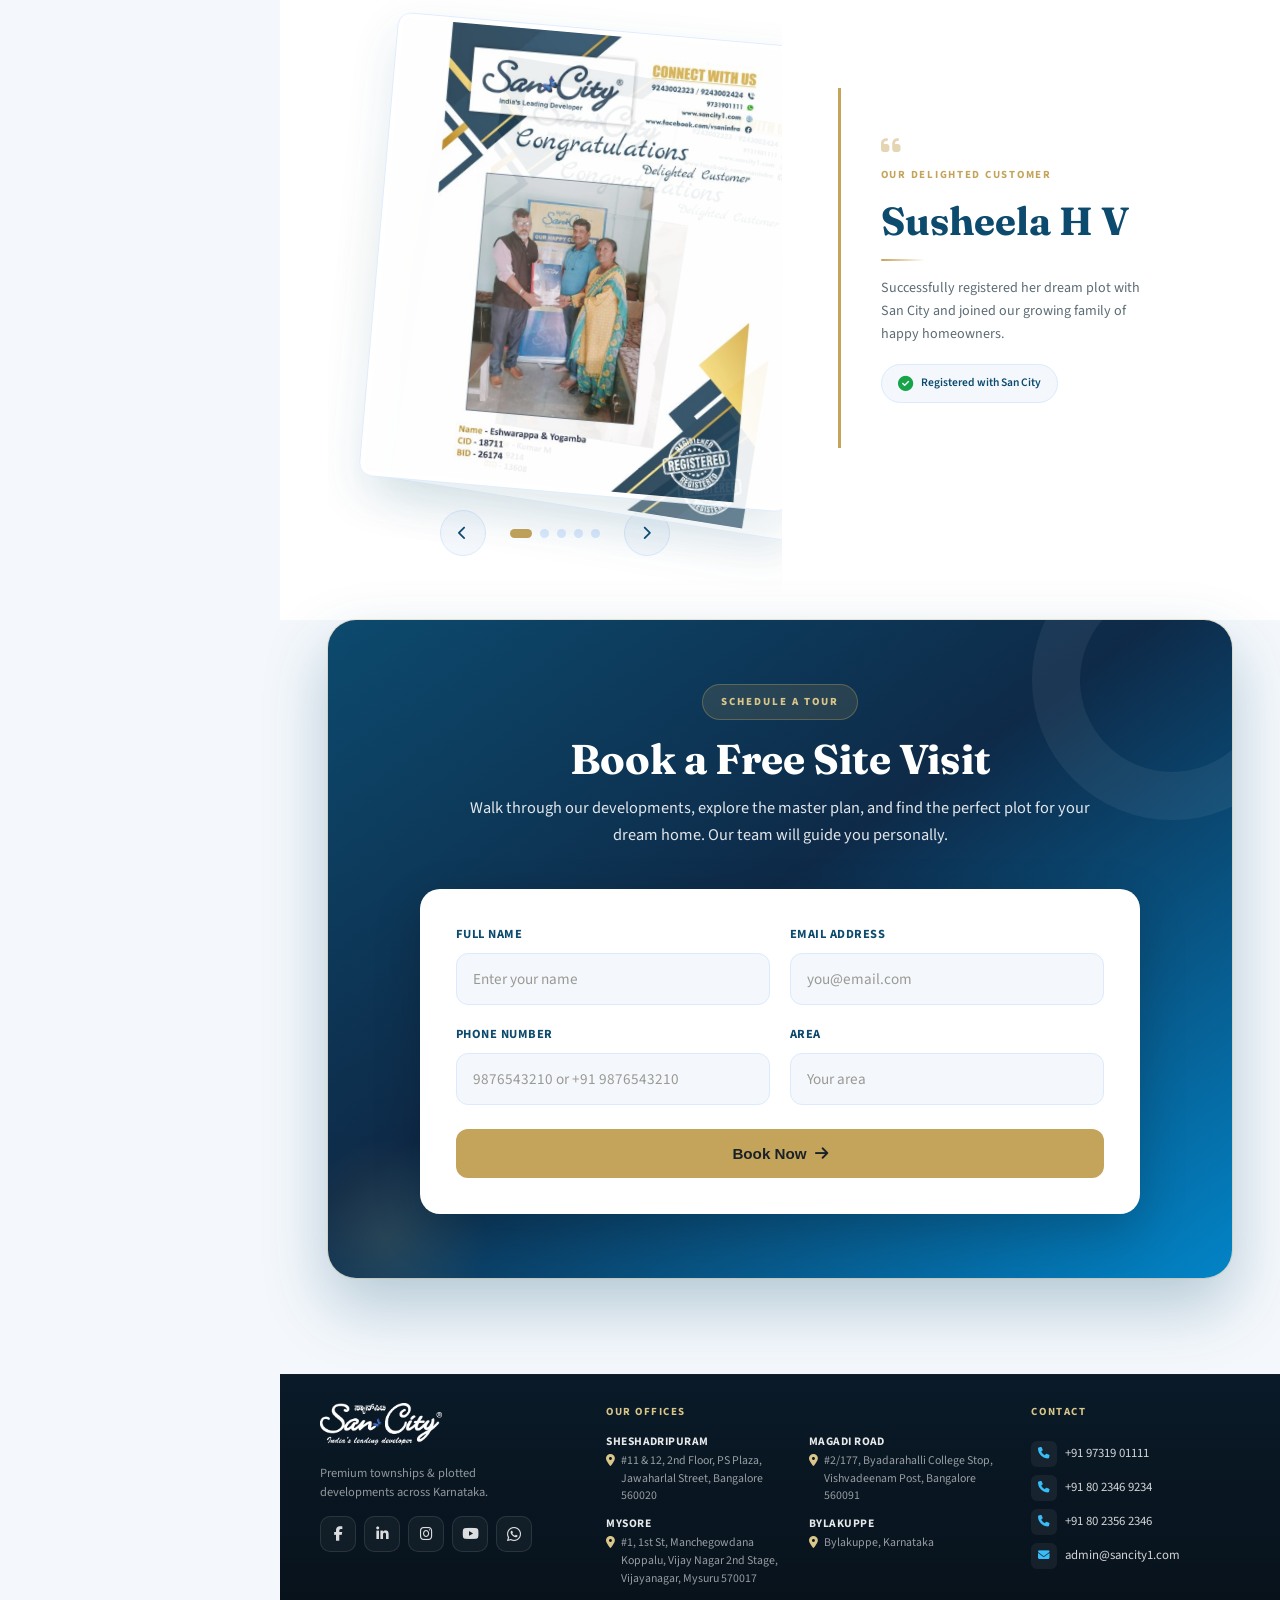
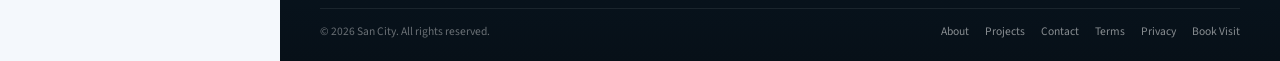
==== commit cdecf969: "08-07-26" ====
--- a/index.html
+++ b/index.html
@@ -3,8 +3,42 @@
 <head>
   <meta charset="UTF-8" />
   <meta name="viewport" content="width=device-width, initial-scale=1.0" />
-  <meta name="description" content="San City — Premium townships & plotted developments across India." />
-  <title>San City | Premium Real Estate Developer</title>
+  <meta name="description" content="San City — 20+ years, 30+ plotted developments in Bangalore, Mysore, Tumkur and across Karnataka. DC converted, DTCP approved premium townships. Book a free site visit." />
+  <title>San City | DTCP Approved Plots &amp; Townships in Karnataka</title>
+  <link rel="canonical" href="https://sancity1.com/" />
+  <meta name="robots" content="index, follow" />
+  <meta property="og:site_name" content="San City" />
+  <meta property="og:locale" content="en_IN" />
+  <meta property="og:title" content="San City | DTCP Approved Plots &amp; Townships in Karnataka" />
+  <meta property="og:description" content="20+ years, 30+ plotted developments in Bangalore, Mysore, Tumkur and across Karnataka. Book a free site visit." />
+  <meta property="og:url" content="https://sancity1.com/" />
+  <meta property="og:type" content="website" />
+  <meta property="og:image" content="https://sancity1.com/images/Sancity%20logo.jpg" />
+  <meta name="twitter:card" content="summary_large_image" />
+  <meta name="twitter:title" content="San City | DTCP Approved Plots &amp; Townships in Karnataka" />
+  <meta name="twitter:description" content="20+ years, 30+ plotted developments in Bangalore, Mysore, Tumkur and across Karnataka." />
+  <meta name="twitter:image" content="https://sancity1.com/images/Sancity%20logo.jpg" />
+  <script type="application/ld+json">
+  {
+    "@context": "https://schema.org",
+    "@type": "RealEstateAgent",
+    "name": "San City",
+    "url": "https://sancity1.com/",
+    "logo": "https://sancity1.com/images/Sancity%20logo.jpg",
+    "description": "Premium plotted developments and townships across Karnataka since 2004.",
+    "telephone": "+91-9731901111",
+    "email": "admin@sancity1.com",
+    "areaServed": { "@type": "State", "name": "Karnataka" },
+    "address": {
+      "@type": "PostalAddress",
+      "streetAddress": "#11 & 12, 2nd Floor, PS Plaza, Jawaharlal Street",
+      "addressLocality": "Bangalore",
+      "postalCode": "560020",
+      "addressRegion": "Karnataka",
+      "addressCountry": "IN"
+    }
+  }
+  </script>
   <link rel="icon" type="image/jpeg" href="images/Sancity logo.jpg" />
   <link rel="shortcut icon" type="image/jpeg" href="images/Sancity logo.jpg" />
   <link rel="apple-touch-icon" href="images/Sancity logo.jpg" />
